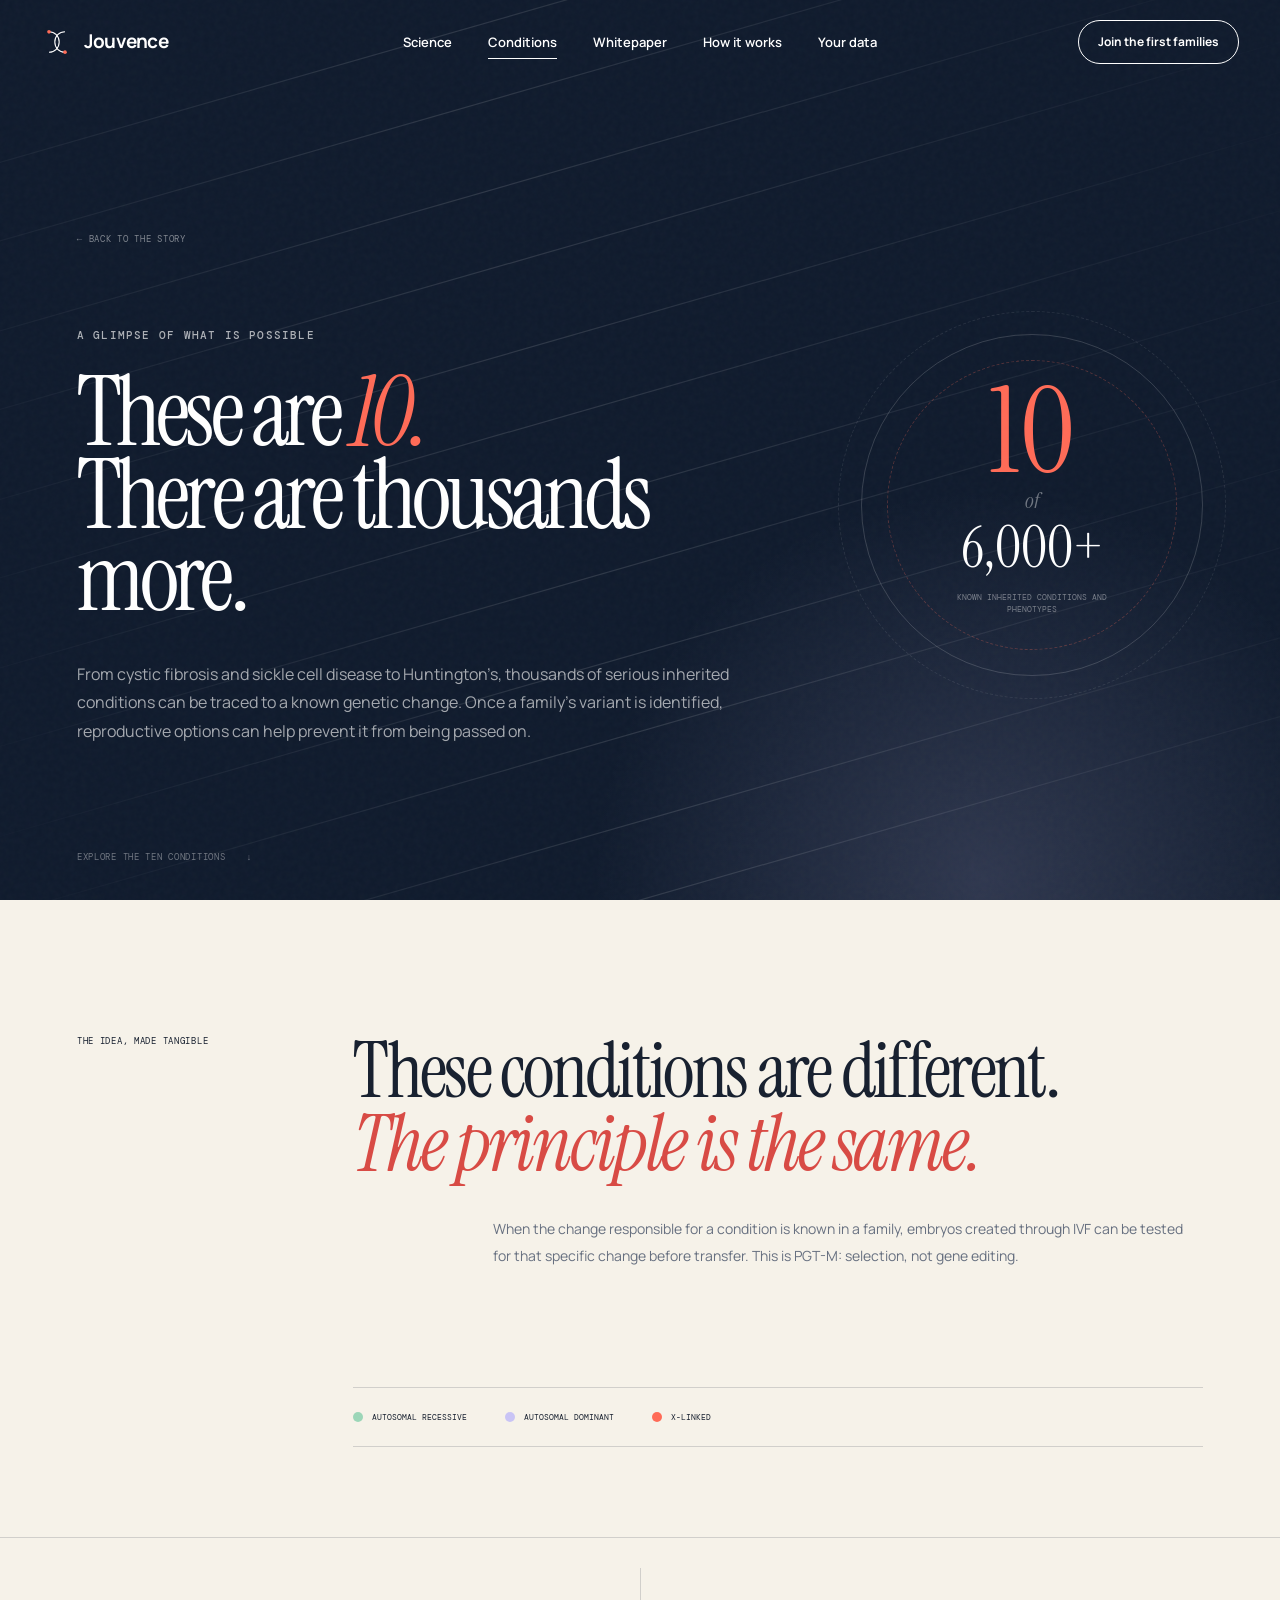
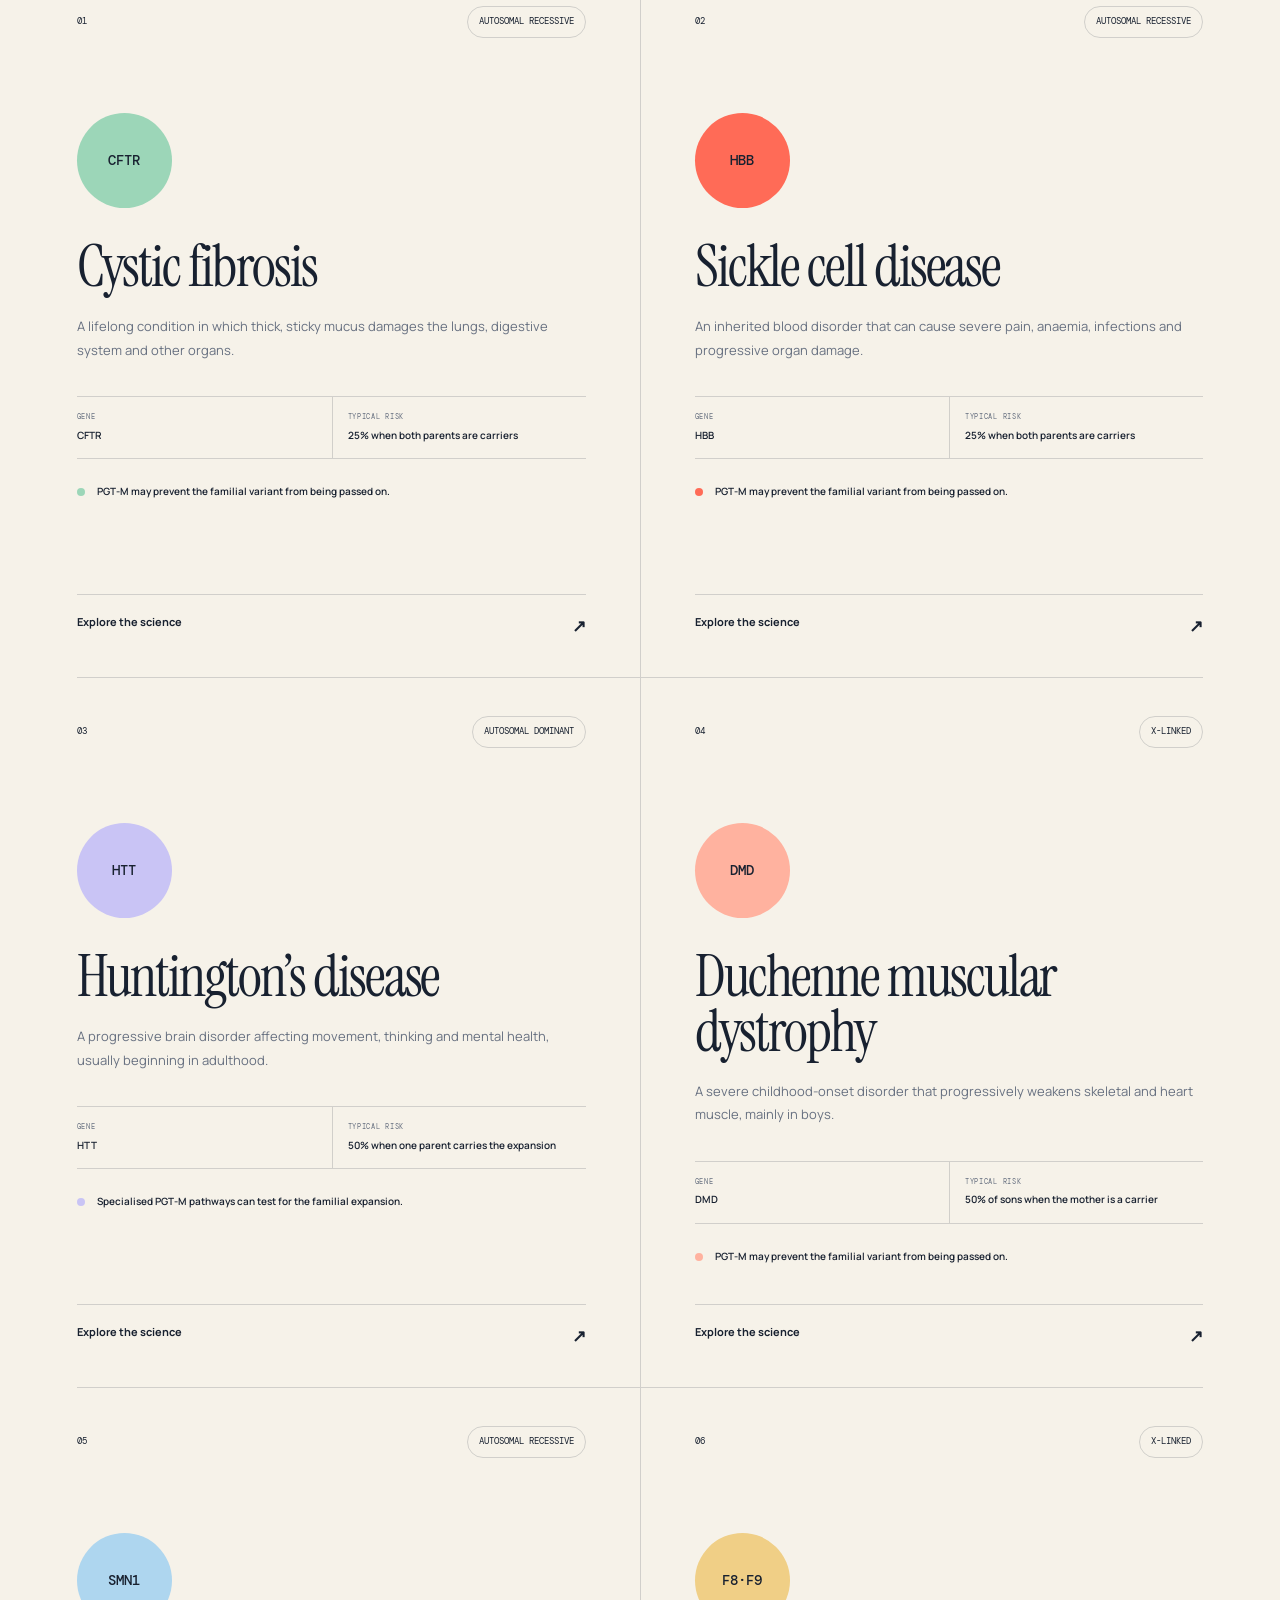
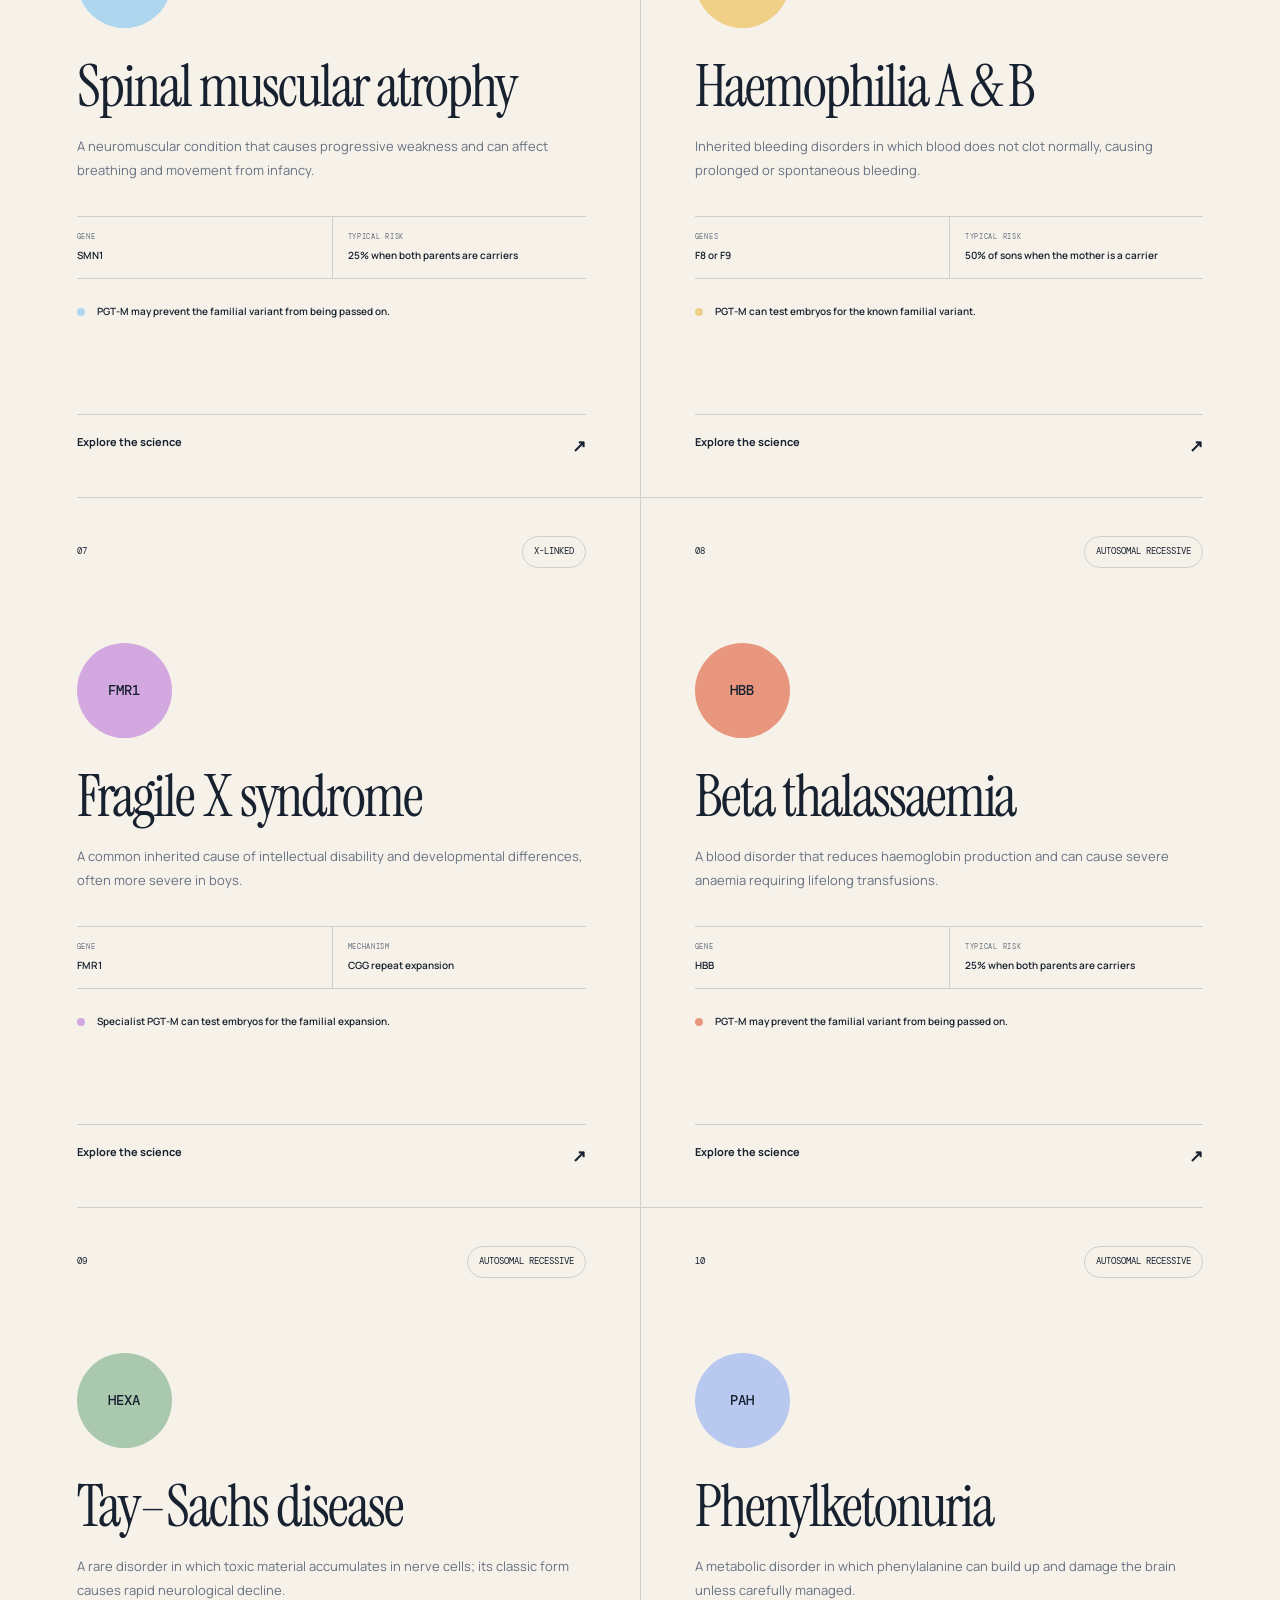
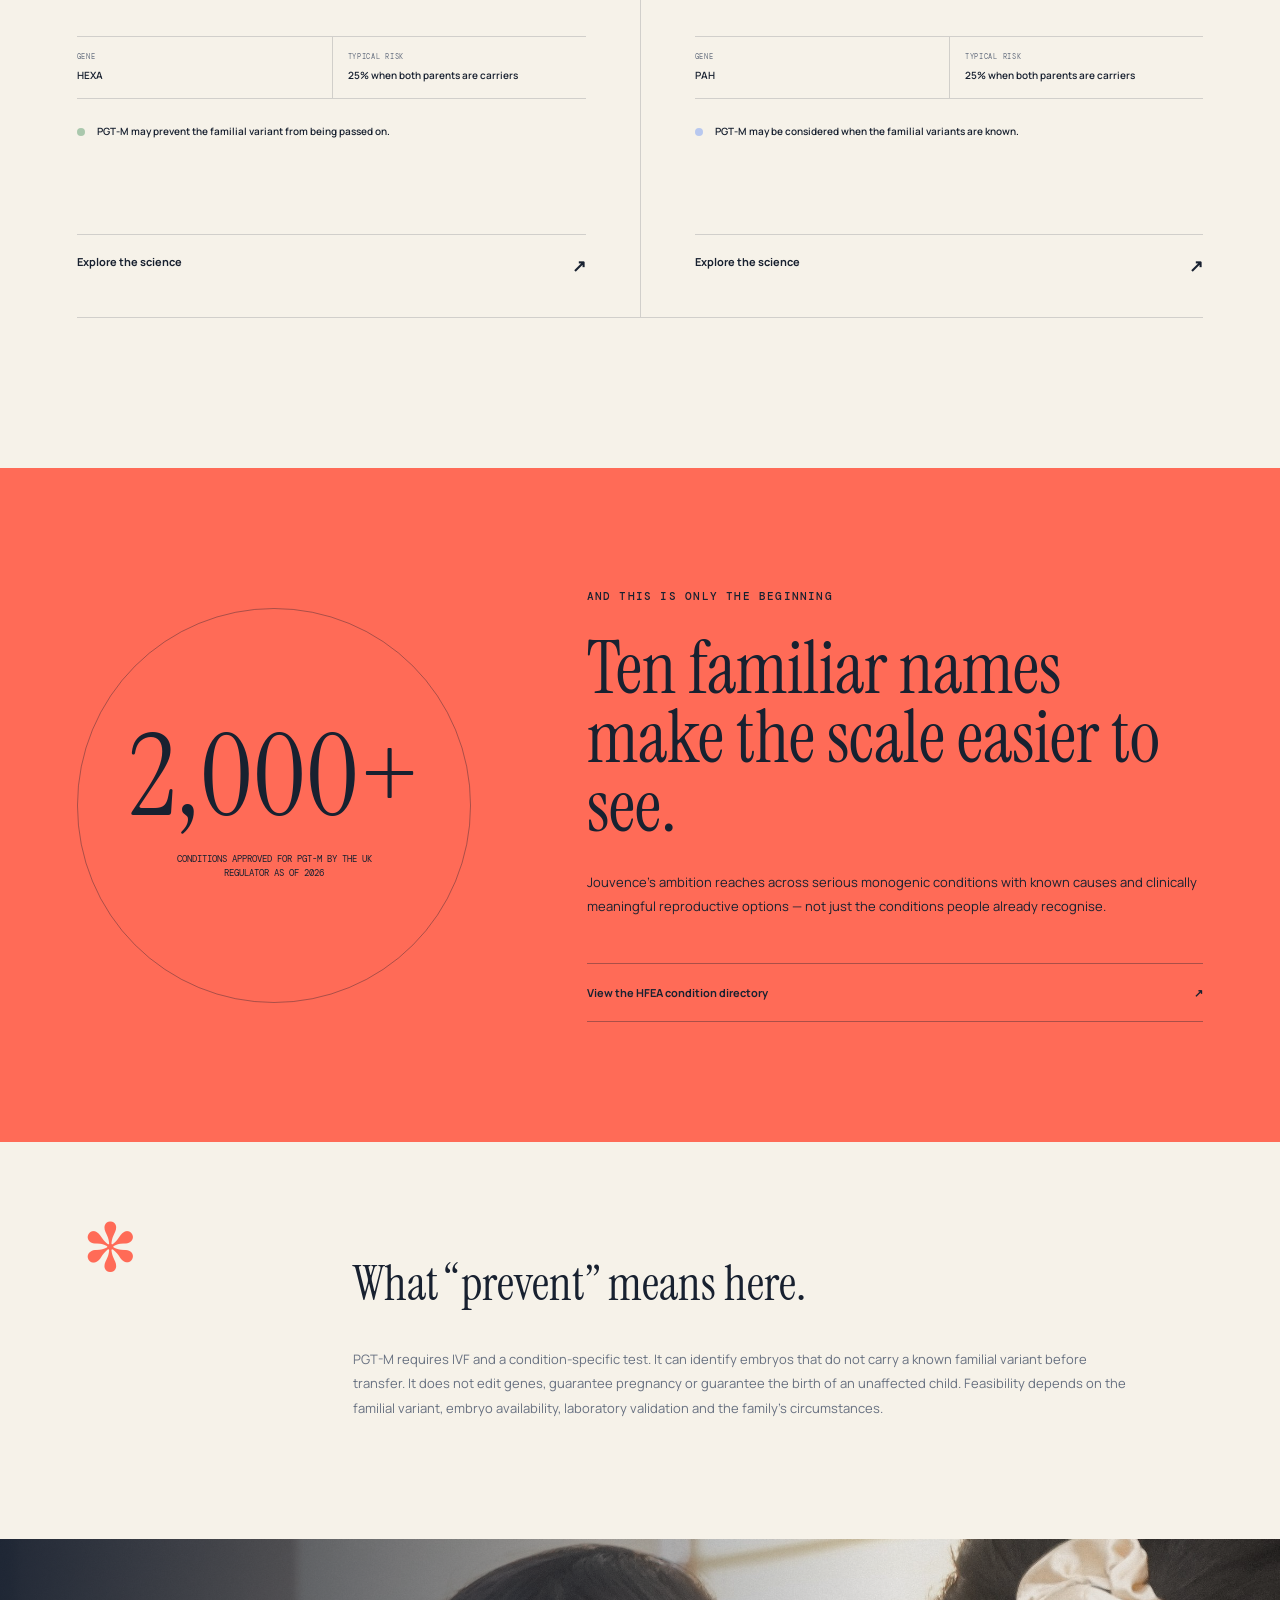
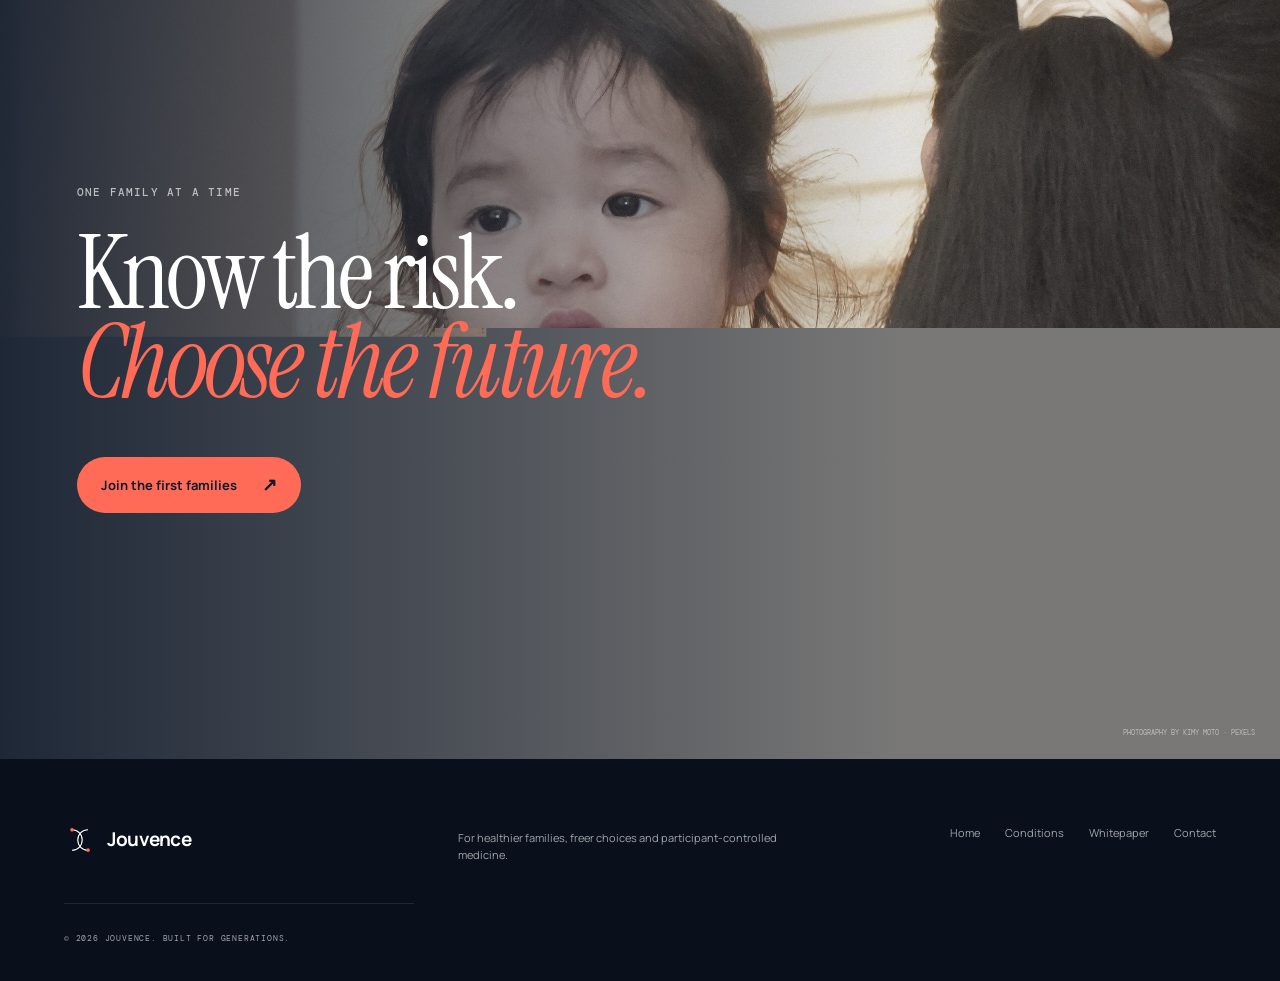
==== diseases.html @ 865bc257 "Link the Jouvence whitepaper" ====
<!doctype html>
<html lang="en">
  <head>
    <meta charset="UTF-8" />
    <meta name="viewport" content="width=device-width, initial-scale=1.0" />
    <meta
      name="description"
      content="Explore ten well-known inherited conditions whose transmission risk families may be able to reduce with genetic testing and reproductive options."
    />
    <title>10 of 6,000+ inherited conditions — Jouvence</title>
    <script>document.documentElement.classList.add("js");</script>
    <link rel="preconnect" href="https://fonts.googleapis.com" />
    <link rel="preconnect" href="https://fonts.gstatic.com" crossorigin />
    <link
      href="https://fonts.googleapis.com/css2?family=DM+Mono:wght@400;500&amp;family=Instrument+Serif:ital@0;1&amp;family=Manrope:wght@400;500;600;700&amp;display=swap"
      rel="stylesheet"
    />
    <link rel="stylesheet" href="styles.css" />
    <link rel="stylesheet" href="diseases.css" />
  </head>
  <body class="disease-page">
    <div class="page-grain" aria-hidden="true"></div>

    <header class="site-header conditions-header" data-header>
      <a class="brand" href="index.html" aria-label="Jouvence home">
        <svg viewBox="0 0 44 44" aria-hidden="true">
          <path d="M11 8c8 0 14 6 14 14s-6 14-14 14" />
          <path d="M33 8c-8 0-14 6-14 14s6 14 14 14" />
          <circle cx="11" cy="8" r="2.5" />
          <circle cx="33" cy="36" r="2.5" />
        </svg>
        <span>Jouvence</span>
      </a>
      <nav class="desktop-nav" aria-label="Main navigation">
        <a href="index.html#science">Science</a>
        <a class="nav-current" href="#conditions">Conditions</a>
        <a href="assets/whitepaper/jouvence-whitepaper.pdf" target="_blank" rel="noopener">Whitepaper</a>
        <a href="index.html#journey">How it works</a>
        <a href="index.html#control">Your data</a>
      </nav>
      <a class="header-cta" href="index.html#join">Join the first families</a>
      <button class="menu-button" type="button" aria-label="Open menu" aria-expanded="false" data-menu-button>
        <span></span><span></span>
      </button>
    </header>

    <nav class="mobile-nav" aria-label="Mobile navigation" aria-hidden="true" inert data-mobile-nav>
      <a href="index.html#science">Science</a>
      <a href="#conditions">Conditions</a>
      <a href="assets/whitepaper/jouvence-whitepaper.pdf" target="_blank" rel="noopener">Whitepaper</a>
      <a href="index.html#journey">How it works</a>
      <a href="index.html#control">Your data</a>
      <a href="index.html#join">Join the first families</a>
    </nav>

    <main id="conditions">
      <section class="conditions-hero section-dark">
        <div class="condition-strands" aria-hidden="true">
          <i></i><i></i><i></i><i></i><i></i><i></i><i></i><i></i><i></i><i></i><i></i><i></i>
        </div>
        <div class="conditions-hero-copy reveal">
          <a class="back-link" href="index.html#science">← Back to the story</a>
          <p class="eyebrow eyebrow-light">A glimpse of what is possible</p>
          <h1>These are <em>10.</em><br />There are thousands more.</h1>
          <p>
            From cystic fibrosis and sickle cell disease to Huntington’s, thousands of serious inherited
            conditions can be traced to a known genetic change. Once a family’s variant is identified,
            reproductive options can help prevent it from being passed on.
          </p>
        </div>
        <div class="conditions-number reveal reveal-delay">
          <span>10</span>
          <i>of</i>
          <strong>6,000+</strong>
          <small>known inherited conditions and phenotypes</small>
        </div>
        <a class="conditions-scroll" href="#directory">Explore the ten conditions <span>↓</span></a>
      </section>

      <section class="conditions-intro section-light">
        <div class="conditions-intro-label reveal">The idea, made tangible</div>
        <div class="conditions-intro-copy reveal">
          <h2>These conditions are different.<br /><em>The principle is the same.</em></h2>
          <p>
            When the change responsible for a condition is known in a family, embryos created through IVF
            can be tested for that specific change before transfer. This is PGT-M: selection, not gene editing.
          </p>
        </div>
        <div class="legend reveal" aria-label="Inheritance mode legend">
          <span><i class="legend-ar"></i> Autosomal recessive</span>
          <span><i class="legend-ad"></i> Autosomal dominant</span>
          <span><i class="legend-xl"></i> X-linked</span>
        </div>
      </section>

      <section class="disease-directory section-light" id="directory" aria-label="Ten inherited conditions">
        <article class="disease-card reveal" style="--accent:#9cd6b8">
          <div class="disease-card-top"><span>01</span><span class="inheritance-tag tag-ar">Autosomal recessive</span></div>
          <div class="gene-mark">CFTR</div>
          <h2>Cystic fibrosis</h2>
          <p>A lifelong condition in which thick, sticky mucus damages the lungs, digestive system and other organs.</p>
          <dl><div><dt>Gene</dt><dd>CFTR</dd></div><div><dt>Typical risk</dt><dd>25% when both parents are carriers</dd></div></dl>
          <div class="card-outcome"><i></i><span>PGT-M may prevent the familial variant from being passed on.</span></div>
          <a href="https://medlineplus.gov/genetics/condition/cystic-fibrosis/" target="_blank" rel="noreferrer">Explore the science <span>↗</span></a>
        </article>

        <article class="disease-card reveal reveal-delay-short" style="--accent:#ff6b57">
          <div class="disease-card-top"><span>02</span><span class="inheritance-tag tag-ar">Autosomal recessive</span></div>
          <div class="gene-mark">HBB</div>
          <h2>Sickle cell disease</h2>
          <p>An inherited blood disorder that can cause severe pain, anaemia, infections and progressive organ damage.</p>
          <dl><div><dt>Gene</dt><dd>HBB</dd></div><div><dt>Typical risk</dt><dd>25% when both parents are carriers</dd></div></dl>
          <div class="card-outcome"><i></i><span>PGT-M may prevent the familial variant from being passed on.</span></div>
          <a href="https://medlineplus.gov/genetics/condition/sickle-cell-disease/" target="_blank" rel="noreferrer">Explore the science <span>↗</span></a>
        </article>

        <article class="disease-card reveal" style="--accent:#c9c4f5">
          <div class="disease-card-top"><span>03</span><span class="inheritance-tag tag-ad">Autosomal dominant</span></div>
          <div class="gene-mark">HTT</div>
          <h2>Huntington’s disease</h2>
          <p>A progressive brain disorder affecting movement, thinking and mental health, usually beginning in adulthood.</p>
          <dl><div><dt>Gene</dt><dd>HTT</dd></div><div><dt>Typical risk</dt><dd>50% when one parent carries the expansion</dd></div></dl>
          <div class="card-outcome"><i></i><span>Specialised PGT-M pathways can test for the familial expansion.</span></div>
          <a href="https://medlineplus.gov/genetics/condition/huntingtons-disease/" target="_blank" rel="noreferrer">Explore the science <span>↗</span></a>
        </article>

        <article class="disease-card reveal reveal-delay-short" style="--accent:#ffb29f">
          <div class="disease-card-top"><span>04</span><span class="inheritance-tag tag-xl">X-linked</span></div>
          <div class="gene-mark">DMD</div>
          <h2>Duchenne muscular dystrophy</h2>
          <p>A severe childhood-onset disorder that progressively weakens skeletal and heart muscle, mainly in boys.</p>
          <dl><div><dt>Gene</dt><dd>DMD</dd></div><div><dt>Typical risk</dt><dd>50% of sons when the mother is a carrier</dd></div></dl>
          <div class="card-outcome"><i></i><span>PGT-M may prevent the familial variant from being passed on.</span></div>
          <a href="https://medlineplus.gov/genetics/condition/duchenne-and-becker-muscular-dystrophy/" target="_blank" rel="noreferrer">Explore the science <span>↗</span></a>
        </article>

        <article class="disease-card reveal" style="--accent:#aed6ef">
          <div class="disease-card-top"><span>05</span><span class="inheritance-tag tag-ar">Autosomal recessive</span></div>
          <div class="gene-mark">SMN1</div>
          <h2>Spinal muscular atrophy</h2>
          <p>A neuromuscular condition that causes progressive weakness and can affect breathing and movement from infancy.</p>
          <dl><div><dt>Gene</dt><dd>SMN1</dd></div><div><dt>Typical risk</dt><dd>25% when both parents are carriers</dd></div></dl>
          <div class="card-outcome"><i></i><span>PGT-M may prevent the familial variant from being passed on.</span></div>
          <a href="https://medlineplus.gov/genetics/condition/spinal-muscular-atrophy/" target="_blank" rel="noreferrer">Explore the science <span>↗</span></a>
        </article>

        <article class="disease-card reveal reveal-delay-short" style="--accent:#f0cf86">
          <div class="disease-card-top"><span>06</span><span class="inheritance-tag tag-xl">X-linked</span></div>
          <div class="gene-mark">F8·F9</div>
          <h2>Haemophilia A &amp; B</h2>
          <p>Inherited bleeding disorders in which blood does not clot normally, causing prolonged or spontaneous bleeding.</p>
          <dl><div><dt>Genes</dt><dd>F8 or F9</dd></div><div><dt>Typical risk</dt><dd>50% of sons when the mother is a carrier</dd></div></dl>
          <div class="card-outcome"><i></i><span>PGT-M can test embryos for the known familial variant.</span></div>
          <a href="https://medlineplus.gov/genetics/condition/hemophilia/" target="_blank" rel="noreferrer">Explore the science <span>↗</span></a>
        </article>

        <article class="disease-card reveal" style="--accent:#d3a8e0">
          <div class="disease-card-top"><span>07</span><span class="inheritance-tag tag-xl">X-linked</span></div>
          <div class="gene-mark">FMR1</div>
          <h2>Fragile X syndrome</h2>
          <p>A common inherited cause of intellectual disability and developmental differences, often more severe in boys.</p>
          <dl><div><dt>Gene</dt><dd>FMR1</dd></div><div><dt>Mechanism</dt><dd>CGG repeat expansion</dd></div></dl>
          <div class="card-outcome"><i></i><span>Specialist PGT-M can test embryos for the familial expansion.</span></div>
          <a href="https://medlineplus.gov/genetics/condition/fragile-x-syndrome/" target="_blank" rel="noreferrer">Explore the science <span>↗</span></a>
        </article>

        <article class="disease-card reveal reveal-delay-short" style="--accent:#e8977e">
          <div class="disease-card-top"><span>08</span><span class="inheritance-tag tag-ar">Autosomal recessive</span></div>
          <div class="gene-mark">HBB</div>
          <h2>Beta thalassaemia</h2>
          <p>A blood disorder that reduces haemoglobin production and can cause severe anaemia requiring lifelong transfusions.</p>
          <dl><div><dt>Gene</dt><dd>HBB</dd></div><div><dt>Typical risk</dt><dd>25% when both parents are carriers</dd></div></dl>
          <div class="card-outcome"><i></i><span>PGT-M may prevent the familial variant from being passed on.</span></div>
          <a href="https://medlineplus.gov/genetics/condition/beta-thalassemia/" target="_blank" rel="noreferrer">Explore the science <span>↗</span></a>
        </article>

        <article class="disease-card reveal" style="--accent:#aac8ad">
          <div class="disease-card-top"><span>09</span><span class="inheritance-tag tag-ar">Autosomal recessive</span></div>
          <div class="gene-mark">HEXA</div>
          <h2>Tay–Sachs disease</h2>
          <p>A rare disorder in which toxic material accumulates in nerve cells; its classic form causes rapid neurological decline.</p>
          <dl><div><dt>Gene</dt><dd>HEXA</dd></div><div><dt>Typical risk</dt><dd>25% when both parents are carriers</dd></div></dl>
          <div class="card-outcome"><i></i><span>PGT-M may prevent the familial variant from being passed on.</span></div>
          <a href="https://medlineplus.gov/genetics/condition/tay-sachs-disease/" target="_blank" rel="noreferrer">Explore the science <span>↗</span></a>
        </article>

        <article class="disease-card reveal reveal-delay-short" style="--accent:#b8c8ef">
          <div class="disease-card-top"><span>10</span><span class="inheritance-tag tag-ar">Autosomal recessive</span></div>
          <div class="gene-mark">PAH</div>
          <h2>Phenylketonuria</h2>
          <p>A metabolic disorder in which phenylalanine can build up and damage the brain unless carefully managed.</p>
          <dl><div><dt>Gene</dt><dd>PAH</dd></div><div><dt>Typical risk</dt><dd>25% when both parents are carriers</dd></div></dl>
          <div class="card-outcome"><i></i><span>PGT-M may be considered when the familial variants are known.</span></div>
          <a href="https://medlineplus.gov/genetics/condition/phenylketonuria/" target="_blank" rel="noreferrer">Explore the science <span>↗</span></a>
        </article>
      </section>

      <section class="conditions-perspective section-coral">
        <div class="perspective-number reveal"><strong>2,000+</strong><span>conditions approved for PGT-M by the UK regulator as of 2026</span></div>
        <div class="perspective-copy reveal">
          <p class="eyebrow">And this is only the beginning</p>
          <h2>Ten familiar names make the scale easier to see.</h2>
          <p>
            Jouvence’s ambition reaches across serious monogenic conditions with known causes and clinically
            meaningful reproductive options — not just the conditions people already recognise.
          </p>
          <a href="https://www.hfea.gov.uk/treatments/embryo-testing-and-treatments-for-disease/approved-pgt-m-and-ptt-conditions" target="_blank" rel="noreferrer">View the HFEA condition directory <span>↗</span></a>
        </div>
      </section>

      <section class="conditions-note section-light">
        <div class="note-symbol" aria-hidden="true">*</div>
        <div>
          <h2>What “prevent” means here.</h2>
          <p>
            PGT-M requires IVF and a condition-specific test. It can identify embryos that do not carry a
            known familial variant before transfer. It does not edit genes, guarantee pregnancy or guarantee
            the birth of an unaffected child. Feasibility depends on the familial variant, embryo availability,
            laboratory validation and the family’s circumstances.
          </p>
        </div>
      </section>

      <section class="conditions-closing">
        <img src="assets/photos/parent-child-closing.jpg" alt="A parent holding a young child in soft light at home." width="2400" height="3600" loading="lazy" decoding="async" />
        <div class="conditions-closing-overlay"></div>
        <div class="conditions-closing-copy reveal">
          <p class="eyebrow eyebrow-light">One family at a time</p>
          <h2>Know the risk.<br /><em>Choose the future.</em></h2>
          <a class="button button-primary" href="index.html#join">Join the first families <span>↗</span></a>
        </div>
        <small>Photography by Kimy Moto · Pexels</small>
      </section>
    </main>

    <footer class="site-footer">
      <a class="brand footer-brand" href="index.html">
        <svg viewBox="0 0 44 44" aria-hidden="true"><path d="M11 8c8 0 14 6 14 14s-6 14-14 14" /><path d="M33 8c-8 0-14 6-14 14s6 14 14 14" /><circle cx="11" cy="8" r="2.5" /><circle cx="33" cy="36" r="2.5" /></svg>
        <span>Jouvence</span>
      </a>
      <p>For healthier families, freer choices and participant-controlled medicine.</p>
      <div class="footer-links"><a href="index.html">Home</a><a href="#conditions">Conditions</a><a href="assets/whitepaper/jouvence-whitepaper.pdf" target="_blank" rel="noopener">Whitepaper</a><a href="mailto:jkobject@gmail.com">Contact</a></div>
      <p class="copyright">© <span data-year></span> Jouvence. Built for generations.</p>
    </footer>
    <script src="script.js"></script>
  </body>
</html>
---- styles.css ----
:root {
  --midnight: #101b2d;
  --midnight-soft: #18263a;
  --ivory: #f6f2e9;
  --paper: #fffdf8;
  --coral: #ff6b57;
  --coral-deep: #d84b45;
  --green: #9cd6b8;
  --green-deep: #346f61;
  --lilac: #c9c4f5;
  --ink: #182130;
  --muted: #677080;
  --line: rgba(16, 27, 45, 0.16);
  --serif: "Instrument Serif", Georgia, serif;
  --sans: "Manrope", Arial, sans-serif;
  --mono: "DM Mono", monospace;
}

* { box-sizing: border-box; }
html { scroll-behavior: smooth; }
body {
  margin: 0;
  background: var(--ivory);
  color: var(--ink);
  font-family: var(--sans);
  font-size: 16px;
  line-height: 1.55;
  overflow-x: hidden;
}
a { color: inherit; text-decoration: none; }
button { font: inherit; }
a:focus-visible, button:focus-visible { outline: 3px solid var(--coral); outline-offset: 4px; }
.page-grain {
  position: fixed;
  inset: 0;
  z-index: 99;
  opacity: 0.035;
  pointer-events: none;
  background-image: url("data:image/svg+xml,%3Csvg viewBox='0 0 180 180' xmlns='http://www.w3.org/2000/svg'%3E%3Cfilter id='n'%3E%3CfeTurbulence type='fractalNoise' baseFrequency='.9' numOctaves='4' stitchTiles='stitch'/%3E%3C/filter%3E%3Crect width='100%25' height='100%25' filter='url(%23n)' opacity='.8'/%3E%3C/svg%3E");
}

.site-header {
  position: fixed;
  top: 0;
  left: 0;
  right: 0;
  z-index: 50;
  height: 84px;
  display: grid;
  grid-template-columns: 1fr auto 1fr;
  align-items: center;
  padding: 0 3.2vw;
  color: #fff;
  transition: background 0.35s, color 0.35s, height 0.35s, box-shadow 0.35s;
}
.site-header.is-scrolled {
  height: 70px;
  color: var(--ink);
  background: rgba(246, 242, 233, 0.9);
  box-shadow: 0 1px 0 rgba(16, 27, 45, 0.08);
  backdrop-filter: blur(18px);
}
.site-header.menu-open { color: var(--ink); background: var(--ivory); }
.brand { display: inline-flex; align-items: center; gap: 11px; width: max-content; font-weight: 700; font-size: 19px; letter-spacing: -0.04em; }
.brand svg { width: 32px; height: 32px; fill: none; stroke: currentColor; stroke-width: 1.5; }
.brand svg circle { fill: var(--coral); stroke: none; }
.desktop-nav { display: flex; gap: 36px; font-size: 13px; font-weight: 600; }
.desktop-nav a { position: relative; }
.desktop-nav a::after { content: ""; position: absolute; left: 0; right: 100%; bottom: -7px; height: 1px; background: currentColor; transition: right 0.25s; }
.desktop-nav a:hover::after { right: 0; }
.header-cta { justify-self: end; padding: 12px 19px; border: 1px solid currentColor; border-radius: 999px; font-size: 12px; font-weight: 700; transition: background .25s, color .25s; }
.header-cta:hover { background: var(--coral); border-color: var(--coral); color: #fff; }
.menu-button, .mobile-nav { display: none; }

.section-dark { background: var(--midnight); color: white; }
.section-light { background: var(--ivory); }
.section-coral { background: var(--coral); }
.section-lilac { background: var(--lilac); }
.section-green { background: var(--green); }
.eyebrow { margin: 0 0 28px; font-family: var(--mono); font-size: 11px; text-transform: uppercase; letter-spacing: .11em; font-weight: 500; }
.eyebrow-light { color: rgba(255,255,255,.66); }
.eyebrow-dot { display: inline-block; width: 7px; height: 7px; margin-right: 10px; border-radius: 50%; background: var(--coral); box-shadow: 0 0 0 5px rgba(255,107,87,.15); }
.button { display: inline-flex; justify-content: center; align-items: center; gap: 25px; min-height: 56px; padding: 0 24px; border-radius: 999px; font-size: 13px; font-weight: 700; transition: transform .25s, background .25s; }
.button:hover { transform: translateY(-2px); }
.button-primary { color: var(--midnight); background: var(--coral); }
.button-primary:hover { background: #ff836f; }
.button span { font-size: 18px; }
.text-link { display: inline-flex; gap: 24px; align-items: center; font-size: 13px; font-weight: 600; }
.text-link span { font-size: 18px; transition: transform .25s; }
.text-link:hover span { transform: translateY(4px); }
.text-link-light { color: rgba(255,255,255,.74); }

.hero { position: relative; min-height: 920px; height: 100svh; padding: 150px 5vw 68px; display: grid; grid-template-columns: minmax(460px, .96fr) minmax(510px, 1.04fr); align-items: center; overflow: hidden; }
.hero::after { content: ""; position: absolute; inset: 0; background: linear-gradient(90deg, rgba(16,27,45,.18), transparent 48%); pointer-events: none; }
.hero-copy { position: relative; z-index: 4; max-width: 760px; }
.hero h1 { margin: 0; font-family: var(--serif); font-size: clamp(64px, 6.25vw, 112px); line-height: .88; letter-spacing: -.052em; font-weight: 400; }
.hero h1 em { margin-inline: .045em; color: var(--coral); font-weight: 400; }
.hero-intro { max-width: 600px; margin: 34px 0 36px; color: rgba(255,255,255,.68); font-size: clamp(17px, 1.25vw, 21px); line-height: 1.6; }
.hero-actions { display: flex; align-items: center; gap: 38px; }
.hero-glow { position: absolute; border-radius: 50%; filter: blur(2px); opacity: .5; }
.hero-glow-one { width: 760px; height: 760px; right: -230px; top: 70px; background: radial-gradient(circle, rgba(156,214,184,.14), transparent 68%); }
.hero-glow-two { width: 480px; height: 480px; left: 28%; bottom: -270px; background: radial-gradient(circle, rgba(201,196,245,.12), transparent 70%); }
.genome-stage { position: relative; z-index: 3; justify-self: center; width: min(100%, 720px); aspect-ratio: 1; }
.genome-orbit { width: 100%; height: 100%; overflow: visible; }
.orbit-lines { stroke: rgba(255,255,255,.095); stroke-width: 1; stroke-dasharray: 3 9; }
.sequence { fill: none; stroke: rgba(255,255,255,.42); stroke-width: 1.8; }
.sequence-rungs { stroke: rgba(255,255,255,.28); }
.genome-nodes .node { fill: white; opacity: .75; }
.genome-nodes .node-green { fill: var(--green); }
.genome-nodes .node-coral { fill: var(--coral); }
.genome-nodes .node-lilac { fill: var(--lilac); }
.parent-orb { filter: drop-shadow(0 15px 20px rgba(0,0,0,.22)); }
.center-signal { fill: none; stroke: var(--coral); stroke-width: 1.2; }
.center-signal circle:first-child { stroke-dasharray: 4 7; animation: spin 18s linear infinite; transform-origin: center; }
.center-signal circle:nth-child(2) { fill: var(--coral); stroke: none; opacity: .9; animation: signal 2.8s ease-in-out infinite; transform-origin: center; }
.center-signal path { stroke: rgba(255,107,87,.35); }
.pulse { animation: pulse 2.8s ease-in-out infinite; transform-origin: 357px 395px; }
.parent-orb-one { animation: floatOne 7s ease-in-out infinite; }
.parent-orb-two { animation: floatTwo 8s ease-in-out infinite; }
.genome-label { position: absolute; z-index: 2; padding: 8px 12px; color: rgba(255,255,255,.62); border: 1px solid rgba(255,255,255,.12); background: rgba(255,255,255,.04); border-radius: 99px; font-family: var(--mono); font-size: 9px; letter-spacing: .08em; text-transform: uppercase; backdrop-filter: blur(8px); }
.label-one { left: 2%; top: 45%; }
.label-two { right: 1%; top: 43%; }
.label-match { right: 10%; bottom: 17%; color: white; }
.label-match span { display: inline-block; width: 6px; height: 6px; margin-right: 6px; background: var(--coral); border-radius: 50%; }
.genome-caption { position: absolute; left: 50%; bottom: 6%; transform: translateX(-50%); margin: 0; color: rgba(255,255,255,.45); font-family: var(--serif); font-size: 20px; font-style: italic; white-space: nowrap; }
.hero-footnote { position: absolute; z-index: 4; left: 5vw; right: 5vw; bottom: 28px; display: flex; justify-content: space-between; color: rgba(255,255,255,.38); font-family: var(--mono); font-size: 9px; text-transform: uppercase; letter-spacing: .1em; }

.manifesto { padding: 140px 6vw 155px; display: grid; grid-template-columns: .45fr 2.1fr 1fr; gap: 6vw; }
.manifesto-index { font-family: var(--mono); font-size: 10px; text-transform: uppercase; letter-spacing: .1em; }
.manifesto-copy p { margin: 0 0 45px; font-family: var(--serif); font-size: clamp(43px, 4.5vw, 78px); line-height: 1.02; letter-spacing: -.035em; }
.manifesto-copy .manifesto-emphasis { color: var(--coral-deep); }
.manifesto-copy em { font-weight: 400; }
.manifesto-aside { align-self: end; padding-bottom: 12px; }
.manifesto-aside > p:first-child { font-size: 14px; line-height: 1.8; }
.small-note { margin-top: 30px; padding-top: 18px; border-top: 1px solid var(--line); color: var(--muted); font-family: var(--mono); font-size: 10px; line-height: 1.6; }

.editorial-break { position: relative; height: min(76vw, 850px); min-height: 560px; margin: 0; overflow: hidden; background: var(--midnight); }
.editorial-break::after { content: ""; position: absolute; inset: 0; background: linear-gradient(90deg, rgba(16,27,45,.72), rgba(16,27,45,.03) 62%), linear-gradient(0deg, rgba(16,27,45,.42), transparent 50%); }
.editorial-break img { width: 100%; height: 100%; object-fit: cover; object-position: center 54%; filter: saturate(.8) sepia(.08); }
.editorial-break figcaption { position: absolute; z-index: 2; left: 6vw; right: 6vw; bottom: 6vw; display: flex; flex-direction: column; color: white; }
.editorial-break figcaption span { margin-bottom: 13px; font-family: var(--mono); font-size: 9px; text-transform: uppercase; letter-spacing: .1em; }
.editorial-break figcaption strong { max-width: 760px; font-family: var(--serif); font-size: clamp(58px, 7vw, 112px); line-height: .9; font-weight: 400; letter-spacing: -.04em; }
.editorial-break figcaption small { position: absolute; right: 0; bottom: 0; color: rgba(255,255,255,.55); font-family: var(--mono); font-size: 8px; text-transform: uppercase; }

.science { padding: 135px 5vw 70px; }
.section-heading { max-width: 1150px; margin-bottom: 75px; }
.section-heading h2 { margin: 0; font-family: var(--serif); font-size: clamp(50px, 6vw, 96px); font-weight: 400; line-height: .98; letter-spacing: -.04em; }
.section-heading h2 span { color: var(--ivory); font-style: italic; }
.inheritance-grid { display: grid; grid-template-columns: repeat(3, 1fr); border-top: 1px solid rgba(16,27,45,.35); border-bottom: 1px solid rgba(16,27,45,.35); }
.inheritance-card { min-height: 590px; padding: 27px 32px 32px; display: flex; flex-direction: column; border-right: 1px solid rgba(16,27,45,.35); }
.inheritance-card:last-child { border-right: 0; }
.card-number { font-family: var(--mono); font-size: 10px; }
.inheritance-card h3 { margin: 62px 0 14px; font-family: var(--serif); font-weight: 400; font-size: 39px; line-height: 1; }
.inheritance-card > p { min-height: 80px; max-width: 400px; font-size: 13px; line-height: 1.7; }
.inheritance-visual { position: relative; height: 180px; margin: 18px 0 24px; }
.parent { position: absolute; top: 4px; left: 50%; transform: translateX(-50%); display: flex; gap: 65px; }
.parent i, .children span { display: block; width: 30px; height: 30px; border: 1px solid var(--midnight); border-radius: 50%; }
.parent i:last-child { border-radius: 2px; }
.pair-a i:first-child { background: conic-gradient(var(--midnight) 0 50%, transparent 50%); }
.pair-a i:last-child { background: linear-gradient(90deg, var(--midnight) 50%, transparent 50%); }
.pair-b i:first-child { background: var(--midnight); }
.pair-c i:first-child { background: conic-gradient(var(--midnight) 0 50%, transparent 50%); }
.cross-line { position: absolute; top: 40px; left: 50%; width: 1px; height: 50px; background: var(--midnight); }
.cross-line::before { content: ""; position: absolute; left: -34px; top: 0; width: 68px; height: 1px; background: var(--midnight); }
.cross-line::after { content: ""; position: absolute; left: -106px; bottom: 0; width: 212px; height: 1px; background: var(--midnight); }
.children { position: absolute; left: 50%; top: 89px; transform: translateX(-50%); display: flex; gap: 30px; }
.children span { position: relative; }
.children span::before { content: ""; position: absolute; left: 50%; bottom: 100%; width: 1px; height: 23px; background: var(--midnight); }
.children .square { border-radius: 2px; }
.children .carrier { background: conic-gradient(var(--midnight) 0 50%, transparent 50%); }
.children .risk { background: var(--midnight); }
.card-stat { margin-top: auto; display: grid; grid-template-columns: auto 1fr; gap: 18px; align-items: end; }
.card-stat strong { font-family: var(--serif); font-size: 52px; font-weight: 400; line-height: .8; }
.card-stat span { max-width: 250px; font-family: var(--mono); font-size: 9px; line-height: 1.5; text-transform: uppercase; }
.science-note { margin: 28px 0 0 auto; max-width: 520px; font-family: var(--mono); font-size: 9px; text-transform: uppercase; letter-spacing: .06em; }
.disease-page-link { margin-top: 60px; padding: 26px 0; display: flex; justify-content: space-between; align-items: center; border-top: 1px solid rgba(16,27,45,.36); border-bottom: 1px solid rgba(16,27,45,.36); transition: padding .25s; }
.disease-page-link:hover { padding-left: 14px; padding-right: 14px; }
.disease-page-link span { font-size: 13px; font-weight: 700; }
.disease-page-link strong { display: flex; align-items: center; gap: 30px; font-family: var(--serif); font-size: 32px; font-weight: 400; }
.disease-page-link i { font-family: var(--sans); font-size: 18px; font-style: normal; }

.journey { padding: 145px 6vw 170px; }
.split-heading { max-width: none; display: grid; grid-template-columns: 1.25fr .55fr; gap: 10vw; align-items: end; }
.split-heading h2 { font-size: clamp(55px, 6vw, 96px); }
.split-heading h2 em { color: var(--coral-deep); font-weight: 400; }
.split-heading > p { max-width: 510px; color: var(--muted); font-size: 15px; line-height: 1.8; }
.journey-track { position: relative; display: grid; grid-template-columns: repeat(4, 1fr); gap: 2.8vw; }
.journey-track::before { content: ""; position: absolute; top: 35px; left: 36px; right: 12%; height: 1px; background: var(--line); }
.journey-step { position: relative; }
.step-orb { position: relative; z-index: 1; width: 72px; height: 72px; display: grid; place-items: center; border: 1px solid var(--line); border-radius: 50%; background: var(--ivory); font-family: var(--mono); font-size: 10px; transition: background .3s, color .3s, transform .3s; }
.journey-step:hover .step-orb { background: var(--coral); transform: scale(1.08); }
.step-copy { padding: 40px 10px 0 0; }
.step-copy h3 { margin: 0 0 16px; font-family: var(--serif); font-size: 37px; font-weight: 400; }
.step-copy p { margin: 0; max-width: 260px; color: var(--muted); font-size: 12px; line-height: 1.8; }

.lifelong { position: relative; padding: 140px 6vw 100px; display: grid; grid-template-columns: .82fr 1.25fr; gap: 5vw; overflow: hidden; }
.lifelong-intro { max-width: 570px; }
.lifelong-intro h2 { margin: 0 0 34px; font-family: var(--serif); font-size: clamp(55px, 5.8vw, 92px); line-height: .95; font-weight: 400; letter-spacing: -.04em; }
.lifelong-intro > p:last-child { max-width: 500px; font-size: 14px; line-height: 1.9; }
.lifelong-map { position: relative; min-height: 610px; }
.lifelong-map > svg { position: absolute; inset: 0; width: 100%; height: 100%; fill: none; stroke: rgba(16,27,45,.3); stroke-width: 1; stroke-dasharray: 4 7; }
.map-center { position: absolute; z-index: 2; left: 50%; top: 50%; transform: translate(-50%,-50%); width: 160px; height: 160px; display: grid; place-items: center; border-radius: 50%; background: var(--midnight); color: white; text-align: center; }
.map-center strong { font-family: var(--serif); font-size: 27px; font-weight: 400; line-height: .9; }
.mini-helix { position: absolute; inset: 28px; opacity: .18; }
.mini-helix span { position: absolute; left: 50%; width: 38px; height: 1px; background: white; transform-origin: left; }
.mini-helix span:nth-child(1) { top: 16px; transform: rotate(32deg); }.mini-helix span:nth-child(2) { top: 40px; transform: rotate(-32deg); }.mini-helix span:nth-child(3) { bottom: 40px; transform: rotate(32deg); }.mini-helix span:nth-child(4) { bottom: 16px; transform: rotate(-32deg); }
.map-item { position: absolute; z-index: 2; width: 200px; }
.map-item span { font-family: var(--mono); font-size: 9px; }
.map-item h3 { margin: 8px 0 5px; font-family: var(--serif); font-size: 26px; font-weight: 400; }
.map-item p { margin: 0; font-size: 11px; }
.map-item-one { left: 0; top: 40px; }.map-item-two { right: 0; top: 40px; }.map-item-three { left: 0; bottom: 55px; }.map-item-four { right: 0; bottom: 55px; }
.lifelong-tagline { grid-column: 1/-1; margin: 40px 0 0; border-top: 1px solid rgba(16,27,45,.25); padding-top: 35px; font-family: var(--serif); font-size: clamp(45px, 5vw, 76px); }
.lifelong-tagline em { color: var(--coral-deep); }
.life-photo-grid { grid-column: 1/-1; display: grid; grid-template-columns: .9fr 1.1fr; gap: 18px; margin-top: 70px; }
.life-photo-grid figure { position: relative; height: 420px; margin: 0; overflow: hidden; background: var(--midnight); }
.life-photo-grid figure:nth-child(2) { margin-top: 85px; }
.life-photo-grid img { width: 100%; height: 100%; object-fit: cover; filter: saturate(.72) sepia(.1); transition: transform .8s; }
.life-photo-grid figure:hover img { transform: scale(1.025); }
.life-photo-grid figcaption { position: absolute; left: 20px; bottom: 18px; padding: 8px 11px; background: rgba(16,27,45,.76); color: white; font-family: var(--mono); font-size: 8px; text-transform: uppercase; letter-spacing: .08em; backdrop-filter: blur(8px); }

.control { padding: 145px 6vw; }
.control-heading { max-width: 1070px; margin-bottom: 80px; }
.control-heading h2 { margin: 0 0 28px; font-family: var(--serif); font-size: clamp(55px, 6.6vw, 104px); font-weight: 400; line-height: .92; letter-spacing: -.04em; }
.control-heading > p:last-child { max-width: 650px; color: rgba(255,255,255,.6); }
.control-dashboard { max-width: 1120px; margin: 0 auto; border: 1px solid rgba(255,255,255,.13); border-radius: 18px; background: #f7f8fa; color: var(--ink); overflow: hidden; box-shadow: 0 40px 100px rgba(0,0,0,.3); }
.dashboard-topbar { height: 68px; padding: 0 25px; display: flex; justify-content: space-between; align-items: center; border-bottom: 1px solid #e1e5e9; background: white; }
.dashboard-brand { font-size: 13px; font-weight: 700; }.dashboard-brand span { display: inline-block; width: 9px; height: 9px; margin-right: 8px; background: var(--coral); border-radius: 50%; }
.dashboard-profile { width: 34px; height: 34px; display: grid; place-items: center; background: var(--midnight); color: white; border-radius: 50%; font-family: var(--mono); font-size: 9px; }
.dashboard-body { display: grid; grid-template-columns: 210px 1fr; min-height: 590px; }
.dashboard-sidebar { padding: 28px 18px; border-right: 1px solid #e1e5e9; background: white; }
.dashboard-sidebar > span { display: flex; gap: 13px; align-items: center; margin-bottom: 7px; padding: 11px 13px; border-radius: 7px; color: #7b8390; font-size: 11px; }
.dashboard-sidebar > span.active { background: var(--ivory); color: var(--ink); font-weight: 700; }
.permissions { padding: 52px clamp(30px, 6vw, 90px); }
.permissions-heading small { color: var(--green-deep); font-size: 10px; font-weight: 700; }.status-dot { display: inline-block; width: 6px; height: 6px; margin-right: 7px; background: var(--green); border-radius: 50%; }
.permissions-heading h3 { margin: 17px 0 5px; font-family: var(--serif); font-size: 44px; font-weight: 400; }
.permissions-heading p { margin: 0 0 32px; max-width: 550px; color: #7b8390; font-size: 11px; }
.permission-row { display: grid; grid-template-columns: 43px 1fr auto; gap: 16px; align-items: center; padding: 19px 0; border-top: 1px solid #e1e5e9; }
.permission-icon { width: 39px; height: 39px; display: grid; place-items: center; border-radius: 10px; font-weight: 700; }.permission-icon.green { background: #dff3e9; }.permission-icon.lilac { background: #e9e7fc; }.permission-icon.coral { background: #ffe2dd; }.permission-icon.blue { background: #dfe9f6; }
.permission-row > div:nth-child(2) { display: flex; flex-direction: column; }.permission-row strong { font-size: 12px; }.permission-row span { color: #8a919b; font-size: 9px; }
.toggle { position: relative; width: 43px; height: 24px; padding: 0; border: 0; border-radius: 999px; background: #d3d8de; cursor: pointer; transition: background .25s; }
.toggle span { position: absolute; top: 3px; left: 3px; width: 18px; height: 18px; border-radius: 50%; background: white; box-shadow: 0 1px 4px rgba(0,0,0,.2); transition: transform .25s; }
.toggle.is-on { background: var(--green-deep); }.toggle.is-on span { transform: translateX(19px); }
.control-promises { margin-top: 110px; display: grid; grid-template-columns: repeat(4,1fr); border-top: 1px solid rgba(255,255,255,.16); }
.control-promises article { min-height: 250px; padding: 25px 25px 10px 0; border-right: 1px solid rgba(255,255,255,.16); }
.control-promises article:not(:first-child) { padding-left: 25px; }
.control-promises article:last-child { border-right: 0; }
.control-promises span { color: var(--coral); font-family: var(--mono); font-size: 9px; }
.control-promises h3 { margin: 70px 0 12px; font-family: var(--serif); font-size: 30px; font-weight: 400; }
.control-promises p { color: rgba(255,255,255,.5); font-size: 11px; }

.choice { padding: 135px 6vw; display: grid; grid-template-columns: .9fr 1.3fr; gap: 8vw; }
.choice-copy h2 { margin: 0; font-family: var(--serif); font-size: clamp(66px, 7vw, 108px); line-height: .86; font-weight: 400; letter-spacing: -.04em; }
.choice-copy h2 em { color: var(--coral-deep); }
.choice-photo { position: relative; width: min(100%, 470px); height: 520px; margin: 70px 0 0; overflow: hidden; }
.choice-photo img { width: 100%; height: 100%; object-fit: cover; object-position: center 42%; filter: saturate(.72) sepia(.08); }
.choice-photo::after { content: ""; position: absolute; inset: 0; background: linear-gradient(0deg, rgba(16,27,45,.5), transparent 45%); }
.choice-photo figcaption { position: absolute; z-index: 1; left: 20px; bottom: 18px; color: white; font-family: var(--mono); font-size: 8px; text-transform: uppercase; letter-spacing: .08em; }
.choice-options { border-top: 1px solid rgba(16,27,45,.35); }
.choice-options article { display: grid; grid-template-columns: 45px 1fr 1.25fr; gap: 20px; align-items: center; padding: 28px 0; border-bottom: 1px solid rgba(16,27,45,.35); }
.choice-options span { font-family: var(--mono); font-size: 9px; }.choice-options h3 { margin: 0; font-family: var(--serif); font-size: 27px; font-weight: 400; }.choice-options p { margin: 0; font-size: 11px; line-height: 1.6; }

.join { padding: 145px 5vw; }
.join-heading { max-width: 940px; margin-bottom: 75px; }
.join-heading h2 { margin: 0; font-family: var(--serif); font-size: clamp(55px, 6vw, 94px); line-height: .95; font-weight: 400; }
.join-grid { display: grid; grid-template-columns: 1.2fr 1fr 1fr; gap: 15px; }
.join-card { min-height: 520px; padding: 28px; display: flex; flex-direction: column; border-radius: 4px; transition: transform .35s; }
.join-card:hover { transform: translateY(-8px); }.join-family { background: var(--coral); }.join-builder { background: var(--green); }.join-investor { background: var(--lilac); }
.join-card-top { display: flex; justify-content: space-between; font-family: var(--mono); font-size: 9px; text-transform: uppercase; }
.join-card h3 { margin: 110px 0 24px; font-family: var(--serif); font-size: clamp(34px, 3vw, 50px); line-height: 1; font-weight: 400; }
.join-card p { max-width: 400px; font-size: 12px; }.join-card a { margin-top: auto; padding-top: 20px; display: flex; justify-content: space-between; border-top: 1px solid rgba(16,27,45,.35); font-size: 12px; font-weight: 700; }.join-card a span { font-size: 18px; }

.closing { position: relative; min-height: 760px; padding: 150px 6vw; display: flex; flex-direction: column; align-items: center; justify-content: center; text-align: center; overflow: hidden; }
.closing h2 { position: relative; z-index: 2; margin: 0 0 55px; font-family: var(--serif); font-size: clamp(58px, 7vw, 110px); line-height: .93; font-weight: 400; letter-spacing: -.04em; }
.closing h2 em { color: var(--coral); font-weight: 400; }.closing .button { position: relative; z-index: 2; }.closing .eyebrow { position: relative; z-index: 2; }
.closing-orbit { position: absolute; width: 820px; height: 820px; border: 1px solid rgba(255,255,255,.07); border-radius: 50%; }
.closing-orbit::before, .closing-orbit::after { content: ""; position: absolute; inset: 16%; border: 1px dashed rgba(255,255,255,.08); border-radius: 50%; }.closing-orbit::after { inset: 34%; border-color: rgba(255,107,87,.25); animation: spin 25s linear infinite; }

.site-footer { padding: 65px 5vw 32px; display: grid; grid-template-columns: 1fr 1fr 1fr; gap: 30px; align-items: start; background: #090f1b; color: rgba(255,255,255,.62); font-size: 11px; }
.footer-brand { color: white; }.site-footer > p { margin: 5px 0; max-width: 350px; }.footer-links { justify-self: end; display: flex; gap: 25px; }.footer-links a:hover { color: white; }.copyright { grid-column: 1/-1; padding-top: 28px; border-top: 1px solid rgba(255,255,255,.1); font-family: var(--mono); font-size: 8px; text-transform: uppercase; letter-spacing: .1em; }

.reveal { opacity: 1; transform: none; }
.js .reveal { opacity: 0; transform: translateY(25px); transition: opacity .8s ease, transform .8s ease; }
.reveal-delay-short { transition-delay: .1s; }.reveal-delay { transition-delay: .2s; }
.reveal.is-visible { opacity: 1; transform: translateY(0); }
@keyframes spin { to { transform: rotate(360deg); } }
@keyframes pulse { 50% { transform: scale(1.35); opacity: .6; } }
@keyframes signal { 50% { transform: scale(1.45); opacity: .55; } }
@keyframes floatOne { 50% { transform: translate(14px,-8px); } }
@keyframes floatTwo { 50% { transform: translate(-12px,10px); } }

@media (max-width: 1050px) {
  .desktop-nav, .header-cta { display: none; }
  .site-header { grid-template-columns: 1fr auto; }
  .menu-button { display: block; position: relative; width: 42px; height: 42px; padding: 0; border: 1px solid currentColor; border-radius: 50%; background: transparent; color: inherit; }
  .menu-button span { position: absolute; left: 12px; right: 12px; height: 1px; background: currentColor; transition: transform .25s, top .25s; }.menu-button span:first-child { top: 16px; }.menu-button span:last-child { top: 23px; }.menu-button[aria-expanded="true"] span:first-child { top: 20px; transform: rotate(45deg); }.menu-button[aria-expanded="true"] span:last-child { top: 20px; transform: rotate(-45deg); }
  .mobile-nav { position: fixed; z-index: 45; inset: 0; padding: 120px 6vw 45px; display: flex; flex-direction: column; gap: 25px; background: var(--ivory); color: var(--ink); font-family: var(--serif); font-size: 37px; visibility: hidden; transform: translateY(-100%); transition: transform .45s cubic-bezier(.76,0,.24,1), visibility 0s .45s; }.mobile-nav.is-open { visibility: visible; transform: translateY(0); transition-delay: 0s; }
  .hero { min-height: 1000px; height: auto; grid-template-columns: 1fr; padding-top: 155px; }
  .hero-copy { max-width: 800px; }.genome-stage { width: min(680px, 85vw); margin-top: -10px; }
  .manifesto { grid-template-columns: 100px 1fr; }.manifesto-aside { grid-column: 2; max-width: 550px; }
  .inheritance-card { padding-left: 20px; padding-right: 20px; }
  .lifelong { grid-template-columns: 1fr; }.lifelong-map { max-width: 800px; width: 100%; margin: 30px auto 0; }
  .choice { grid-template-columns: 1fr; }.choice-copy { margin-bottom: 20px; }
}

@media (max-width: 760px) {
  .site-header { height: 70px; padding: 0 20px; }
  .hero { min-height: 930px; padding: 125px 22px 70px; align-content: start; }
  .hero-copy { min-width: 0; }.hero h1 { font-size: clamp(46px, 12vw, 68px); line-height: .9; }
  .hero-intro { font-size: 16px; }.hero-actions { align-items: flex-start; flex-direction: column; gap: 24px; }
  .genome-stage { width: 118vw; margin-left: -14vw; margin-top: -10px; }.genome-label { display: none; }.genome-caption { bottom: 3%; }
  .hero-footnote { left: 22px; right: 22px; }.hero-footnote span:last-child { display: none; }
  .manifesto, .science, .journey, .lifelong, .control, .choice, .join { padding: 95px 22px; }
  .editorial-break { height: 720px; min-height: 0; }.editorial-break img { object-position: 58% center; }.editorial-break figcaption { left: 22px; right: 22px; bottom: 38px; }.editorial-break figcaption small { position: static; margin-top: 25px; }.editorial-break figcaption strong { font-size: 55px; }
  .manifesto { display: block; }.manifesto-index { margin-bottom: 55px; }.manifesto-copy p { font-size: 45px; }.manifesto-aside { margin-top: 65px; }
  .section-heading { margin-bottom: 48px; }.section-heading h2 { font-size: 49px; }
  .inheritance-grid { grid-template-columns: 1fr; }.inheritance-card { min-height: 540px; border-right: 0; border-bottom: 1px solid rgba(16,27,45,.35); }.inheritance-card:last-child { border-bottom: 0; }
  .disease-page-link { align-items: flex-start; flex-direction: column; gap: 12px; }.disease-page-link strong { font-size: 29px; }
  .split-heading { grid-template-columns: 1fr; gap: 40px; }.split-heading h2 { font-size: 54px; }
  .journey-track { grid-template-columns: 1fr; gap: 48px; }.journey-track::before { top: 20px; bottom: 50px; left: 25px; right: auto; width: 1px; height: auto; }.journey-step { display: grid; grid-template-columns: 50px 1fr; gap: 24px; }.step-orb { width: 50px; height: 50px; }.step-copy { padding: 0; }.step-copy h3 { margin-top: 5px; }
  .lifelong-intro h2 { font-size: 52px; }.lifelong-map { min-height: 680px; }.lifelong-map svg { display: none; }.map-center { width: 130px; height: 130px; }.map-item { width: 145px; }.map-item-one { left: 0; top: 20px; }.map-item-two { right: 0; top: 20px; text-align: right; }.map-item-three { left: 0; bottom: 20px; }.map-item-four { right: 0; bottom: 20px; text-align: right; }.lifelong-tagline { font-size: 45px; }
  .life-photo-grid { grid-template-columns: 1fr; }.life-photo-grid figure { height: 330px; }.life-photo-grid figure:nth-child(2) { margin-top: 0; }
  .control-heading h2 { font-size: 52px; }.control-dashboard { margin-left: -10px; margin-right: -10px; }.dashboard-body { grid-template-columns: 1fr; min-height: auto; }.dashboard-sidebar { display: none; }.permissions { padding: 30px 20px; }.permissions-heading h3 { font-size: 37px; }.permission-row { grid-template-columns: 39px 1fr auto; gap: 11px; }.permission-row span { display: none; }
  .control-promises { grid-template-columns: 1fr 1fr; }.control-promises article { min-height: 220px; padding: 20px 20px 20px 0; border-bottom: 1px solid rgba(255,255,255,.16); }.control-promises article:not(:first-child) { padding-left: 20px; }.control-promises article:nth-child(2) { border-right: 0; }.control-promises h3 { margin-top: 40px; }
  .choice-copy h2 { font-size: 70px; }.choice-options article { grid-template-columns: 30px 1fr; }.choice-options p { grid-column: 2; }
  .choice-photo { height: 460px; margin-top: 55px; }
  .join-heading h2 { font-size: 51px; }.join-grid { grid-template-columns: 1fr; }.join-card { min-height: 440px; }.join-card h3 { margin-top: 75px; }
  .closing { min-height: 700px; padding: 100px 22px; }.closing h2 { font-size: 52px; }
  .site-footer { grid-template-columns: 1fr; padding: 55px 22px 30px; }.footer-links { justify-self: start; }.copyright { grid-column: 1; }
}

@media (max-width: 360px) {
  .lifelong-map { min-height: 860px; display: flex; flex-direction: column; align-items: stretch; justify-content: center; gap: 20px; }
  .map-center { position: relative; left: auto; top: auto; transform: none; align-self: center; margin-bottom: 15px; }
  .map-item, .map-item-one, .map-item-two, .map-item-three, .map-item-four { position: static; width: 100%; text-align: left; padding-bottom: 15px; border-bottom: 1px solid rgba(16,27,45,.2); }
}

@media (prefers-reduced-motion: reduce) {
  html { scroll-behavior: auto; }
  *, *::before, *::after { animation-duration: .01ms !important; animation-iteration-count: 1 !important; transition-duration: .01ms !important; }
  .js .reveal { opacity: 1; transform: none; }
}
---- diseases.css ----
.conditions-header { color: #fff; }
.conditions-header .nav-current::after { right: 0; }
.conditions-hero { position: relative; min-height: 900px; height: 100svh; padding: 145px 6vw 75px; display: grid; grid-template-columns: 1.45fr .7fr; gap: 6vw; align-items: center; overflow: hidden; }
.conditions-hero::before { content: ""; position: absolute; right: -10%; bottom: -45%; width: 850px; height: 850px; border-radius: 50%; background: radial-gradient(circle, rgba(201,196,245,.17), transparent 65%); }
.conditions-hero-copy { position: relative; z-index: 2; max-width: 920px; }
.back-link { display: inline-block; margin-bottom: 80px; color: rgba(255,255,255,.47); font-family: var(--mono); font-size: 9px; text-transform: uppercase; letter-spacing: .08em; }
.conditions-hero h1 { margin: 0; font-family: var(--serif); font-size: clamp(69px, 7.5vw, 124px); line-height: .86; letter-spacing: -.05em; font-weight: 400; }
.conditions-hero h1 em { color: var(--coral); font-weight: 400; }
.conditions-hero-copy > p:last-child { max-width: 680px; margin: 40px 0 0; color: rgba(255,255,255,.62); font-size: 16px; line-height: 1.8; }
.conditions-number { position: relative; z-index: 2; width: min(100%, 380px); aspect-ratio: 1; margin: 40px auto 0; padding: 48px; display: flex; flex-direction: column; justify-content: center; align-items: center; border: 1px solid rgba(255,255,255,.16); border-radius: 50%; text-align: center; }
.conditions-number::before, .conditions-number::after { content: ""; position: absolute; inset: -24px; border: 1px dashed rgba(255,255,255,.09); border-radius: 50%; animation: spin 28s linear infinite; }
.conditions-number::after { inset: 25px; border-color: rgba(255,107,87,.28); animation-direction: reverse; }
.conditions-number span { color: var(--coral); font-family: var(--serif); font-size: 120px; line-height: .6; }
.conditions-number i { margin: 18px 0 8px; color: rgba(255,255,255,.4); font-family: var(--serif); font-size: 21px; }
.conditions-number strong { font-family: var(--serif); font-size: 57px; line-height: .8; font-weight: 400; }
.conditions-number small { max-width: 180px; margin-top: 19px; color: rgba(255,255,255,.42); font-family: var(--mono); font-size: 8px; line-height: 1.5; text-transform: uppercase; }
.conditions-scroll { position: absolute; left: 6vw; bottom: 35px; color: rgba(255,255,255,.4); font-family: var(--mono); font-size: 9px; text-transform: uppercase; letter-spacing: .08em; }
.conditions-scroll span { margin-left: 15px; }
.condition-strands { position: absolute; inset: 0; opacity: .12; transform: rotate(-16deg) scale(1.2); }
.condition-strands i { position: absolute; left: 0; right: 0; height: 1px; background: linear-gradient(90deg, transparent, white 45%, transparent); }
.condition-strands i:nth-child(1){top:8%}.condition-strands i:nth-child(2){top:15%}.condition-strands i:nth-child(3){top:23%}.condition-strands i:nth-child(4){top:30%}.condition-strands i:nth-child(5){top:38%}.condition-strands i:nth-child(6){top:45%}.condition-strands i:nth-child(7){top:53%}.condition-strands i:nth-child(8){top:60%}.condition-strands i:nth-child(9){top:68%}.condition-strands i:nth-child(10){top:75%}.condition-strands i:nth-child(11){top:83%}.condition-strands i:nth-child(12){top:90%}

.conditions-intro { padding: 135px 6vw 90px; display: grid; grid-template-columns: .5fr 2fr; gap: 5vw; }
.conditions-intro-label { font-family: var(--mono); font-size: 9px; text-transform: uppercase; letter-spacing: .08em; }
.conditions-intro-copy h2 { margin: 0 0 35px; font-family: var(--serif); font-size: clamp(53px, 6vw, 94px); line-height: .95; font-weight: 400; letter-spacing: -.035em; }
.conditions-intro-copy h2 em { color: var(--coral-deep); font-weight: 400; }
.conditions-intro-copy p { max-width: 710px; margin-left: auto; color: var(--muted); font-size: 14px; line-height: 1.9; }
.legend { grid-column: 2; margin-top: 40px; padding: 23px 0; display: flex; gap: 38px; border-top: 1px solid var(--line); border-bottom: 1px solid var(--line); font-family: var(--mono); font-size: 8px; text-transform: uppercase; }
.legend span { display: flex; align-items: center; gap: 9px; }
.legend i { width: 10px; height: 10px; border-radius: 50%; }.legend-ar { background: var(--green); }.legend-ad { background: var(--lilac); }.legend-xl { background: var(--coral); }

.disease-directory { padding: 30px 6vw 150px; display: grid; grid-template-columns: 1fr 1fr; border-top: 1px solid var(--line); }
.disease-card { position: relative; min-height: 710px; padding: 38px 4.2vw 38px 0; display: flex; flex-direction: column; border-bottom: 1px solid var(--line); }
.disease-card:nth-child(even) { padding-left: 4.2vw; padding-right: 0; border-left: 1px solid var(--line); }
.disease-card::before { content: ""; position: absolute; left: 0; top: 0; width: 0; height: 5px; background: var(--accent); transition: width .6s ease; }
.disease-card:hover::before { width: 100%; }
.disease-card-top { display: flex; justify-content: space-between; align-items: center; font-family: var(--mono); font-size: 9px; }
.inheritance-tag { padding: 8px 11px; border: 1px solid var(--line); border-radius: 999px; text-transform: uppercase; }
.gene-mark { width: 95px; height: 95px; margin: 75px 0 32px; display: grid; place-items: center; border-radius: 50%; background: var(--accent); font-family: var(--mono); font-size: 14px; font-weight: 500; }
.disease-card h2 { margin: 0 0 20px; font-family: var(--serif); font-size: clamp(43px, 4.5vw, 70px); line-height: .95; font-weight: 400; letter-spacing: -.035em; }
.disease-card > p { max-width: 580px; margin: 0 0 34px; color: var(--muted); font-size: 13px; line-height: 1.8; }
.disease-card dl { margin: 0; display: grid; grid-template-columns: 1fr 1fr; border-top: 1px solid var(--line); border-bottom: 1px solid var(--line); }
.disease-card dl div { padding: 15px 15px 15px 0; display: flex; flex-direction: column; }.disease-card dl div + div { padding-left: 15px; border-left: 1px solid var(--line); }
.disease-card dt { color: var(--muted); font-family: var(--mono); font-size: 7px; text-transform: uppercase; letter-spacing: .1em; }.disease-card dd { margin: 5px 0 0; font-size: 10px; font-weight: 600; }
.card-outcome { margin-top: 25px; display: flex; align-items: center; gap: 12px; font-size: 10px; font-weight: 600; }.card-outcome i { width: 8px; height: 8px; flex: 0 0 auto; border-radius: 50%; background: var(--accent); }
.disease-card > a { margin-top: auto; padding-top: 18px; display: flex; justify-content: space-between; border-top: 1px solid var(--line); font-size: 11px; font-weight: 700; }.disease-card > a span { font-size: 17px; }

.conditions-perspective { padding: 120px 6vw; display: grid; grid-template-columns: .8fr 1.25fr; gap: 9vw; align-items: center; }
.perspective-number { width: min(100%, 470px); aspect-ratio: 1; padding: 50px; display: flex; flex-direction: column; justify-content: center; align-items: center; border: 1px solid rgba(16,27,45,.35); border-radius: 50%; text-align: center; }
.perspective-number strong { font-family: var(--serif); font-size: clamp(75px, 9vw, 145px); line-height: .8; font-weight: 400; }.perspective-number span { max-width: 240px; margin-top: 30px; font-family: var(--mono); font-size: 9px; line-height: 1.6; text-transform: uppercase; }
.perspective-copy h2 { margin: 0 0 30px; font-family: var(--serif); font-size: clamp(53px, 5.7vw, 90px); line-height: .95; font-weight: 400; }.perspective-copy > p:not(.eyebrow) { max-width: 650px; font-size: 13px; line-height: 1.8; }.perspective-copy a { margin-top: 45px; padding: 20px 0; display: flex; justify-content: space-between; border-top: 1px solid rgba(16,27,45,.35); border-bottom: 1px solid rgba(16,27,45,.35); font-size: 11px; font-weight: 700; }

.conditions-note { padding: 105px 6vw; display: grid; grid-template-columns: .4fr 1.6fr; gap: 5vw; }
.note-symbol { color: var(--coral); font-family: var(--serif); font-size: 150px; line-height: .5; }
.conditions-note h2 { margin: 0 0 25px; font-family: var(--serif); font-size: 48px; font-weight: 400; }.conditions-note p { max-width: 780px; color: var(--muted); font-size: 13px; line-height: 1.9; }

.conditions-closing { position: relative; min-height: 820px; display: flex; align-items: center; overflow: hidden; }
.conditions-closing > img { position: absolute; inset: 0; width: 100%; height: 100%; object-fit: cover; object-position: center 36%; filter: saturate(.72) sepia(.08); }
.conditions-closing-overlay { position: absolute; inset: 0; background: linear-gradient(90deg, rgba(16,27,45,.88), rgba(16,27,45,.1) 70%); }
.conditions-closing-copy { position: relative; z-index: 2; width: 100%; padding: 0 6vw; color: white; }
.conditions-closing h2 { max-width: 850px; margin: 0 0 50px; font-family: var(--serif); font-size: clamp(67px, 8vw, 128px); line-height: .87; font-weight: 400; letter-spacing: -.04em; }.conditions-closing h2 em { color: var(--coral); font-weight: 400; }
.conditions-closing > small { position: absolute; z-index: 2; right: 25px; bottom: 20px; color: rgba(255,255,255,.5); font-family: var(--mono); font-size: 7px; text-transform: uppercase; }

@media (max-width: 900px) {
  .conditions-hero { min-height: 1100px; height: auto; grid-template-columns: 1fr; align-content: center; }.conditions-number { width: 330px; }.back-link { margin-bottom: 50px; }
  .conditions-intro { grid-template-columns: 1fr; }.conditions-intro-copy, .legend { grid-column: 1; }.conditions-intro-copy p { margin-left: 0; }
  .conditions-perspective { grid-template-columns: 1fr; }.perspective-number { width: 380px; }
}

@media (max-width: 700px) {
  .conditions-hero { min-height: 980px; padding: 115px 22px 70px; }.conditions-hero h1 { font-size: 61px; }.conditions-hero-copy > p:last-child { font-size: 14px; }.conditions-number { width: 260px; padding: 35px; }.conditions-number span { font-size: 89px; }.conditions-number strong { font-size: 46px; }.conditions-number small { font-size: 7px; }.conditions-scroll { left: 22px; }
  .conditions-intro, .conditions-perspective, .conditions-note { padding: 90px 22px; }.conditions-intro-copy h2 { font-size: 49px; }.legend { flex-direction: column; gap: 15px; }
  .disease-directory { padding: 0 22px 90px; grid-template-columns: 1fr; }.disease-card, .disease-card:nth-child(even) { min-height: 640px; padding: 35px 0; border-left: 0; }.gene-mark { margin-top: 55px; }.disease-card h2 { font-size: 48px; }.disease-card dl { grid-template-columns: 1fr; }.disease-card dl div + div { padding-left: 0; border-left: 0; border-top: 1px solid var(--line); }
  .perspective-number { width: 270px; padding: 35px; }.perspective-number strong { font-size: 83px; }.perspective-copy h2 { font-size: 50px; }
  .conditions-note { grid-template-columns: 1fr; }.note-symbol { font-size: 100px; }.conditions-note h2 { font-size: 41px; }
  .conditions-closing { min-height: 720px; }.conditions-closing > img { object-position: 62% center; }.conditions-closing-overlay { background: linear-gradient(90deg, rgba(16,27,45,.86), rgba(16,27,45,.25)); }.conditions-closing-copy { padding: 0 22px; }.conditions-closing h2 { font-size: 64px; }
}
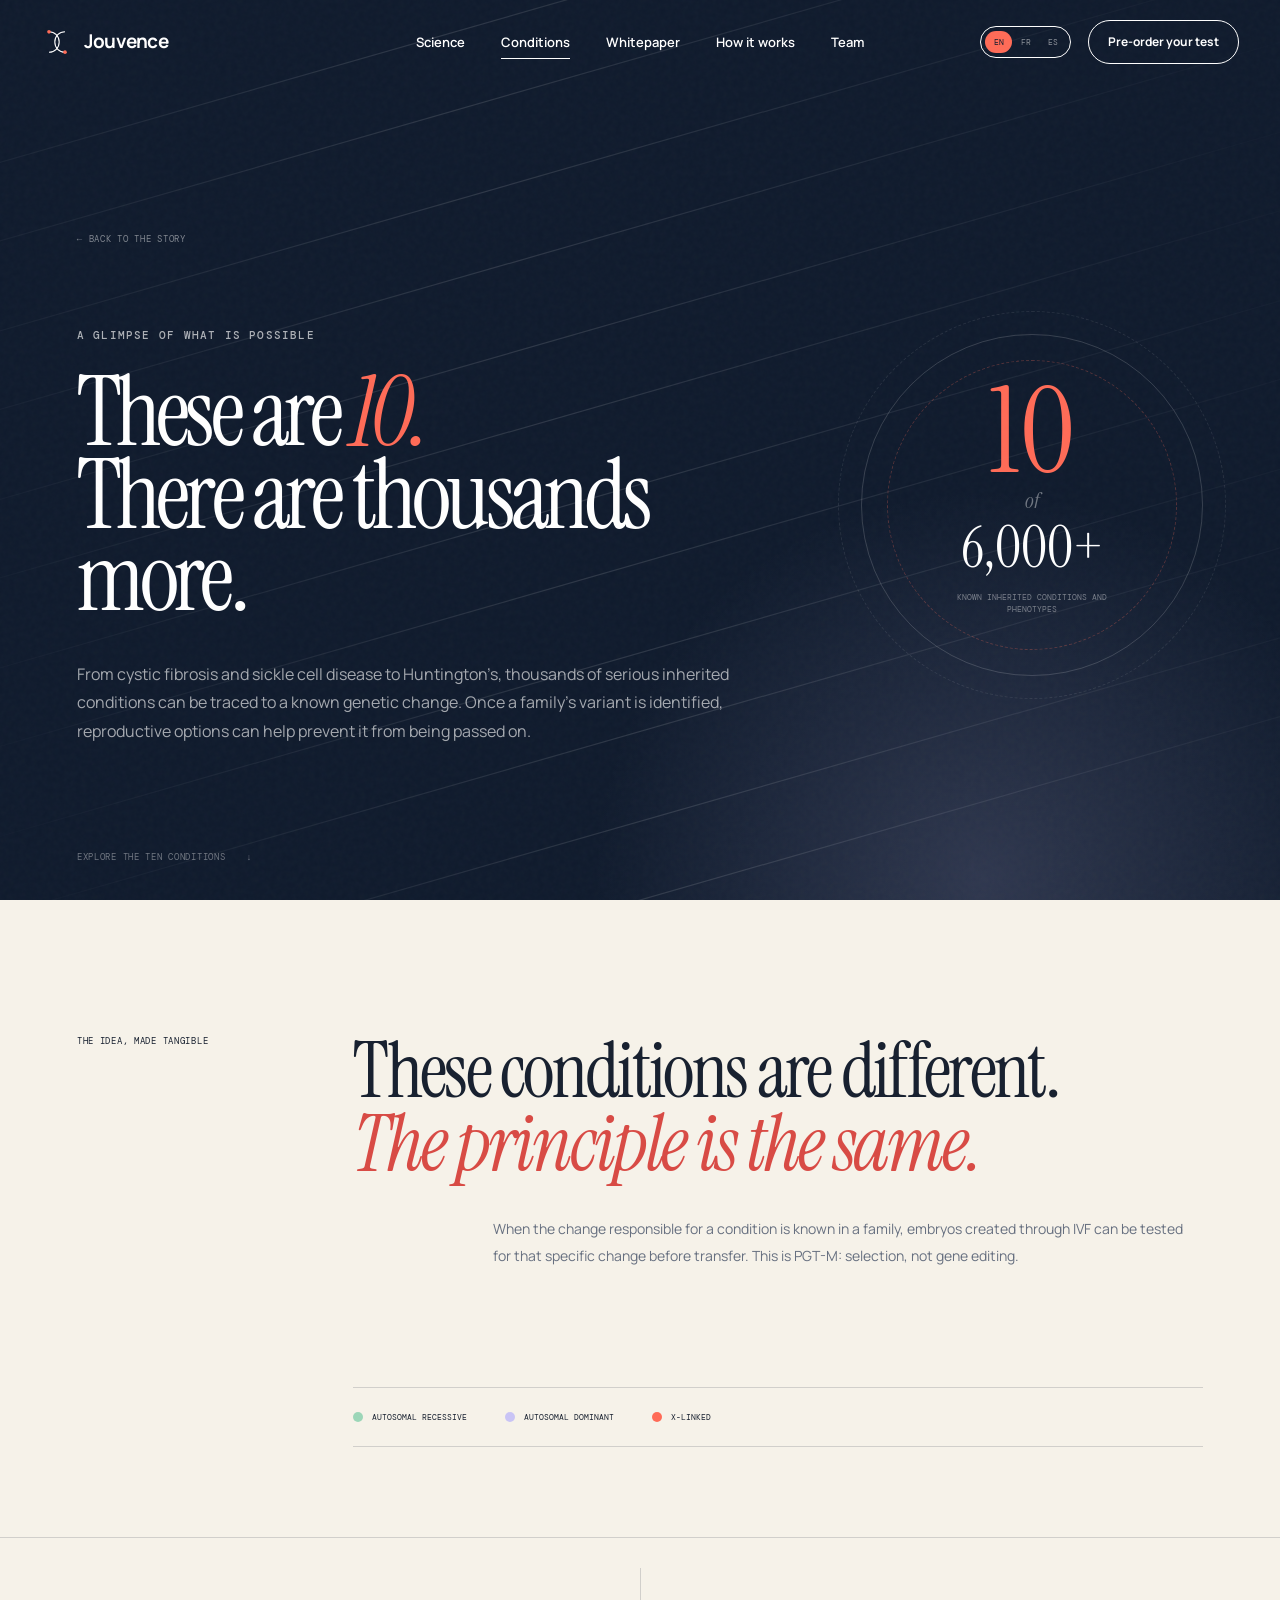
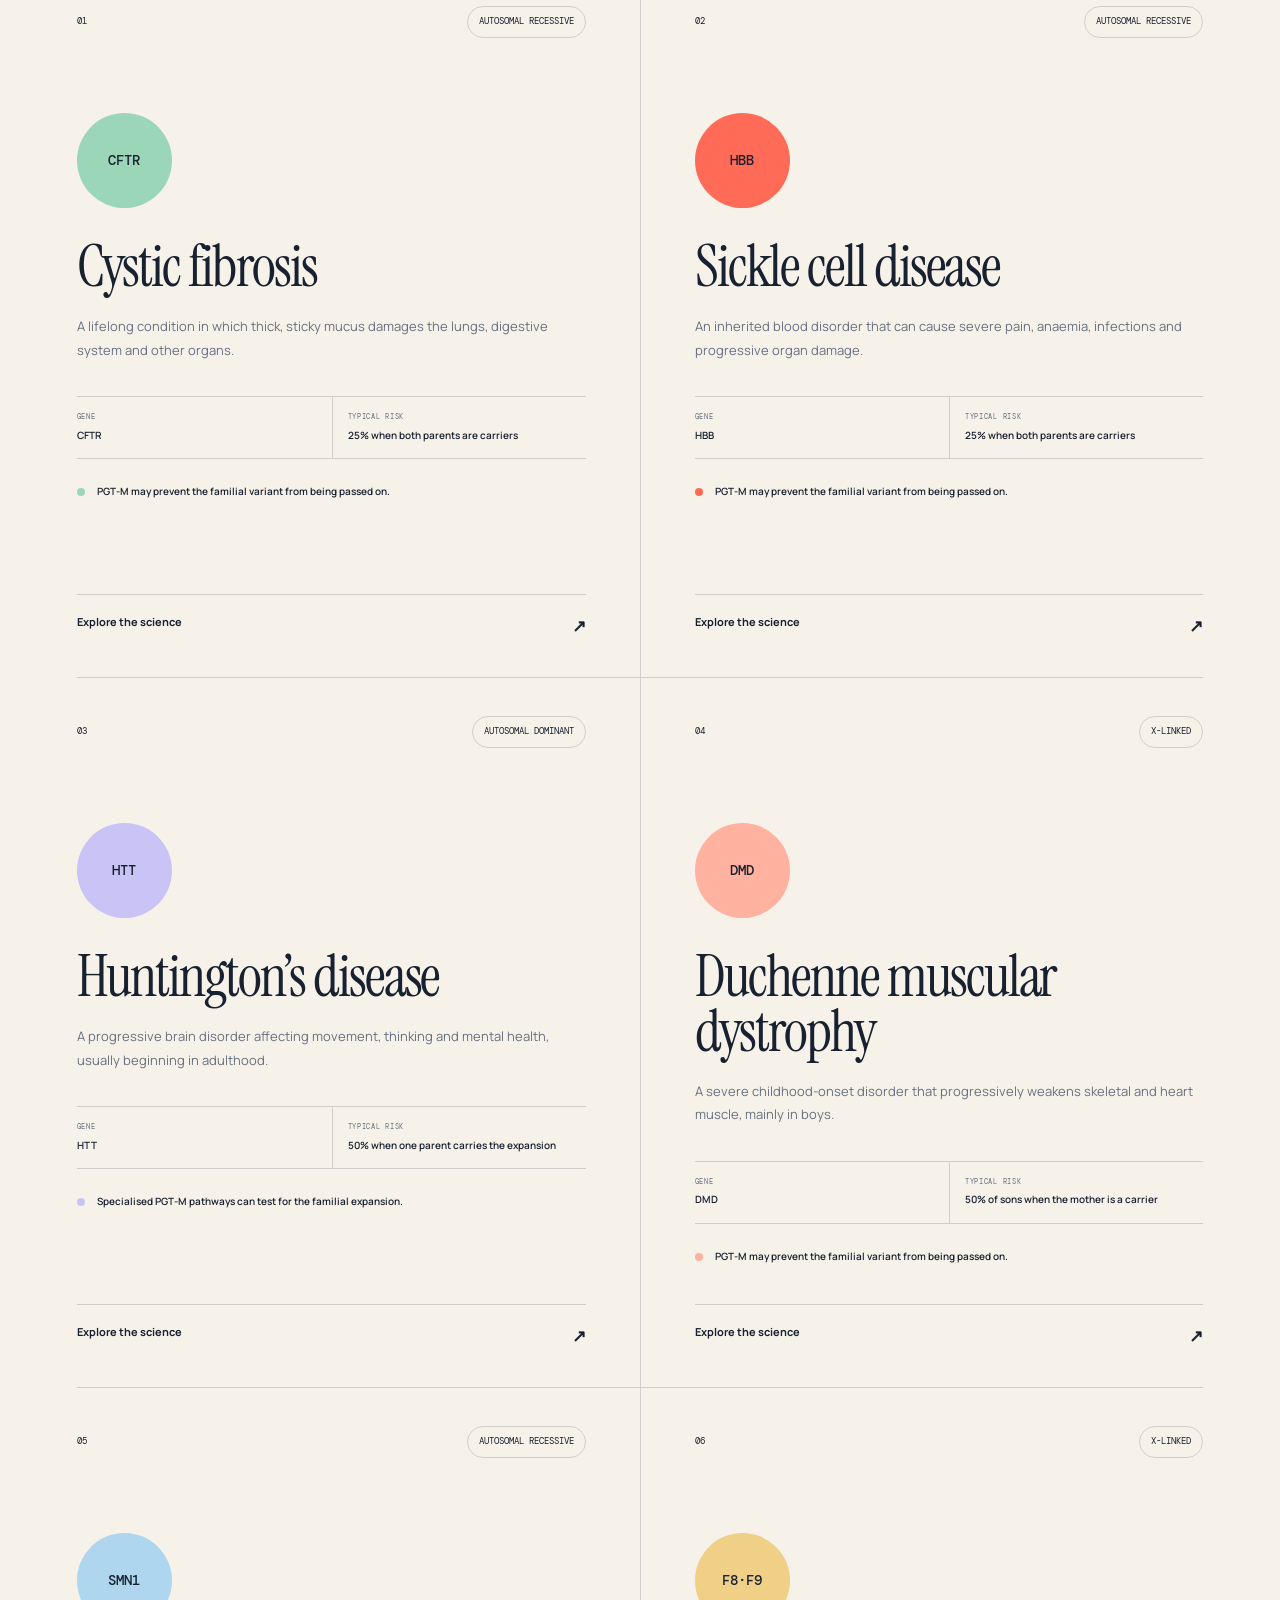
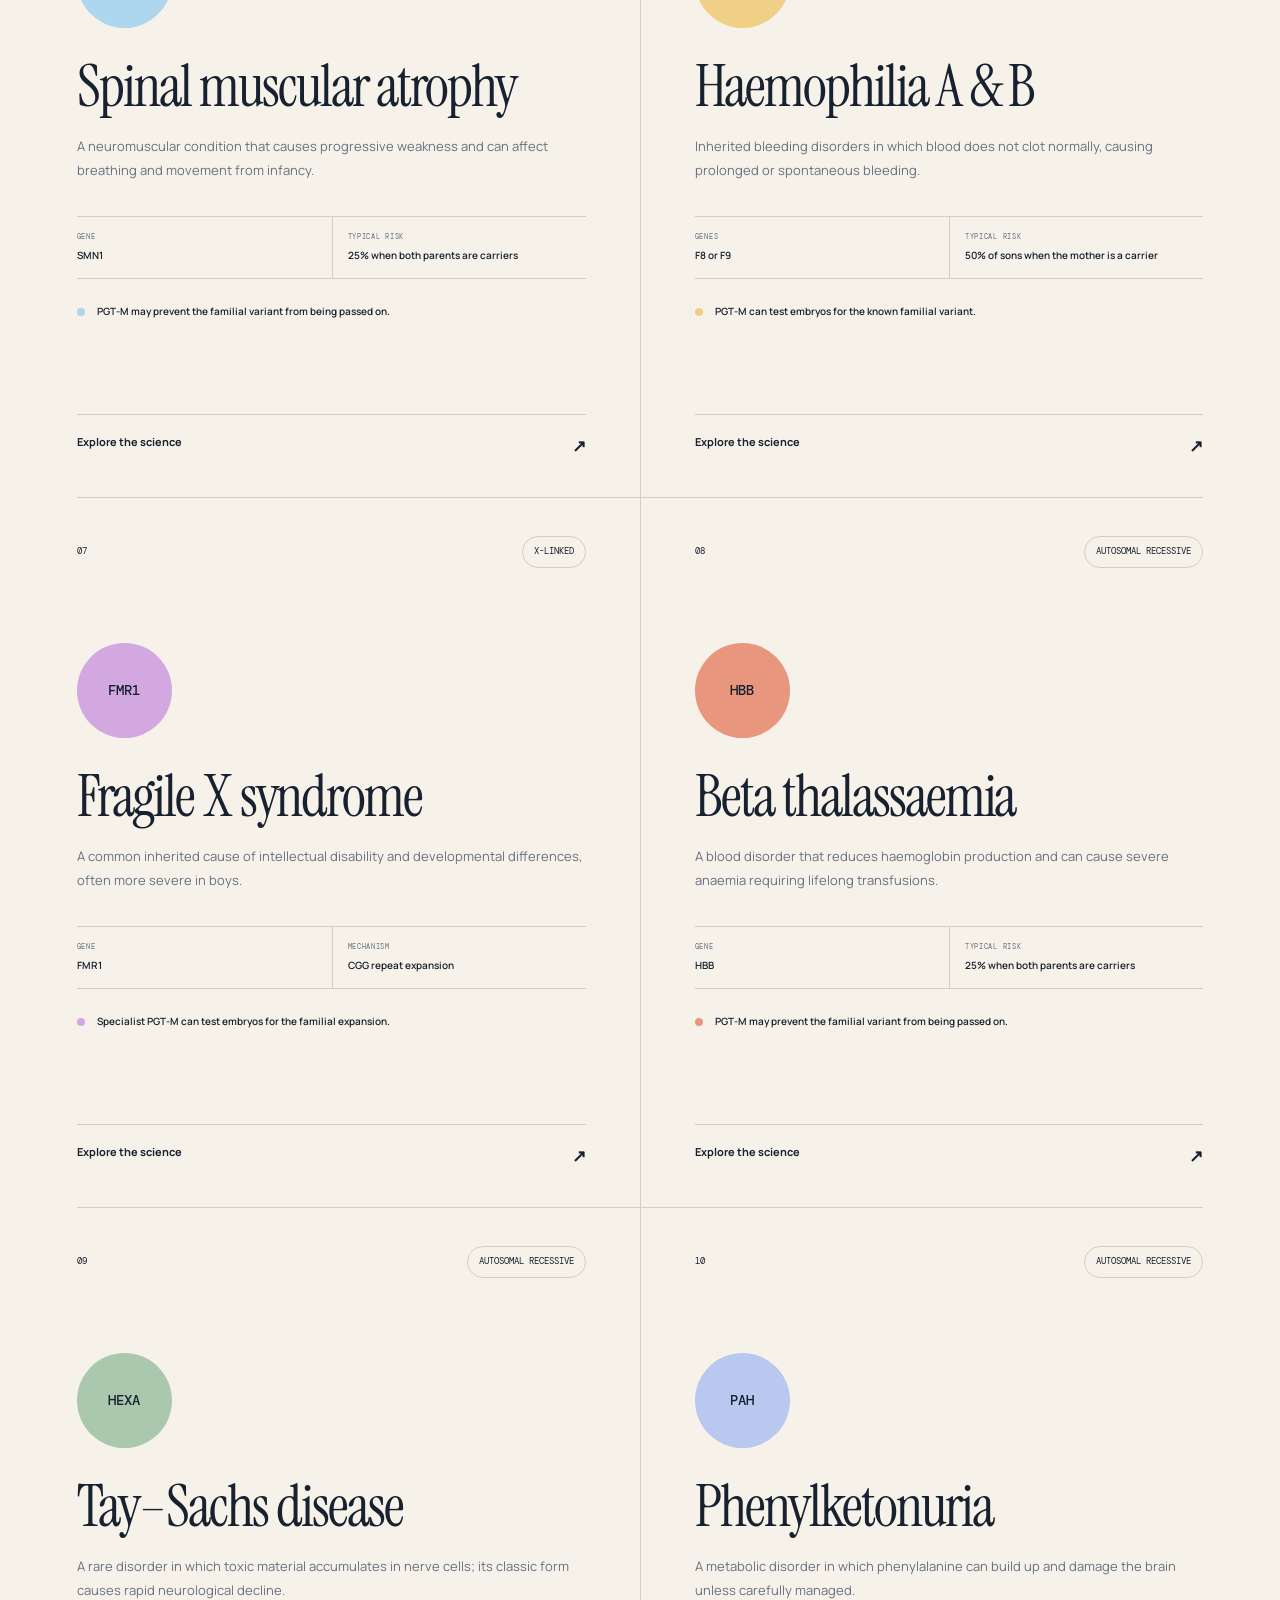
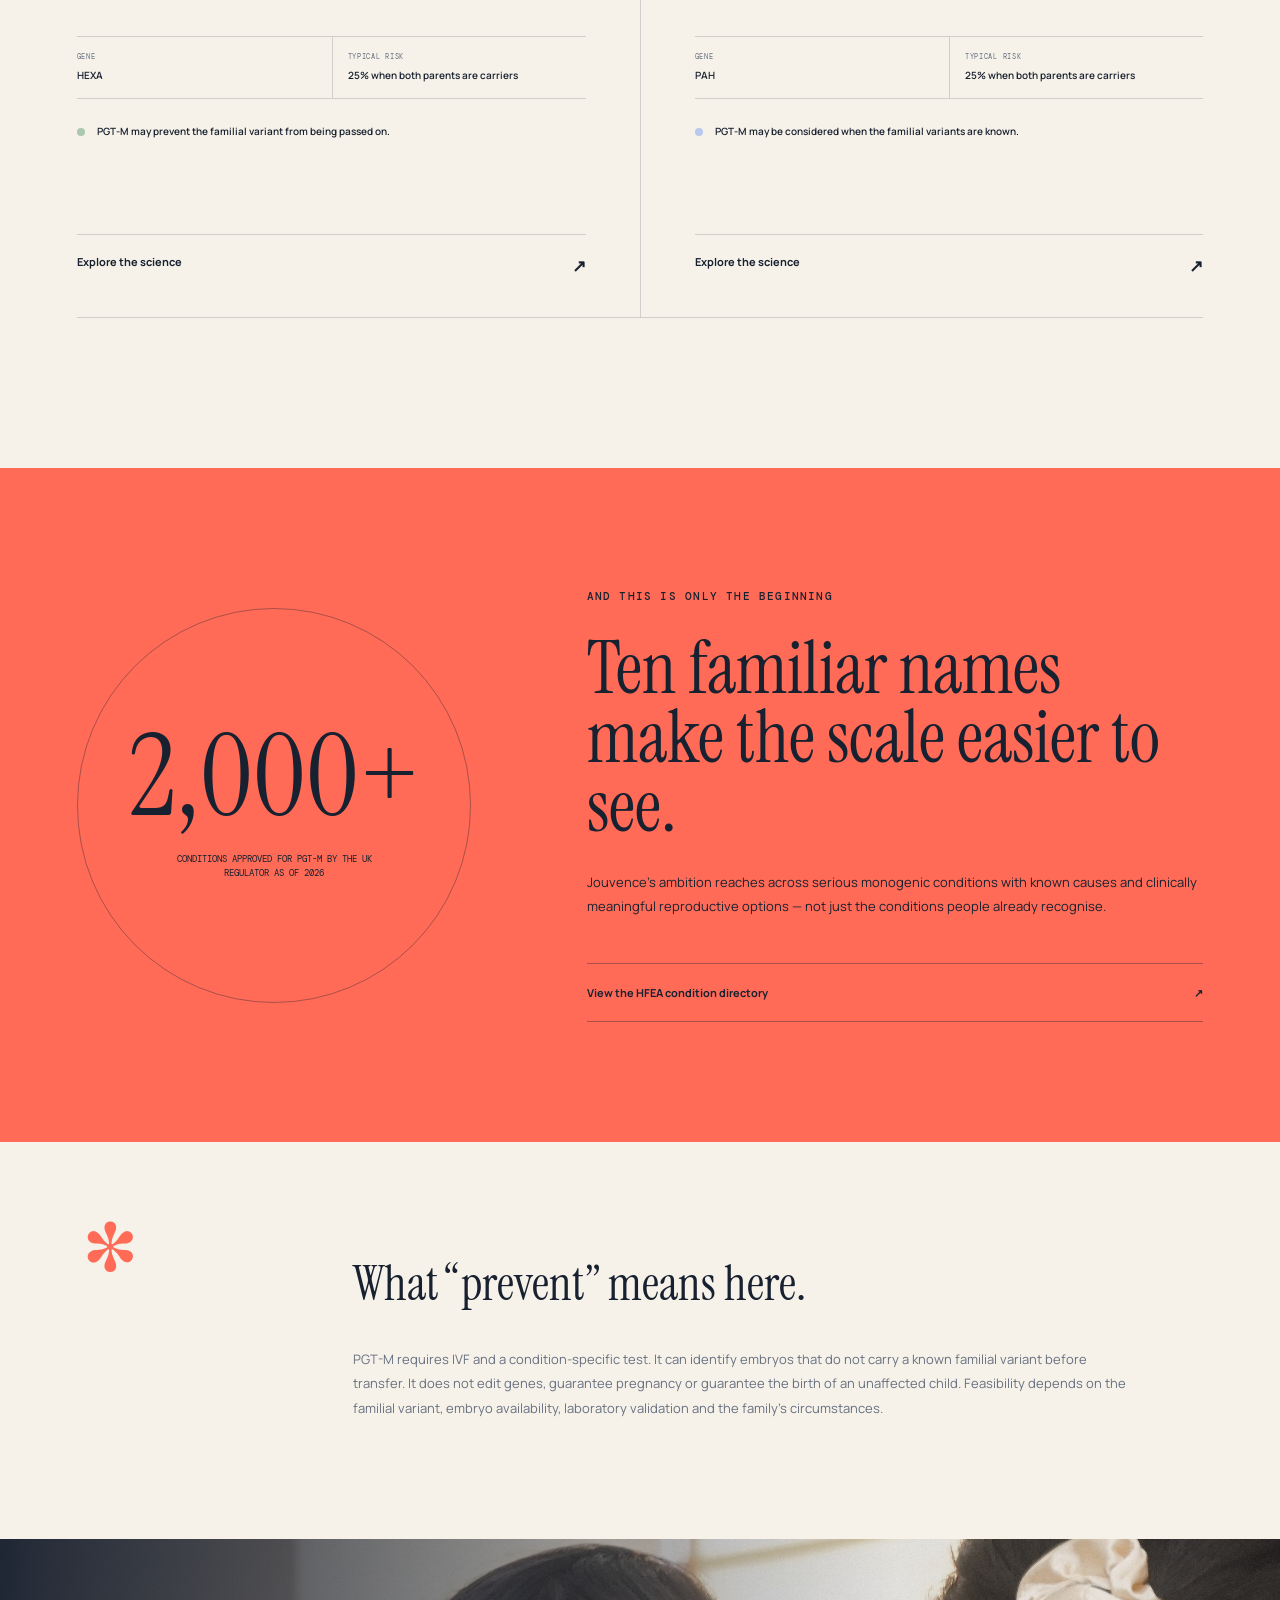
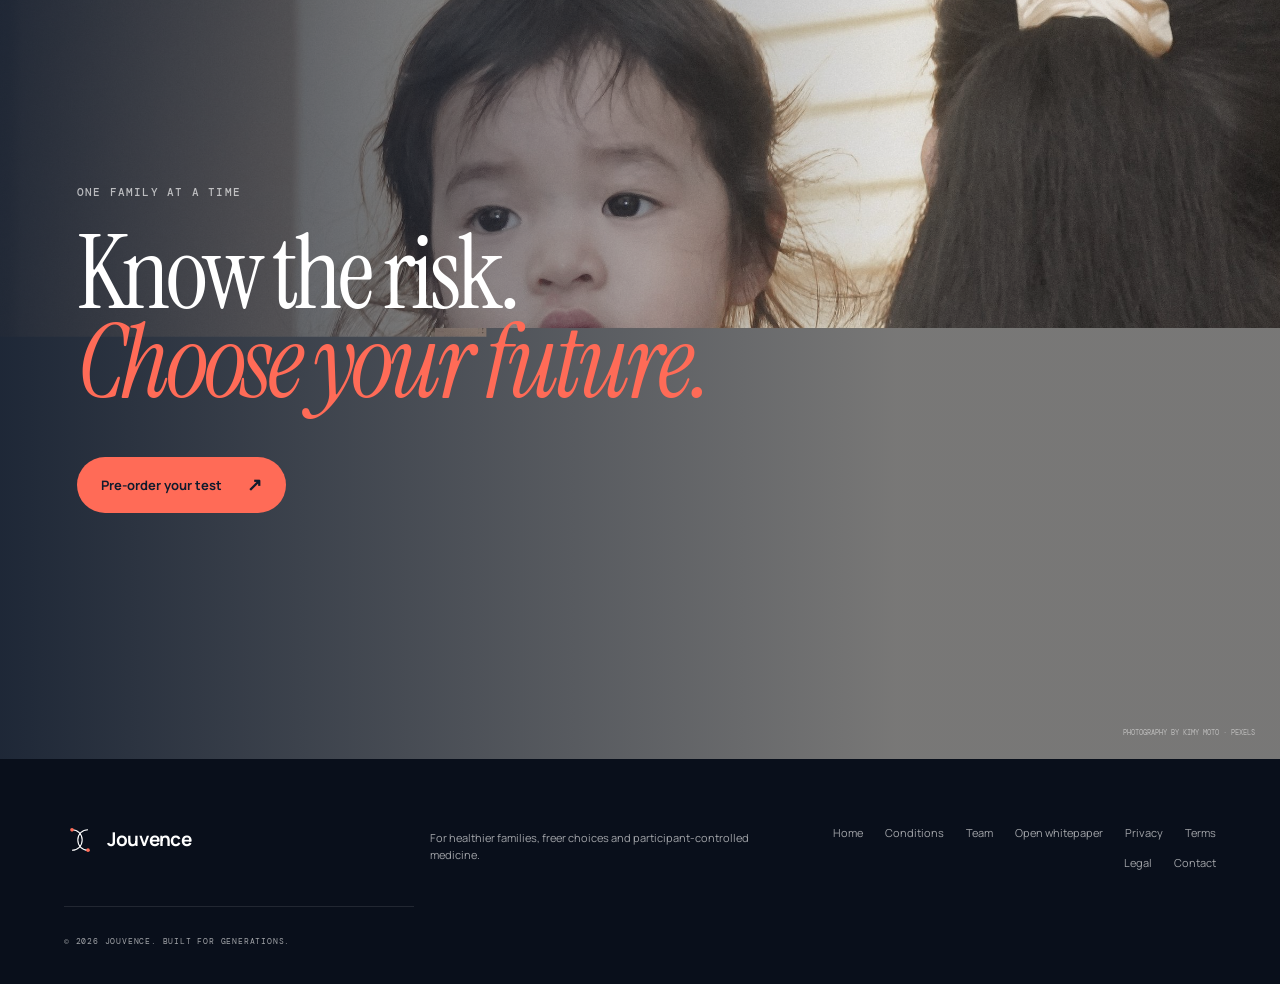
==== commit 9bfe806d: "Add French Spanish and legal pages" ====
--- a/diseases.html
+++ b/diseases.html
@@ -9,16 +9,10 @@
     />
     <title>10 of 6,000+ inherited conditions — Jouvence</title>
     <script>document.documentElement.classList.add("js");</script>
-    <link rel="preconnect" href="https://fonts.googleapis.com" />
-    <link rel="preconnect" href="https://fonts.gstatic.com" crossorigin />
-    <link
-      href="https://fonts.googleapis.com/css2?family=DM+Mono:wght@400;500&amp;family=Instrument+Serif:ital@0;1&amp;family=Manrope:wght@400;500;600;700&amp;display=swap"
-      rel="stylesheet"
-    />
     <link rel="stylesheet" href="styles.css" />
     <link rel="stylesheet" href="diseases.css" />
   </head>
-  <body class="disease-page">
+  <body class="disease-page" data-page="diseases">
     <div class="page-grain" aria-hidden="true"></div>
 
     <header class="site-header conditions-header" data-header>
@@ -36,21 +30,30 @@
         <a class="nav-current" href="#conditions">Conditions</a>
         <a href="assets/whitepaper/jouvence-whitepaper.pdf" target="_blank" rel="noopener">Whitepaper</a>
         <a href="index.html#journey">How it works</a>
-        <a href="index.html#control">Your data</a>
+        <a href="index.html#team">Team</a>
       </nav>
-      <a class="header-cta" href="index.html#join">Join the first families</a>
+      <div class="header-actions">
+        <div class="language-switcher" aria-label="Language">
+          <a href="?lang=en" data-lang-option="en">EN</a><a href="?lang=fr" data-lang-option="fr">FR</a><a href="?lang=es" data-lang-option="es">ES</a>
+        </div>
+        <a class="header-cta" href="preorder.html">Pre-order your test</a>
+      </div>
       <button class="menu-button" type="button" aria-label="Open menu" aria-expanded="false" data-menu-button>
         <span></span><span></span>
       </button>
     </header>
 
     <nav class="mobile-nav" aria-label="Mobile navigation" aria-hidden="true" inert data-mobile-nav>
+      <div class="mobile-language-switcher language-switcher" aria-label="Language">
+        <a href="?lang=en" data-lang-option="en">EN</a><a href="?lang=fr" data-lang-option="fr">FR</a><a href="?lang=es" data-lang-option="es">ES</a>
+      </div>
       <a href="index.html#science">Science</a>
       <a href="#conditions">Conditions</a>
       <a href="assets/whitepaper/jouvence-whitepaper.pdf" target="_blank" rel="noopener">Whitepaper</a>
       <a href="index.html#journey">How it works</a>
       <a href="index.html#control">Your data</a>
-      <a href="index.html#join">Join the first families</a>
+      <a href="index.html#team">Team</a>
+      <a href="preorder.html">Pre-order your test</a>
     </nav>
 
     <main id="conditions">
@@ -226,8 +229,8 @@
         <div class="conditions-closing-overlay"></div>
         <div class="conditions-closing-copy reveal">
           <p class="eyebrow eyebrow-light">One family at a time</p>
-          <h2>Know the risk.<br /><em>Choose the future.</em></h2>
-          <a class="button button-primary" href="index.html#join">Join the first families <span>↗</span></a>
+          <h2>Know the risk.<br /><em>Choose your future.</em></h2>
+          <a class="button button-primary" href="preorder.html">Pre-order your test <span>↗</span></a>
         </div>
         <small>Photography by Kimy Moto · Pexels</small>
       </section>
@@ -239,9 +242,10 @@
         <span>Jouvence</span>
       </a>
       <p>For healthier families, freer choices and participant-controlled medicine.</p>
-      <div class="footer-links"><a href="index.html">Home</a><a href="#conditions">Conditions</a><a href="assets/whitepaper/jouvence-whitepaper.pdf" target="_blank" rel="noopener">Whitepaper</a><a href="mailto:jkobject@gmail.com">Contact</a></div>
+      <div class="footer-links"><a href="index.html">Home</a><a href="#conditions">Conditions</a><a href="index.html#team">Team</a><a href="assets/whitepaper/jouvence-whitepaper.pdf" target="_blank" rel="noopener">Open whitepaper</a><a href="privacy.html">Privacy</a><a href="terms.html">Terms</a><a href="legal.html">Legal</a><a href="mailto:jkobject@gmail.com">Contact</a></div>
       <p class="copyright">© <span data-year></span> Jouvence. Built for generations.</p>
     </footer>
+    <script src="i18n.js"></script>
     <script src="script.js"></script>
   </body>
 </html>
--- a/styles.css
+++ b/styles.css
@@ -1,3 +1,11 @@
+@font-face { font-family: "Instrument Serif"; src: url("assets/fonts/InstrumentSerif-Regular.ttf") format("truetype"); font-style: normal; font-weight: 400; font-display: swap; }
+@font-face { font-family: "Instrument Serif"; src: url("assets/fonts/InstrumentSerif-Italic.ttf") format("truetype"); font-style: italic; font-weight: 400; font-display: swap; }
+@font-face { font-family: "Manrope"; src: url("assets/fonts/Manrope-Regular.ttf") format("truetype"); font-style: normal; font-weight: 400; font-display: swap; }
+@font-face { font-family: "Manrope"; src: url("assets/fonts/Manrope-SemiBold.ttf") format("truetype"); font-style: normal; font-weight: 600; font-display: swap; }
+@font-face { font-family: "Manrope"; src: url("assets/fonts/Manrope-Bold.ttf") format("truetype"); font-style: normal; font-weight: 700; font-display: swap; }
+@font-face { font-family: "DM Mono"; src: url("assets/fonts/DMMono-Regular.ttf") format("truetype"); font-style: normal; font-weight: 400; font-display: swap; }
+@font-face { font-family: "DM Mono"; src: url("assets/fonts/DMMono-Medium.ttf") format("truetype"); font-style: normal; font-weight: 500; font-display: swap; }
+
 :root {
   --midnight: #101b2d;
   --midnight-soft: #18263a;
@@ -70,6 +78,13 @@
 .desktop-nav a:hover::after { right: 0; }
 .header-cta { justify-self: end; padding: 12px 19px; border: 1px solid currentColor; border-radius: 999px; font-size: 12px; font-weight: 700; transition: background .25s, color .25s; }
 .header-cta:hover { background: var(--coral); border-color: var(--coral); color: #fff; }
+.header-actions { justify-self: end; display: flex; align-items: center; gap: 17px; }
+.language-switcher { display: inline-flex; align-items: center; padding: 4px; border: 1px solid currentColor; border-radius: 999px; font-family: var(--mono); font-size: 8px; line-height: 1; }
+.language-switcher a { min-width: 27px; padding: 7px 6px; border-radius: 999px; text-align: center; opacity: .52; transition: opacity .2s, color .2s, background .2s; }
+.language-switcher a:hover { opacity: 1; }
+.language-switcher a.is-active { color: var(--midnight); background: var(--coral); opacity: 1; }
+.site-header.is-scrolled .language-switcher a.is-active, .site-header.menu-open .language-switcher a.is-active { color: white; background: var(--midnight); }
+.mobile-language-switcher { align-self: flex-start; margin-bottom: 22px; font-family: var(--mono); font-size: 10px; }
 .menu-button, .mobile-nav { display: none; }
 
 .section-dark { background: var(--midnight); color: white; }
@@ -259,6 +274,22 @@
 .choice-options article { display: grid; grid-template-columns: 45px 1fr 1.25fr; gap: 20px; align-items: center; padding: 28px 0; border-bottom: 1px solid rgba(16,27,45,.35); }
 .choice-options span { font-family: var(--mono); font-size: 9px; }.choice-options h3 { margin: 0; font-family: var(--serif); font-size: 27px; font-weight: 400; }.choice-options p { margin: 0; font-size: 11px; line-height: 1.6; }
 
+.team { padding: 145px 6vw; }
+.team-heading { display: grid; grid-template-columns: .55fr 1.45fr; gap: 6vw; align-items: start; margin-bottom: 80px; }
+.team-heading h2 { max-width: 980px; margin: 0; font-family: var(--serif); font-size: clamp(55px, 6.4vw, 98px); line-height: .94; font-weight: 400; letter-spacing: -.04em; }
+.team-heading h2 em { color: var(--green); font-weight: 400; }
+.founder-card { display: grid; grid-template-columns: minmax(300px, .8fr) minmax(480px, 1.2fr); max-width: 1220px; margin-left: auto; border-top: 1px solid rgba(255,255,255,.16); }
+.founder-portrait { position: relative; min-height: 600px; margin: 0; overflow: hidden; background: var(--midnight-soft); }
+.founder-portrait img { width: 100%; height: 100%; object-fit: cover; filter: saturate(.72) contrast(1.04); }
+.founder-copy { padding: 34px 0 10px 6vw; }
+.founder-title { display: flex; justify-content: space-between; color: rgba(255,255,255,.55); font-family: var(--mono); font-size: 9px; text-transform: uppercase; letter-spacing: .08em; }
+.founder-copy h3 { margin: 105px 0 12px; font-family: var(--serif); font-size: clamp(54px, 6vw, 88px); line-height: .92; font-weight: 400; }
+.founder-role { color: var(--coral); font-family: var(--mono); font-size: 10px; text-transform: uppercase; letter-spacing: .08em; }
+.founder-copy > p:not(.founder-role) { max-width: 650px; margin: 32px 0 48px; color: rgba(255,255,255,.65); font-size: 14px; line-height: 1.85; }
+.founder-links { display: flex; flex-wrap: wrap; gap: 10px; }
+.founder-links a { padding: 10px 14px; border: 1px solid rgba(255,255,255,.2); border-radius: 999px; color: rgba(255,255,255,.82); font-size: 10px; font-weight: 700; transition: border-color .25s, color .25s, background .25s; }
+.founder-links a:hover { border-color: var(--green); background: var(--green); color: var(--midnight); }
+
 .join { padding: 145px 5vw; }
 .join-heading { max-width: 940px; margin-bottom: 75px; }
 .join-heading h2 { margin: 0; font-family: var(--serif); font-size: clamp(55px, 6vw, 94px); line-height: .95; font-weight: 400; }
@@ -275,8 +306,8 @@
 .closing-orbit { position: absolute; width: 820px; height: 820px; border: 1px solid rgba(255,255,255,.07); border-radius: 50%; }
 .closing-orbit::before, .closing-orbit::after { content: ""; position: absolute; inset: 16%; border: 1px dashed rgba(255,255,255,.08); border-radius: 50%; }.closing-orbit::after { inset: 34%; border-color: rgba(255,107,87,.25); animation: spin 25s linear infinite; }
 
-.site-footer { padding: 65px 5vw 32px; display: grid; grid-template-columns: 1fr 1fr 1fr; gap: 30px; align-items: start; background: #090f1b; color: rgba(255,255,255,.62); font-size: 11px; }
-.footer-brand { color: white; }.site-footer > p { margin: 5px 0; max-width: 350px; }.footer-links { justify-self: end; display: flex; gap: 25px; }.footer-links a:hover { color: white; }.copyright { grid-column: 1/-1; padding-top: 28px; border-top: 1px solid rgba(255,255,255,.1); font-family: var(--mono); font-size: 8px; text-transform: uppercase; letter-spacing: .1em; }
+.site-footer { padding: 65px 5vw 32px; display: grid; grid-template-columns: 1fr 1fr 1.25fr; gap: 30px; align-items: start; background: #090f1b; color: rgba(255,255,255,.62); font-size: 11px; }
+.footer-brand { color: white; }.site-footer > p { margin: 5px 0; max-width: 350px; }.footer-links { justify-self: end; display: flex; flex-wrap: wrap; justify-content: flex-end; gap: 13px 22px; }.footer-links a:hover { color: white; }.copyright { grid-column: 1/-1; padding-top: 28px; border-top: 1px solid rgba(255,255,255,.1); font-family: var(--mono); font-size: 8px; text-transform: uppercase; letter-spacing: .1em; }
 
 .reveal { opacity: 1; transform: none; }
 .js .reveal { opacity: 0; transform: translateY(25px); transition: opacity .8s ease, transform .8s ease; }
@@ -289,7 +320,7 @@
 @keyframes floatTwo { 50% { transform: translate(-12px,10px); } }
 
 @media (max-width: 1050px) {
-  .desktop-nav, .header-cta { display: none; }
+  .desktop-nav, .header-actions { display: none; }
   .site-header { grid-template-columns: 1fr auto; }
   .menu-button { display: block; position: relative; width: 42px; height: 42px; padding: 0; border: 1px solid currentColor; border-radius: 50%; background: transparent; color: inherit; }
   .menu-button span { position: absolute; left: 12px; right: 12px; height: 1px; background: currentColor; transition: transform .25s, top .25s; }.menu-button span:first-child { top: 16px; }.menu-button span:last-child { top: 23px; }.menu-button[aria-expanded="true"] span:first-child { top: 20px; transform: rotate(45deg); }.menu-button[aria-expanded="true"] span:last-child { top: 20px; transform: rotate(-45deg); }
@@ -300,6 +331,7 @@
   .inheritance-card { padding-left: 20px; padding-right: 20px; }
   .lifelong { grid-template-columns: 1fr; }.lifelong-map { max-width: 800px; width: 100%; margin: 30px auto 0; }
   .choice { grid-template-columns: 1fr; }.choice-copy { margin-bottom: 20px; }
+  .team-heading { grid-template-columns: 1fr; }.founder-card { grid-template-columns: .9fr 1.1fr; }
 }
 
 @media (max-width: 760px) {
@@ -309,7 +341,7 @@
   .hero-intro { font-size: 16px; }.hero-actions { align-items: flex-start; flex-direction: column; gap: 24px; }
   .genome-stage { width: 118vw; margin-left: -14vw; margin-top: -10px; }.genome-label { display: none; }.genome-caption { bottom: 3%; }
   .hero-footnote { left: 22px; right: 22px; }.hero-footnote span:last-child { display: none; }
-  .manifesto, .science, .journey, .lifelong, .control, .choice, .join { padding: 95px 22px; }
+  .manifesto, .science, .journey, .lifelong, .control, .choice, .team, .join { padding: 95px 22px; }
   .editorial-break { height: 720px; min-height: 0; }.editorial-break img { object-position: 58% center; }.editorial-break figcaption { left: 22px; right: 22px; bottom: 38px; }.editorial-break figcaption small { position: static; margin-top: 25px; }.editorial-break figcaption strong { font-size: 55px; }
   .manifesto { display: block; }.manifesto-index { margin-bottom: 55px; }.manifesto-copy p { font-size: 45px; }.manifesto-aside { margin-top: 65px; }
   .section-heading { margin-bottom: 48px; }.section-heading h2 { font-size: 49px; }
@@ -323,9 +355,10 @@
   .control-promises { grid-template-columns: 1fr 1fr; }.control-promises article { min-height: 220px; padding: 20px 20px 20px 0; border-bottom: 1px solid rgba(255,255,255,.16); }.control-promises article:not(:first-child) { padding-left: 20px; }.control-promises article:nth-child(2) { border-right: 0; }.control-promises h3 { margin-top: 40px; }
   .choice-copy h2 { font-size: 70px; }.choice-options article { grid-template-columns: 30px 1fr; }.choice-options p { grid-column: 2; }
   .choice-photo { height: 460px; margin-top: 55px; }
+  .team-heading { gap: 20px; margin-bottom: 55px; }.team-heading h2 { font-size: 51px; }.founder-card { grid-template-columns: 1fr; }.founder-portrait { min-height: 0; aspect-ratio: 1; }.founder-copy { padding: 35px 0 0; }.founder-copy h3 { margin-top: 60px; font-size: 58px; }.founder-links { gap: 8px; }
   .join-heading h2 { font-size: 51px; }.join-grid { grid-template-columns: 1fr; }.join-card { min-height: 440px; }.join-card h3 { margin-top: 75px; }
   .closing { min-height: 700px; padding: 100px 22px; }.closing h2 { font-size: 52px; }
-  .site-footer { grid-template-columns: 1fr; padding: 55px 22px 30px; }.footer-links { justify-self: start; }.copyright { grid-column: 1; }
+  .site-footer { grid-template-columns: 1fr; padding: 55px 22px 30px; }.footer-links { justify-self: start; justify-content: flex-start; }.copyright { grid-column: 1; }
 }
 
 @media (max-width: 360px) {
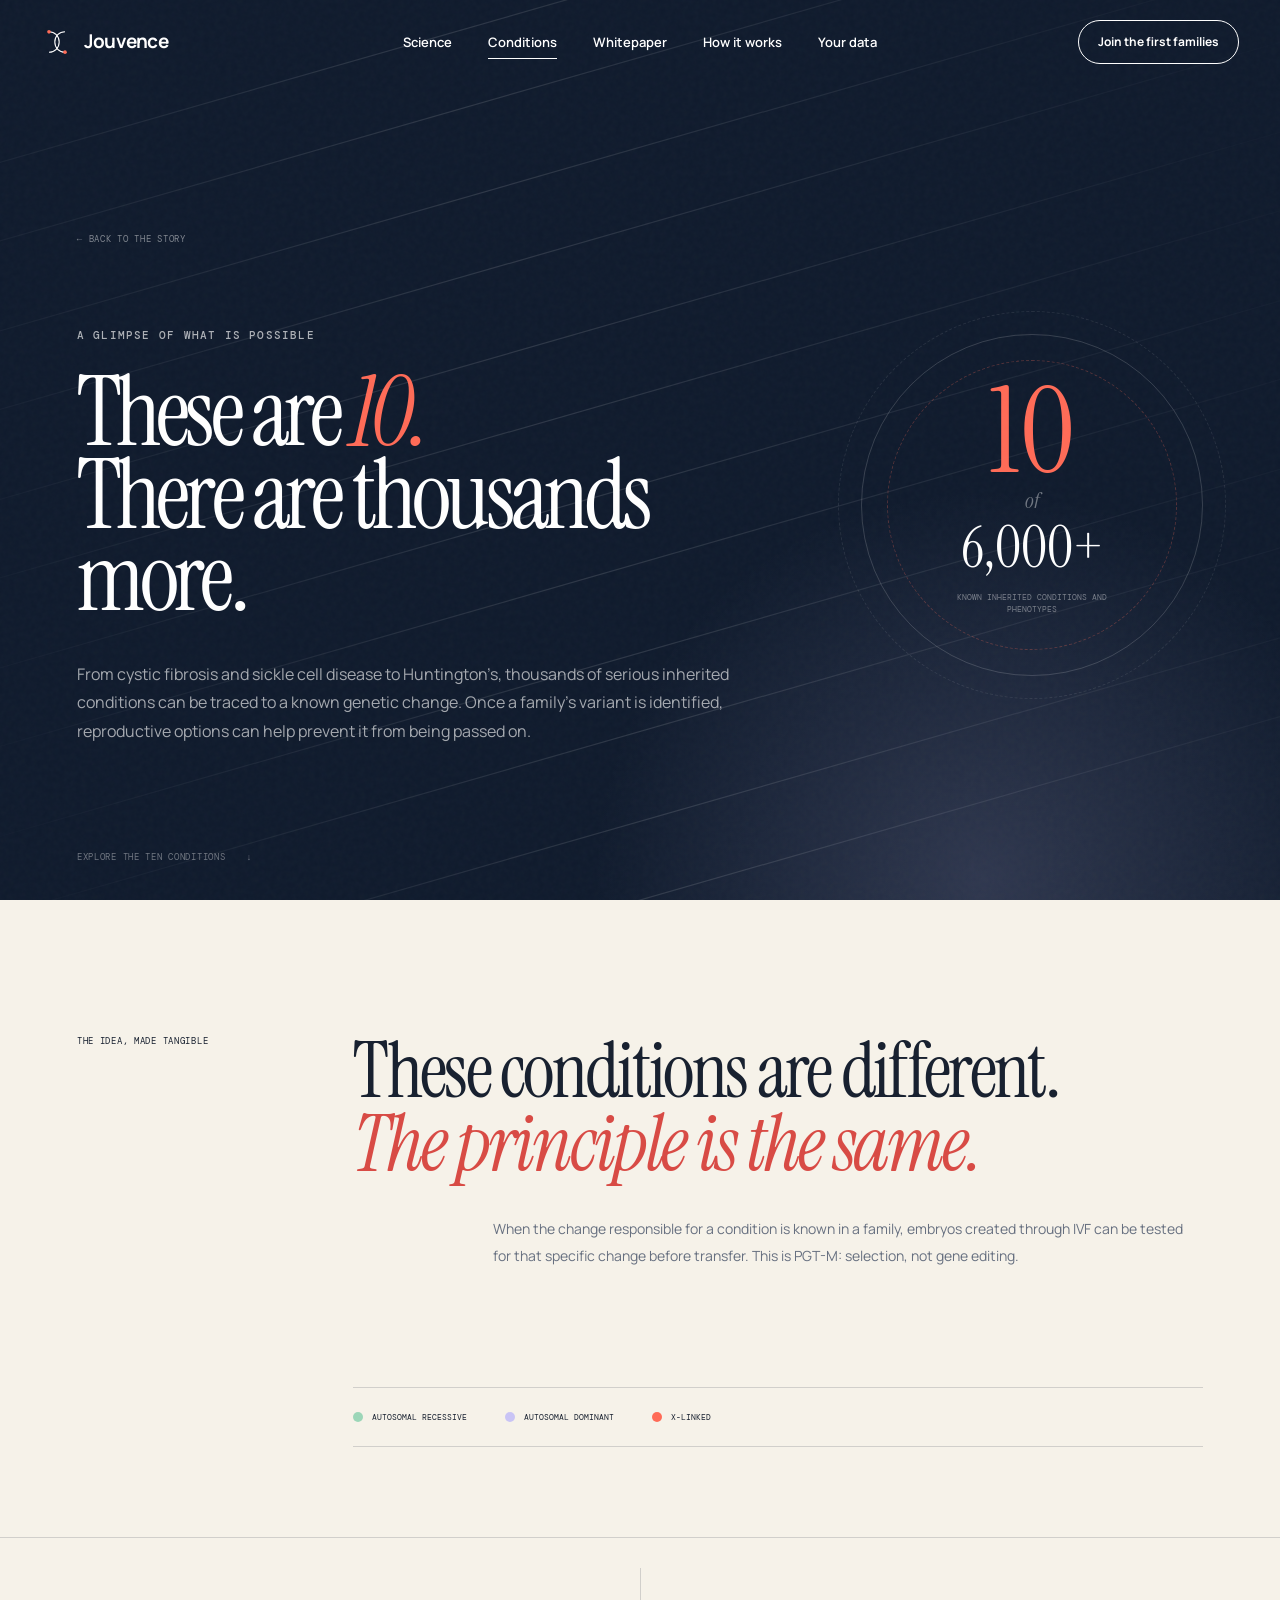
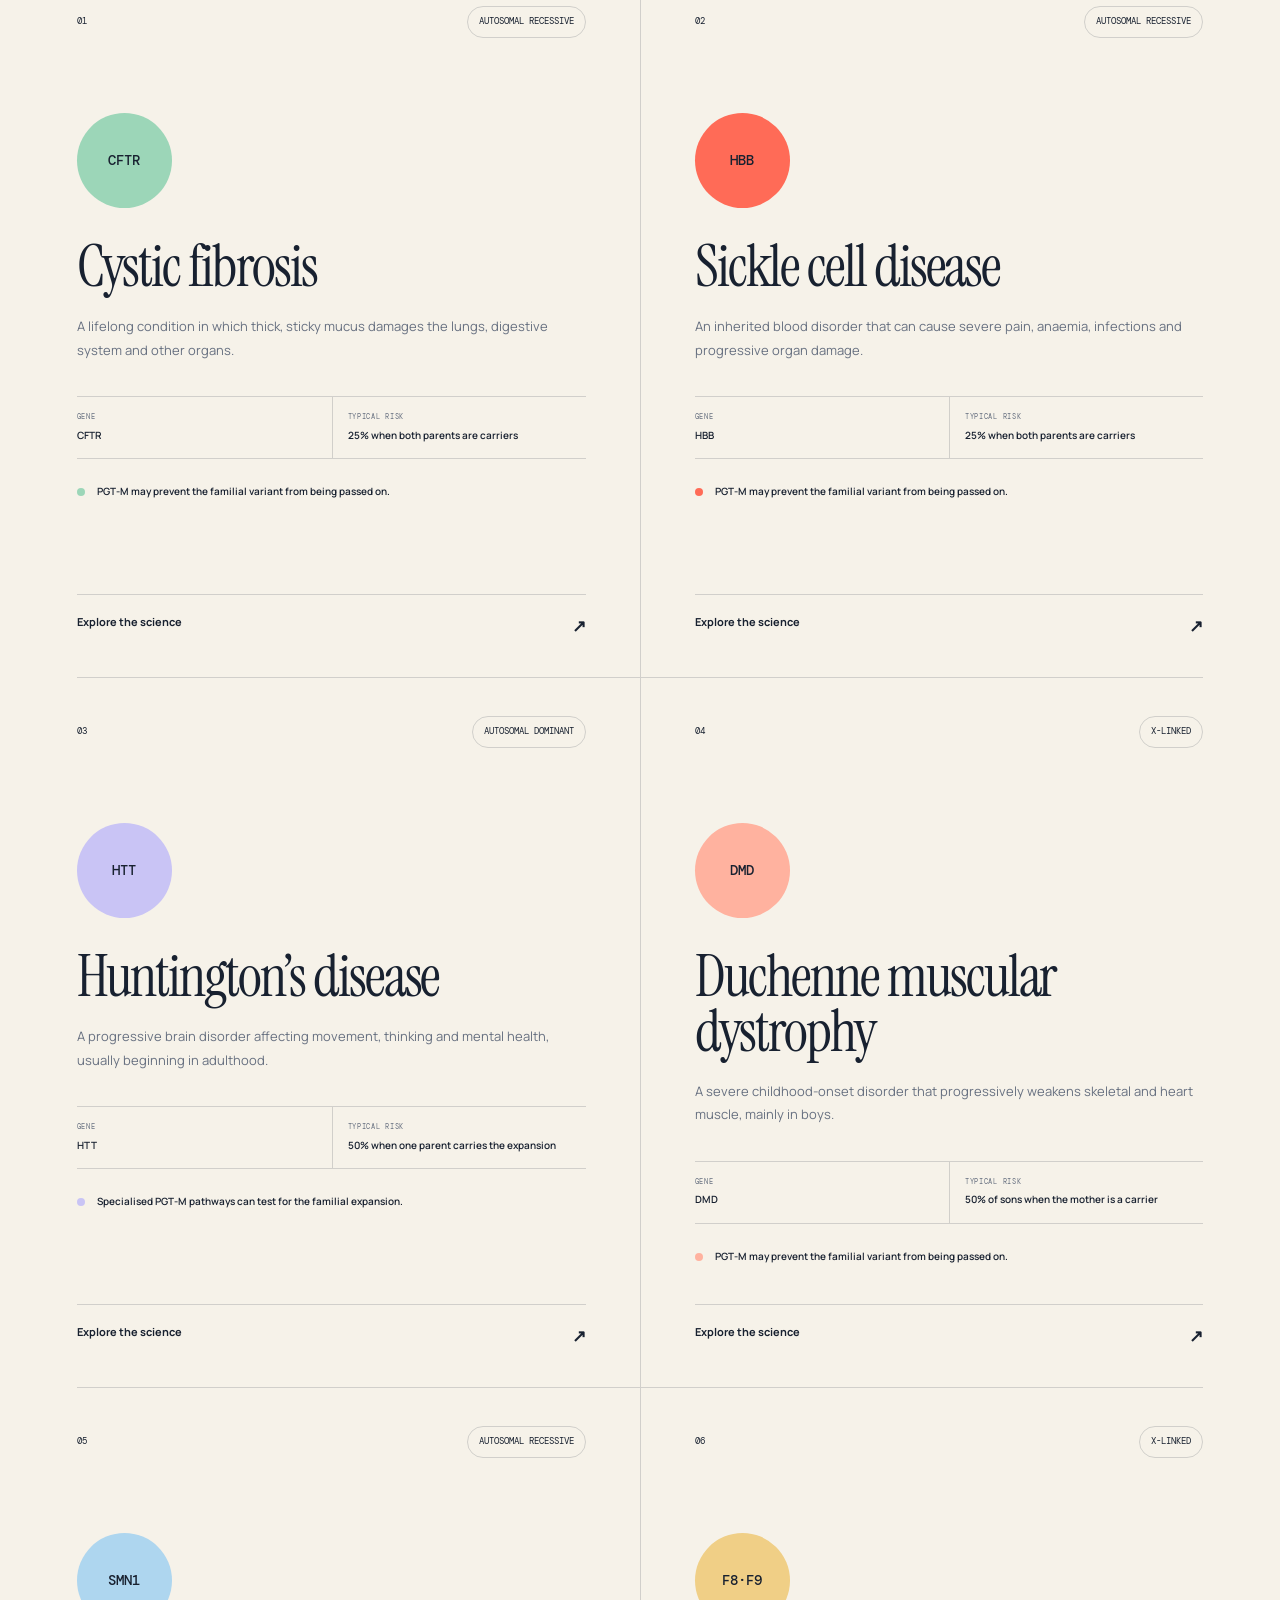
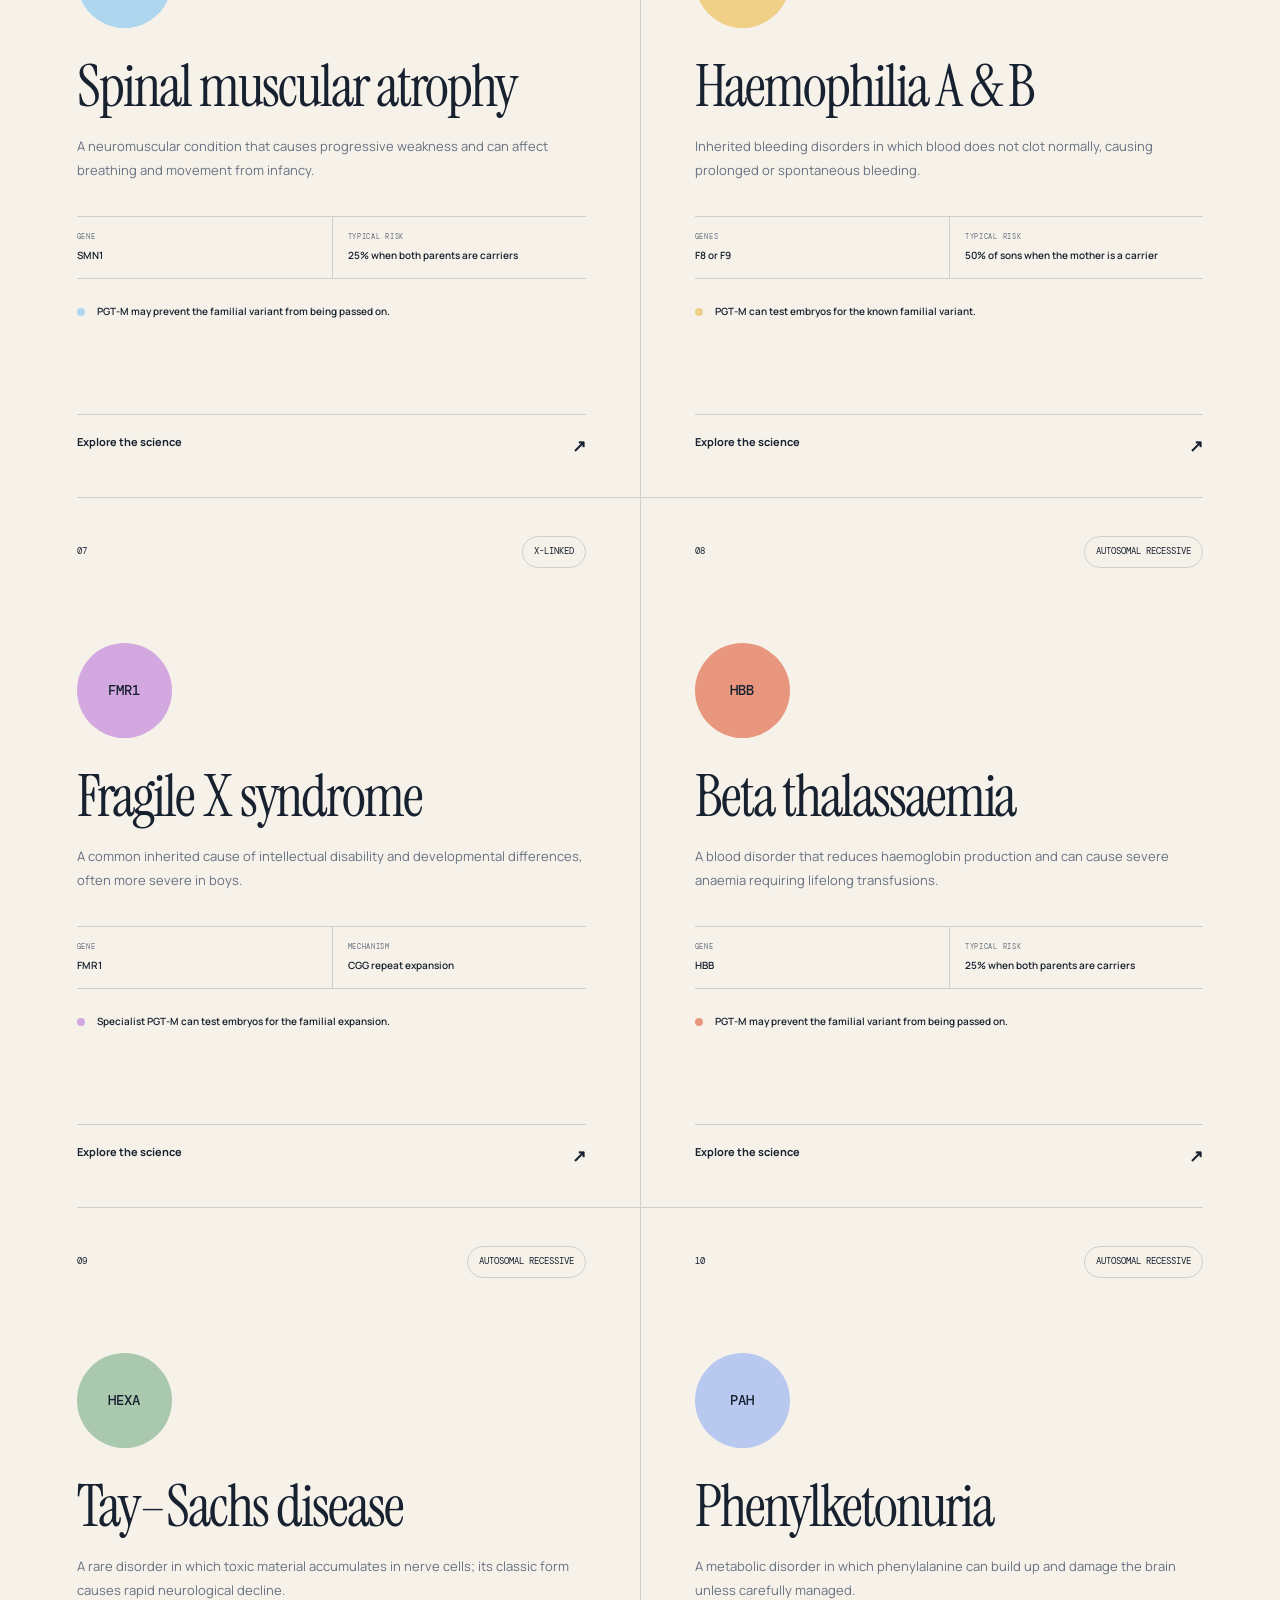
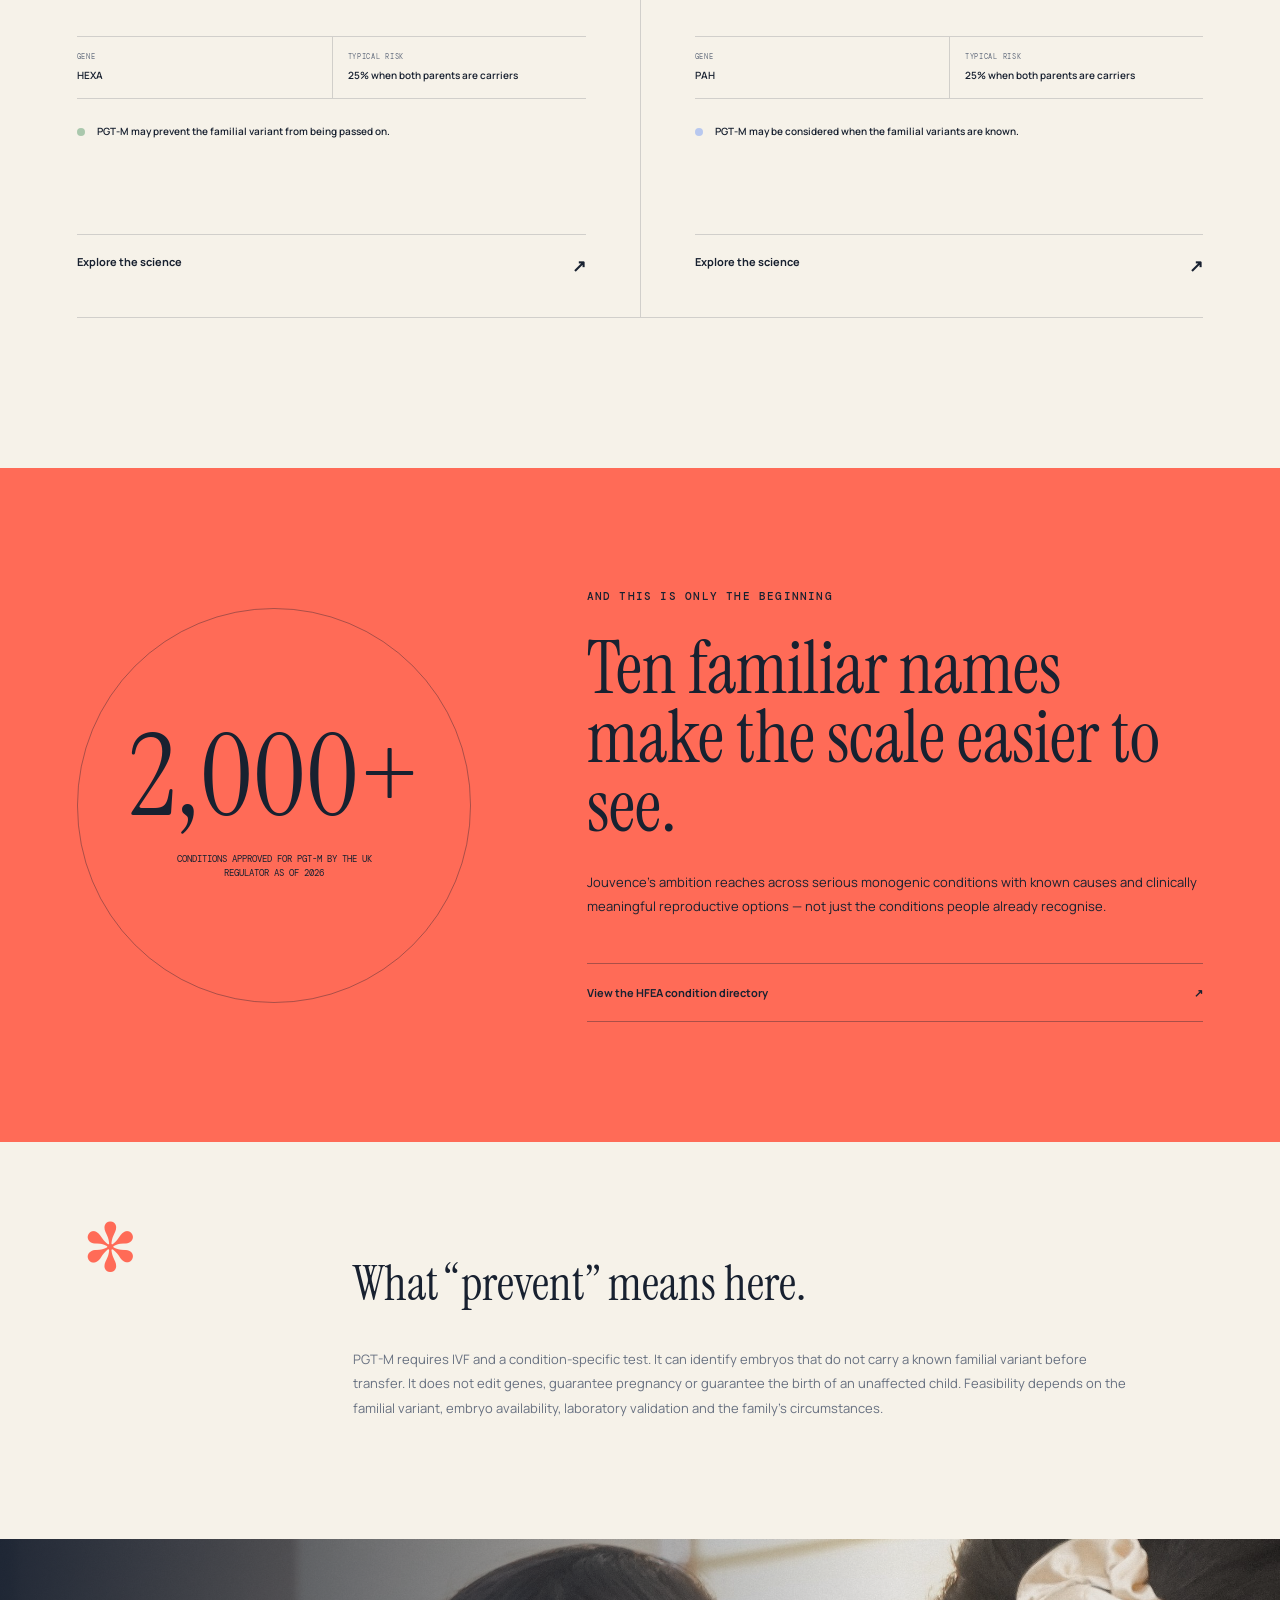
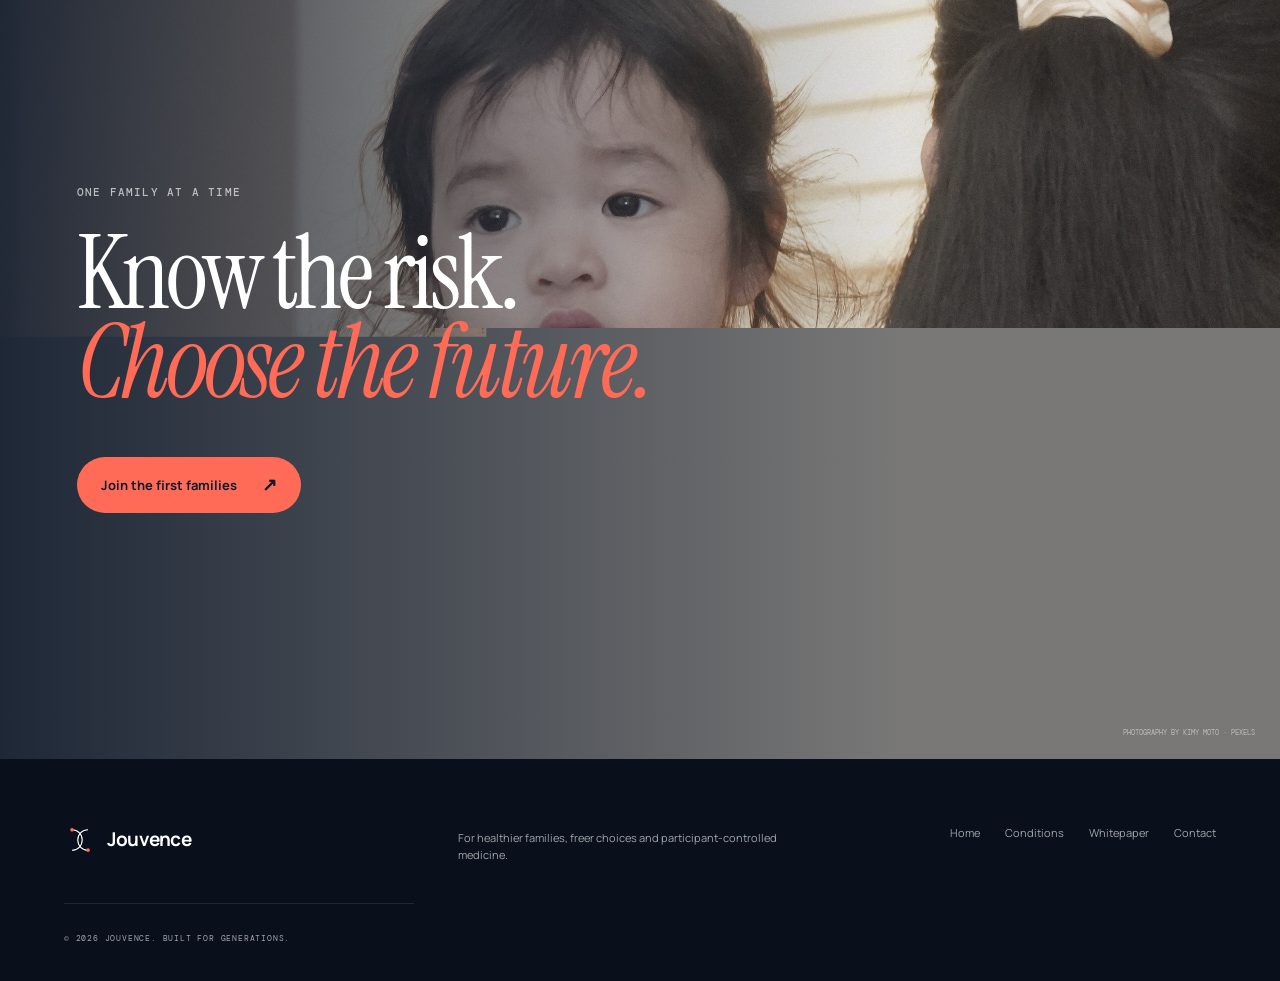
==== commit e39d6add: "Restore previous Jouvence landing" ====
--- a/diseases.html
+++ b/diseases.html
@@ -9,10 +9,16 @@
     />
     <title>10 of 6,000+ inherited conditions — Jouvence</title>
     <script>document.documentElement.classList.add("js");</script>
+    <link rel="preconnect" href="https://fonts.googleapis.com" />
+    <link rel="preconnect" href="https://fonts.gstatic.com" crossorigin />
+    <link
+      href="https://fonts.googleapis.com/css2?family=DM+Mono:wght@400;500&amp;family=Instrument+Serif:ital@0;1&amp;family=Manrope:wght@400;500;600;700&amp;display=swap"
+      rel="stylesheet"
+    />
     <link rel="stylesheet" href="styles.css" />
     <link rel="stylesheet" href="diseases.css" />
   </head>
-  <body class="disease-page" data-page="diseases">
+  <body class="disease-page">
     <div class="page-grain" aria-hidden="true"></div>
 
     <header class="site-header conditions-header" data-header>
@@ -30,30 +36,21 @@
         <a class="nav-current" href="#conditions">Conditions</a>
         <a href="assets/whitepaper/jouvence-whitepaper.pdf" target="_blank" rel="noopener">Whitepaper</a>
         <a href="index.html#journey">How it works</a>
-        <a href="index.html#team">Team</a>
+        <a href="index.html#control">Your data</a>
       </nav>
-      <div class="header-actions">
-        <div class="language-switcher" aria-label="Language">
-          <a href="?lang=en" data-lang-option="en">EN</a><a href="?lang=fr" data-lang-option="fr">FR</a><a href="?lang=es" data-lang-option="es">ES</a>
-        </div>
-        <a class="header-cta" href="preorder.html">Pre-order your test</a>
-      </div>
+      <a class="header-cta" href="index.html#join">Join the first families</a>
       <button class="menu-button" type="button" aria-label="Open menu" aria-expanded="false" data-menu-button>
         <span></span><span></span>
       </button>
     </header>
 
     <nav class="mobile-nav" aria-label="Mobile navigation" aria-hidden="true" inert data-mobile-nav>
-      <div class="mobile-language-switcher language-switcher" aria-label="Language">
-        <a href="?lang=en" data-lang-option="en">EN</a><a href="?lang=fr" data-lang-option="fr">FR</a><a href="?lang=es" data-lang-option="es">ES</a>
-      </div>
       <a href="index.html#science">Science</a>
       <a href="#conditions">Conditions</a>
       <a href="assets/whitepaper/jouvence-whitepaper.pdf" target="_blank" rel="noopener">Whitepaper</a>
       <a href="index.html#journey">How it works</a>
       <a href="index.html#control">Your data</a>
-      <a href="index.html#team">Team</a>
-      <a href="preorder.html">Pre-order your test</a>
+      <a href="index.html#join">Join the first families</a>
     </nav>
 
     <main id="conditions">
@@ -229,8 +226,8 @@
         <div class="conditions-closing-overlay"></div>
         <div class="conditions-closing-copy reveal">
           <p class="eyebrow eyebrow-light">One family at a time</p>
-          <h2>Know the risk.<br /><em>Choose your future.</em></h2>
-          <a class="button button-primary" href="preorder.html">Pre-order your test <span>↗</span></a>
+          <h2>Know the risk.<br /><em>Choose the future.</em></h2>
+          <a class="button button-primary" href="index.html#join">Join the first families <span>↗</span></a>
         </div>
         <small>Photography by Kimy Moto · Pexels</small>
       </section>
@@ -242,10 +239,9 @@
         <span>Jouvence</span>
       </a>
       <p>For healthier families, freer choices and participant-controlled medicine.</p>
-      <div class="footer-links"><a href="index.html">Home</a><a href="#conditions">Conditions</a><a href="index.html#team">Team</a><a href="assets/whitepaper/jouvence-whitepaper.pdf" target="_blank" rel="noopener">Open whitepaper</a><a href="privacy.html">Privacy</a><a href="terms.html">Terms</a><a href="legal.html">Legal</a><a href="mailto:jkobject@gmail.com">Contact</a></div>
+      <div class="footer-links"><a href="index.html">Home</a><a href="#conditions">Conditions</a><a href="assets/whitepaper/jouvence-whitepaper.pdf" target="_blank" rel="noopener">Whitepaper</a><a href="mailto:jkobject@gmail.com">Contact</a></div>
       <p class="copyright">© <span data-year></span> Jouvence. Built for generations.</p>
     </footer>
-    <script src="i18n.js"></script>
     <script src="script.js"></script>
   </body>
 </html>
--- a/styles.css
+++ b/styles.css
@@ -1,11 +1,3 @@
-@font-face { font-family: "Instrument Serif"; src: url("assets/fonts/InstrumentSerif-Regular.ttf") format("truetype"); font-style: normal; font-weight: 400; font-display: swap; }
-@font-face { font-family: "Instrument Serif"; src: url("assets/fonts/InstrumentSerif-Italic.ttf") format("truetype"); font-style: italic; font-weight: 400; font-display: swap; }
-@font-face { font-family: "Manrope"; src: url("assets/fonts/Manrope-Regular.ttf") format("truetype"); font-style: normal; font-weight: 400; font-display: swap; }
-@font-face { font-family: "Manrope"; src: url("assets/fonts/Manrope-SemiBold.ttf") format("truetype"); font-style: normal; font-weight: 600; font-display: swap; }
-@font-face { font-family: "Manrope"; src: url("assets/fonts/Manrope-Bold.ttf") format("truetype"); font-style: normal; font-weight: 700; font-display: swap; }
-@font-face { font-family: "DM Mono"; src: url("assets/fonts/DMMono-Regular.ttf") format("truetype"); font-style: normal; font-weight: 400; font-display: swap; }
-@font-face { font-family: "DM Mono"; src: url("assets/fonts/DMMono-Medium.ttf") format("truetype"); font-style: normal; font-weight: 500; font-display: swap; }
-
 :root {
   --midnight: #101b2d;
   --midnight-soft: #18263a;
@@ -78,13 +70,6 @@
 .desktop-nav a:hover::after { right: 0; }
 .header-cta { justify-self: end; padding: 12px 19px; border: 1px solid currentColor; border-radius: 999px; font-size: 12px; font-weight: 700; transition: background .25s, color .25s; }
 .header-cta:hover { background: var(--coral); border-color: var(--coral); color: #fff; }
-.header-actions { justify-self: end; display: flex; align-items: center; gap: 17px; }
-.language-switcher { display: inline-flex; align-items: center; padding: 4px; border: 1px solid currentColor; border-radius: 999px; font-family: var(--mono); font-size: 8px; line-height: 1; }
-.language-switcher a { min-width: 27px; padding: 7px 6px; border-radius: 999px; text-align: center; opacity: .52; transition: opacity .2s, color .2s, background .2s; }
-.language-switcher a:hover { opacity: 1; }
-.language-switcher a.is-active { color: var(--midnight); background: var(--coral); opacity: 1; }
-.site-header.is-scrolled .language-switcher a.is-active, .site-header.menu-open .language-switcher a.is-active { color: white; background: var(--midnight); }
-.mobile-language-switcher { align-self: flex-start; margin-bottom: 22px; font-family: var(--mono); font-size: 10px; }
 .menu-button, .mobile-nav { display: none; }
 
 .section-dark { background: var(--midnight); color: white; }
@@ -274,22 +259,6 @@
 .choice-options article { display: grid; grid-template-columns: 45px 1fr 1.25fr; gap: 20px; align-items: center; padding: 28px 0; border-bottom: 1px solid rgba(16,27,45,.35); }
 .choice-options span { font-family: var(--mono); font-size: 9px; }.choice-options h3 { margin: 0; font-family: var(--serif); font-size: 27px; font-weight: 400; }.choice-options p { margin: 0; font-size: 11px; line-height: 1.6; }
 
-.team { padding: 145px 6vw; }
-.team-heading { display: grid; grid-template-columns: .55fr 1.45fr; gap: 6vw; align-items: start; margin-bottom: 80px; }
-.team-heading h2 { max-width: 980px; margin: 0; font-family: var(--serif); font-size: clamp(55px, 6.4vw, 98px); line-height: .94; font-weight: 400; letter-spacing: -.04em; }
-.team-heading h2 em { color: var(--green); font-weight: 400; }
-.founder-card { display: grid; grid-template-columns: minmax(300px, .8fr) minmax(480px, 1.2fr); max-width: 1220px; margin-left: auto; border-top: 1px solid rgba(255,255,255,.16); }
-.founder-portrait { position: relative; min-height: 600px; margin: 0; overflow: hidden; background: var(--midnight-soft); }
-.founder-portrait img { width: 100%; height: 100%; object-fit: cover; filter: saturate(.72) contrast(1.04); }
-.founder-copy { padding: 34px 0 10px 6vw; }
-.founder-title { display: flex; justify-content: space-between; color: rgba(255,255,255,.55); font-family: var(--mono); font-size: 9px; text-transform: uppercase; letter-spacing: .08em; }
-.founder-copy h3 { margin: 105px 0 12px; font-family: var(--serif); font-size: clamp(54px, 6vw, 88px); line-height: .92; font-weight: 400; }
-.founder-role { color: var(--coral); font-family: var(--mono); font-size: 10px; text-transform: uppercase; letter-spacing: .08em; }
-.founder-copy > p:not(.founder-role) { max-width: 650px; margin: 32px 0 48px; color: rgba(255,255,255,.65); font-size: 14px; line-height: 1.85; }
-.founder-links { display: flex; flex-wrap: wrap; gap: 10px; }
-.founder-links a { padding: 10px 14px; border: 1px solid rgba(255,255,255,.2); border-radius: 999px; color: rgba(255,255,255,.82); font-size: 10px; font-weight: 700; transition: border-color .25s, color .25s, background .25s; }
-.founder-links a:hover { border-color: var(--green); background: var(--green); color: var(--midnight); }
-
 .join { padding: 145px 5vw; }
 .join-heading { max-width: 940px; margin-bottom: 75px; }
 .join-heading h2 { margin: 0; font-family: var(--serif); font-size: clamp(55px, 6vw, 94px); line-height: .95; font-weight: 400; }
@@ -306,8 +275,8 @@
 .closing-orbit { position: absolute; width: 820px; height: 820px; border: 1px solid rgba(255,255,255,.07); border-radius: 50%; }
 .closing-orbit::before, .closing-orbit::after { content: ""; position: absolute; inset: 16%; border: 1px dashed rgba(255,255,255,.08); border-radius: 50%; }.closing-orbit::after { inset: 34%; border-color: rgba(255,107,87,.25); animation: spin 25s linear infinite; }
 
-.site-footer { padding: 65px 5vw 32px; display: grid; grid-template-columns: 1fr 1fr 1.25fr; gap: 30px; align-items: start; background: #090f1b; color: rgba(255,255,255,.62); font-size: 11px; }
-.footer-brand { color: white; }.site-footer > p { margin: 5px 0; max-width: 350px; }.footer-links { justify-self: end; display: flex; flex-wrap: wrap; justify-content: flex-end; gap: 13px 22px; }.footer-links a:hover { color: white; }.copyright { grid-column: 1/-1; padding-top: 28px; border-top: 1px solid rgba(255,255,255,.1); font-family: var(--mono); font-size: 8px; text-transform: uppercase; letter-spacing: .1em; }
+.site-footer { padding: 65px 5vw 32px; display: grid; grid-template-columns: 1fr 1fr 1fr; gap: 30px; align-items: start; background: #090f1b; color: rgba(255,255,255,.62); font-size: 11px; }
+.footer-brand { color: white; }.site-footer > p { margin: 5px 0; max-width: 350px; }.footer-links { justify-self: end; display: flex; gap: 25px; }.footer-links a:hover { color: white; }.copyright { grid-column: 1/-1; padding-top: 28px; border-top: 1px solid rgba(255,255,255,.1); font-family: var(--mono); font-size: 8px; text-transform: uppercase; letter-spacing: .1em; }
 
 .reveal { opacity: 1; transform: none; }
 .js .reveal { opacity: 0; transform: translateY(25px); transition: opacity .8s ease, transform .8s ease; }
@@ -320,7 +289,7 @@
 @keyframes floatTwo { 50% { transform: translate(-12px,10px); } }
 
 @media (max-width: 1050px) {
-  .desktop-nav, .header-actions { display: none; }
+  .desktop-nav, .header-cta { display: none; }
   .site-header { grid-template-columns: 1fr auto; }
   .menu-button { display: block; position: relative; width: 42px; height: 42px; padding: 0; border: 1px solid currentColor; border-radius: 50%; background: transparent; color: inherit; }
   .menu-button span { position: absolute; left: 12px; right: 12px; height: 1px; background: currentColor; transition: transform .25s, top .25s; }.menu-button span:first-child { top: 16px; }.menu-button span:last-child { top: 23px; }.menu-button[aria-expanded="true"] span:first-child { top: 20px; transform: rotate(45deg); }.menu-button[aria-expanded="true"] span:last-child { top: 20px; transform: rotate(-45deg); }
@@ -331,7 +300,6 @@
   .inheritance-card { padding-left: 20px; padding-right: 20px; }
   .lifelong { grid-template-columns: 1fr; }.lifelong-map { max-width: 800px; width: 100%; margin: 30px auto 0; }
   .choice { grid-template-columns: 1fr; }.choice-copy { margin-bottom: 20px; }
-  .team-heading { grid-template-columns: 1fr; }.founder-card { grid-template-columns: .9fr 1.1fr; }
 }
 
 @media (max-width: 760px) {
@@ -341,7 +309,7 @@
   .hero-intro { font-size: 16px; }.hero-actions { align-items: flex-start; flex-direction: column; gap: 24px; }
   .genome-stage { width: 118vw; margin-left: -14vw; margin-top: -10px; }.genome-label { display: none; }.genome-caption { bottom: 3%; }
   .hero-footnote { left: 22px; right: 22px; }.hero-footnote span:last-child { display: none; }
-  .manifesto, .science, .journey, .lifelong, .control, .choice, .team, .join { padding: 95px 22px; }
+  .manifesto, .science, .journey, .lifelong, .control, .choice, .join { padding: 95px 22px; }
   .editorial-break { height: 720px; min-height: 0; }.editorial-break img { object-position: 58% center; }.editorial-break figcaption { left: 22px; right: 22px; bottom: 38px; }.editorial-break figcaption small { position: static; margin-top: 25px; }.editorial-break figcaption strong { font-size: 55px; }
   .manifesto { display: block; }.manifesto-index { margin-bottom: 55px; }.manifesto-copy p { font-size: 45px; }.manifesto-aside { margin-top: 65px; }
   .section-heading { margin-bottom: 48px; }.section-heading h2 { font-size: 49px; }
@@ -355,10 +323,9 @@
   .control-promises { grid-template-columns: 1fr 1fr; }.control-promises article { min-height: 220px; padding: 20px 20px 20px 0; border-bottom: 1px solid rgba(255,255,255,.16); }.control-promises article:not(:first-child) { padding-left: 20px; }.control-promises article:nth-child(2) { border-right: 0; }.control-promises h3 { margin-top: 40px; }
   .choice-copy h2 { font-size: 70px; }.choice-options article { grid-template-columns: 30px 1fr; }.choice-options p { grid-column: 2; }
   .choice-photo { height: 460px; margin-top: 55px; }
-  .team-heading { gap: 20px; margin-bottom: 55px; }.team-heading h2 { font-size: 51px; }.founder-card { grid-template-columns: 1fr; }.founder-portrait { min-height: 0; aspect-ratio: 1; }.founder-copy { padding: 35px 0 0; }.founder-copy h3 { margin-top: 60px; font-size: 58px; }.founder-links { gap: 8px; }
   .join-heading h2 { font-size: 51px; }.join-grid { grid-template-columns: 1fr; }.join-card { min-height: 440px; }.join-card h3 { margin-top: 75px; }
   .closing { min-height: 700px; padding: 100px 22px; }.closing h2 { font-size: 52px; }
-  .site-footer { grid-template-columns: 1fr; padding: 55px 22px 30px; }.footer-links { justify-self: start; justify-content: flex-start; }.copyright { grid-column: 1; }
+  .site-footer { grid-template-columns: 1fr; padding: 55px 22px 30px; }.footer-links { justify-self: start; }.copyright { grid-column: 1; }
 }
 
 @media (max-width: 360px) {
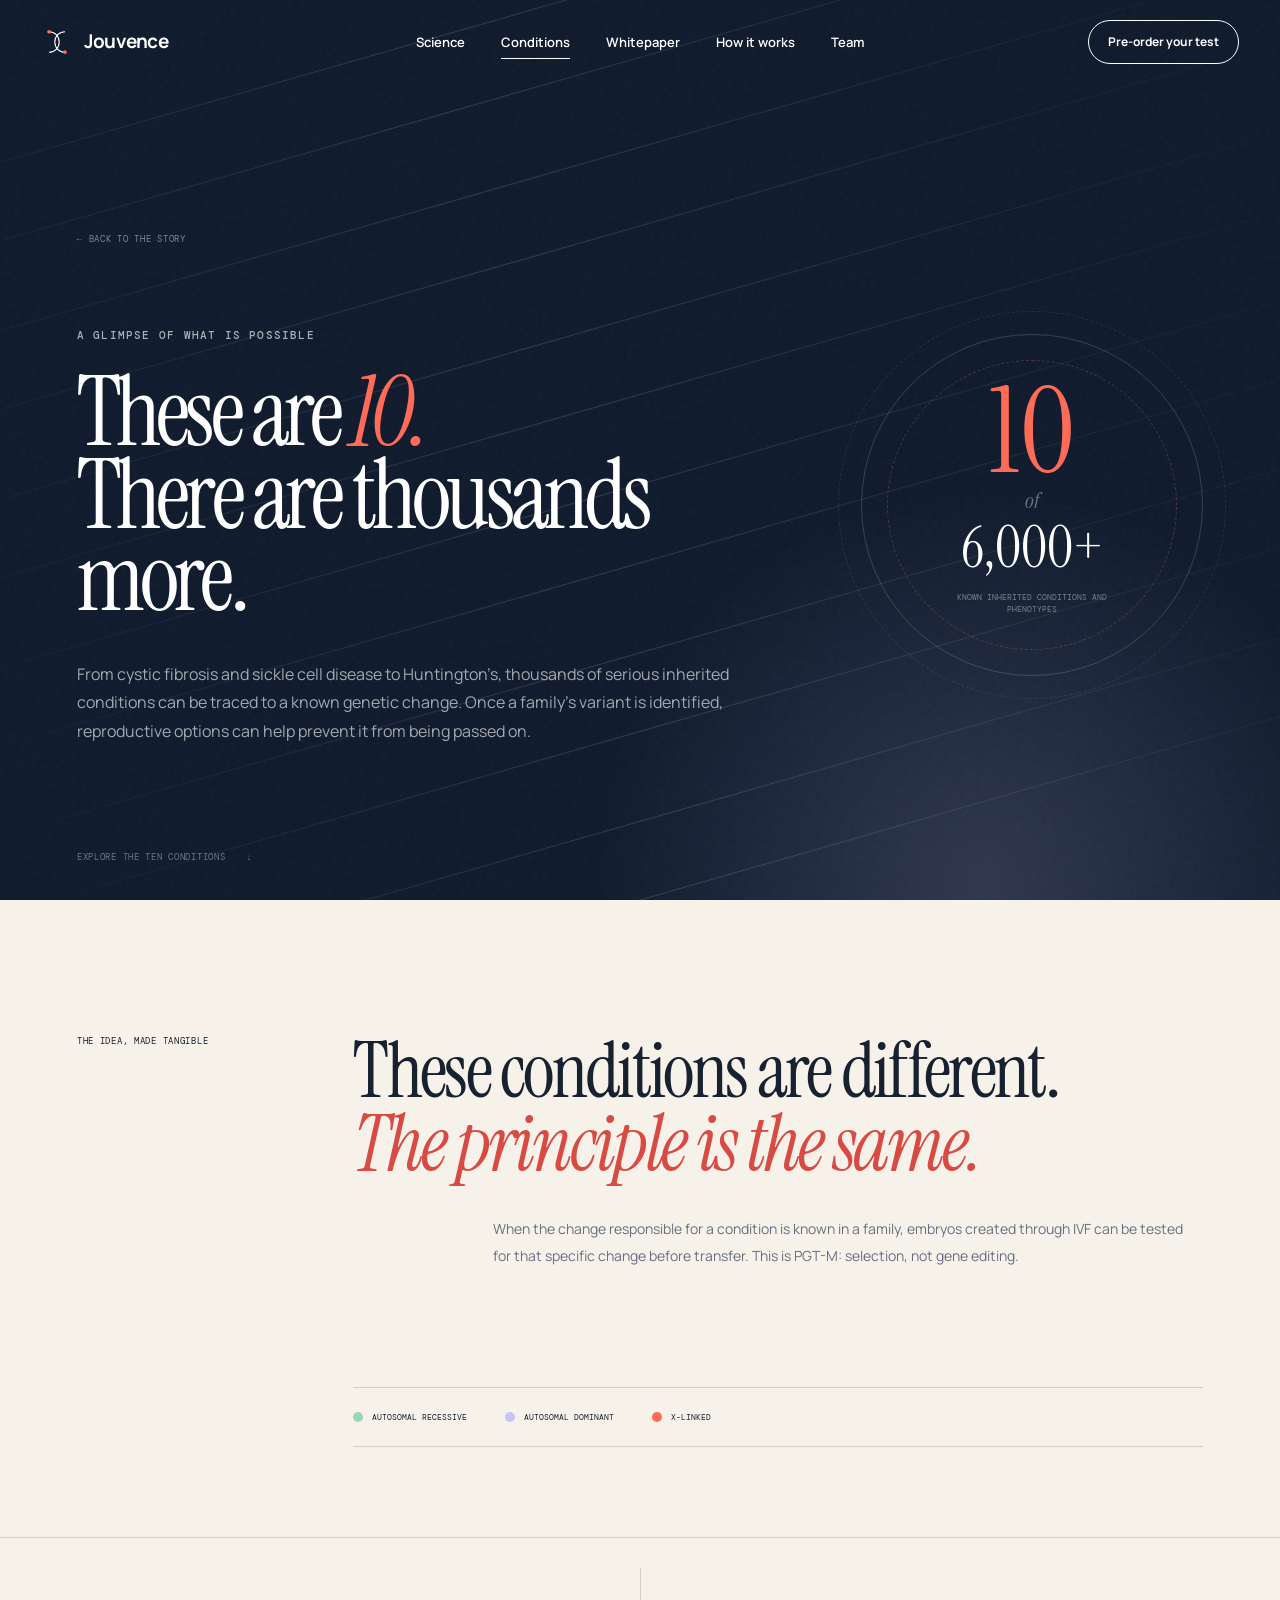
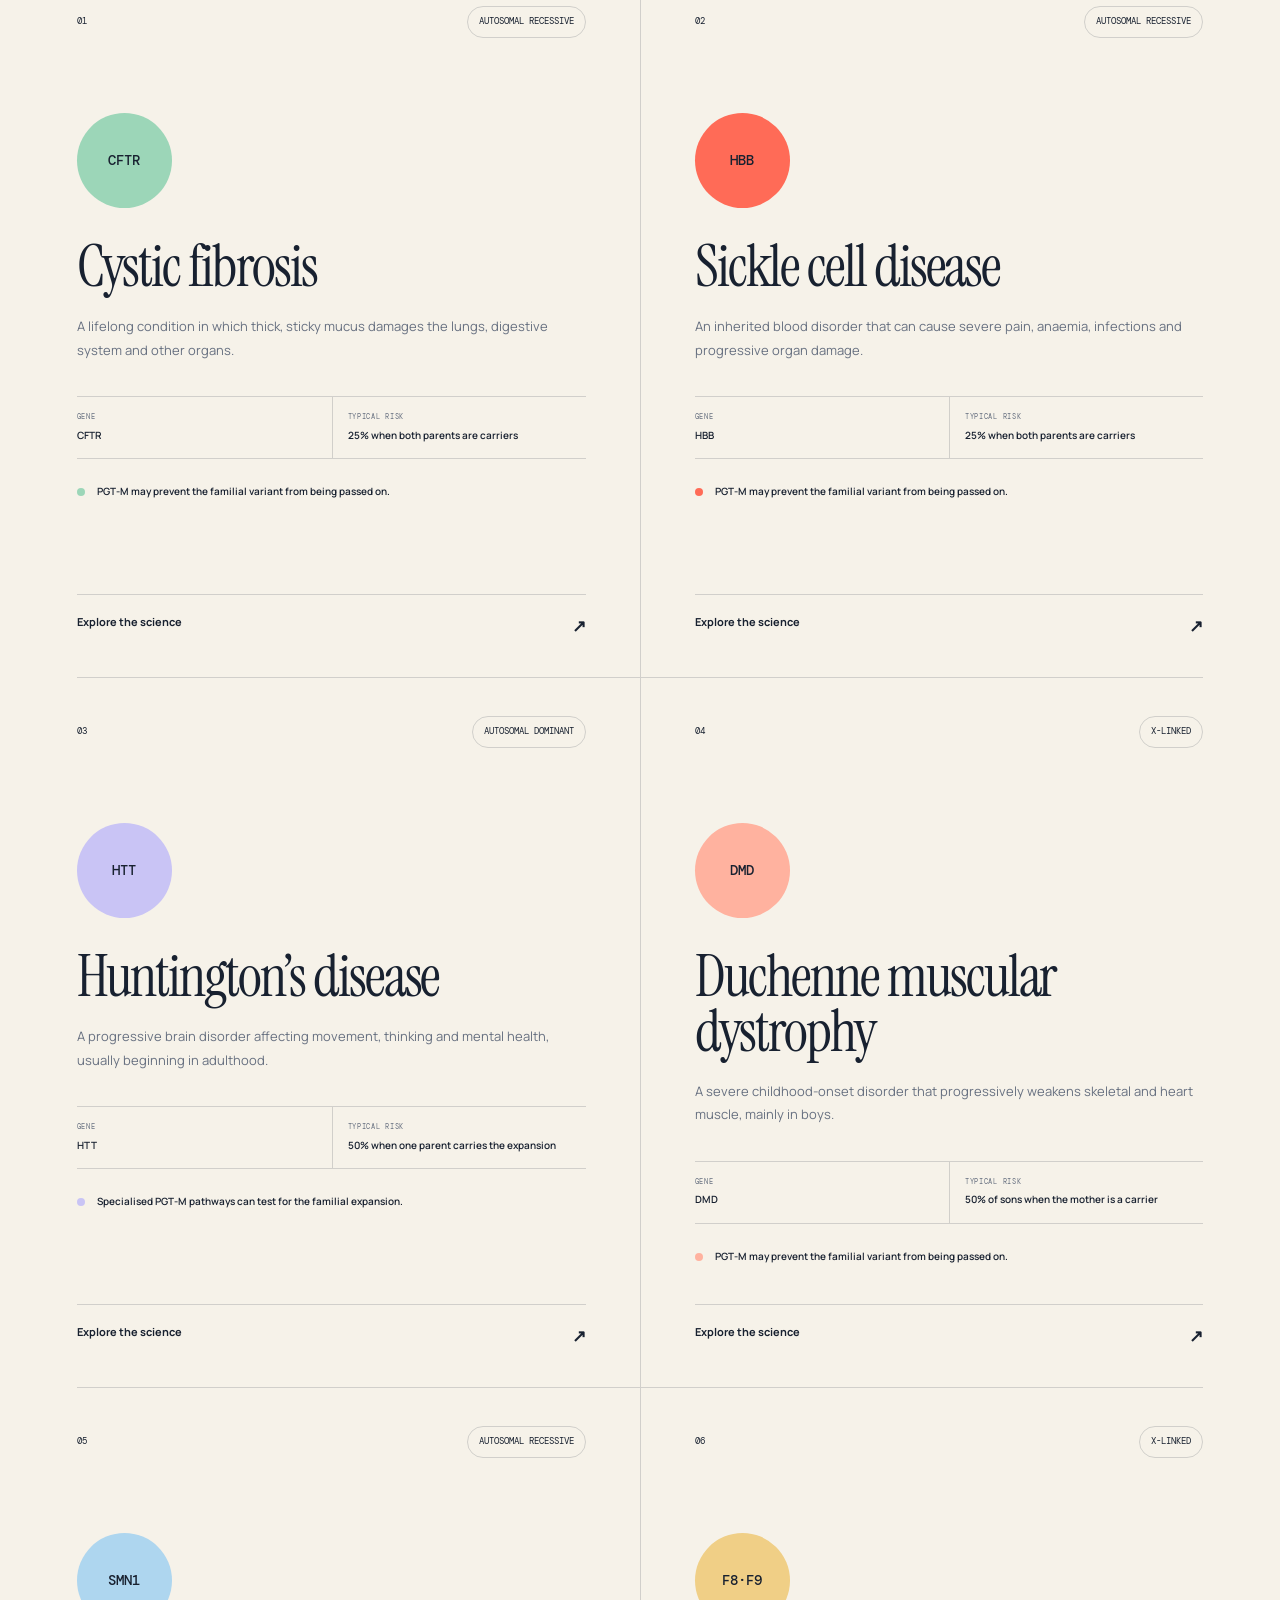
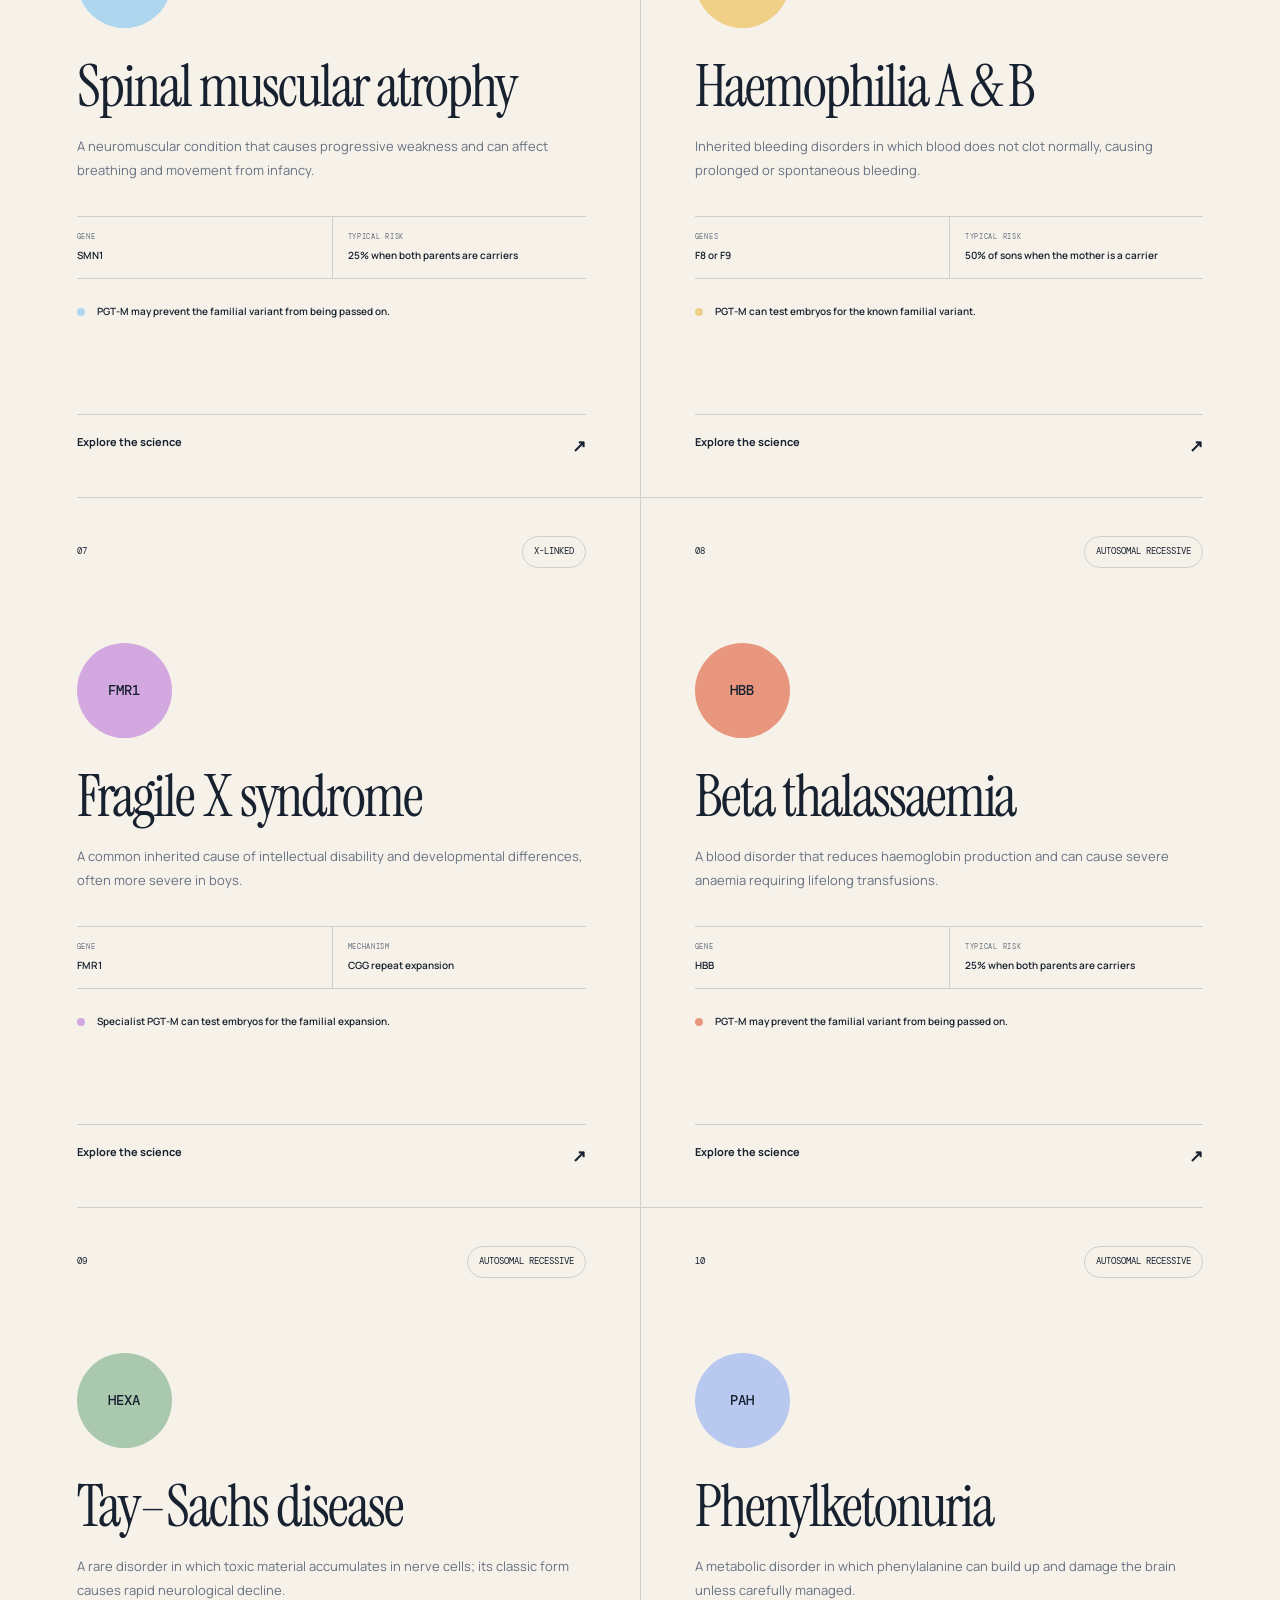
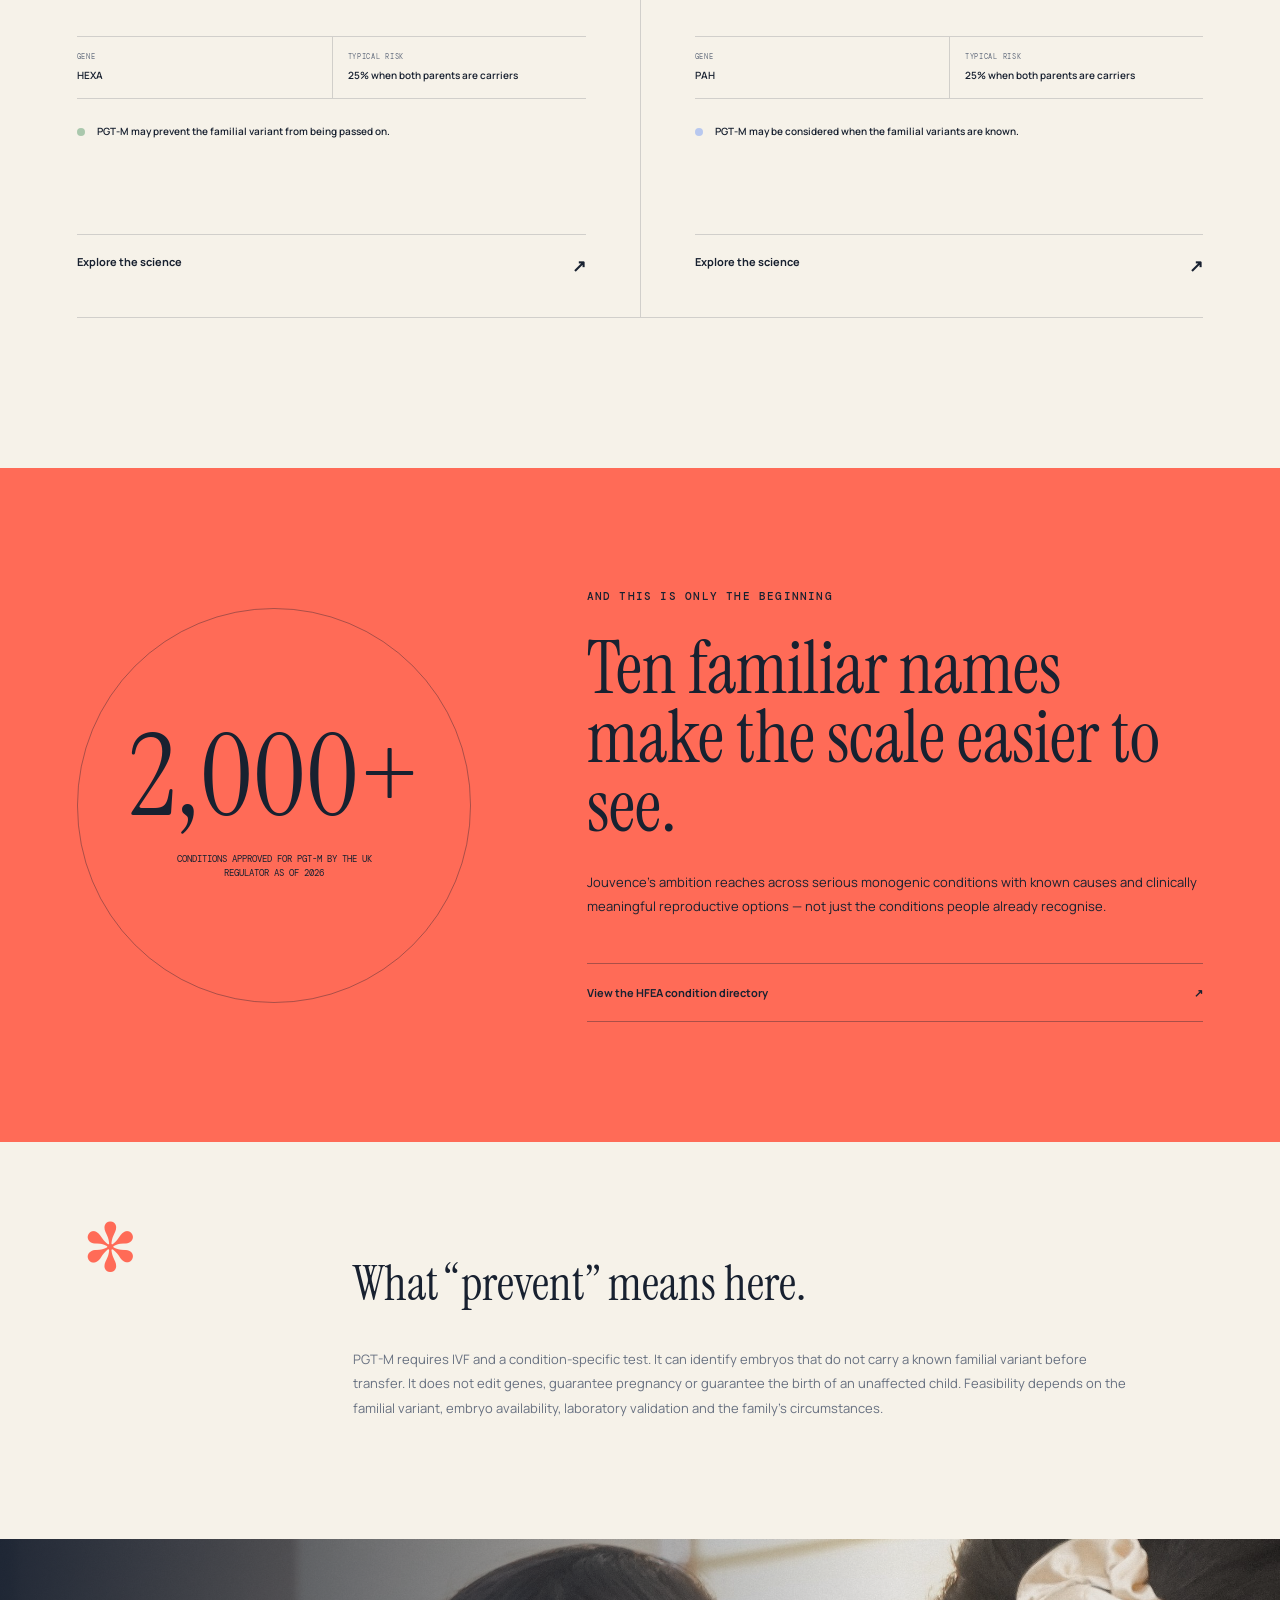
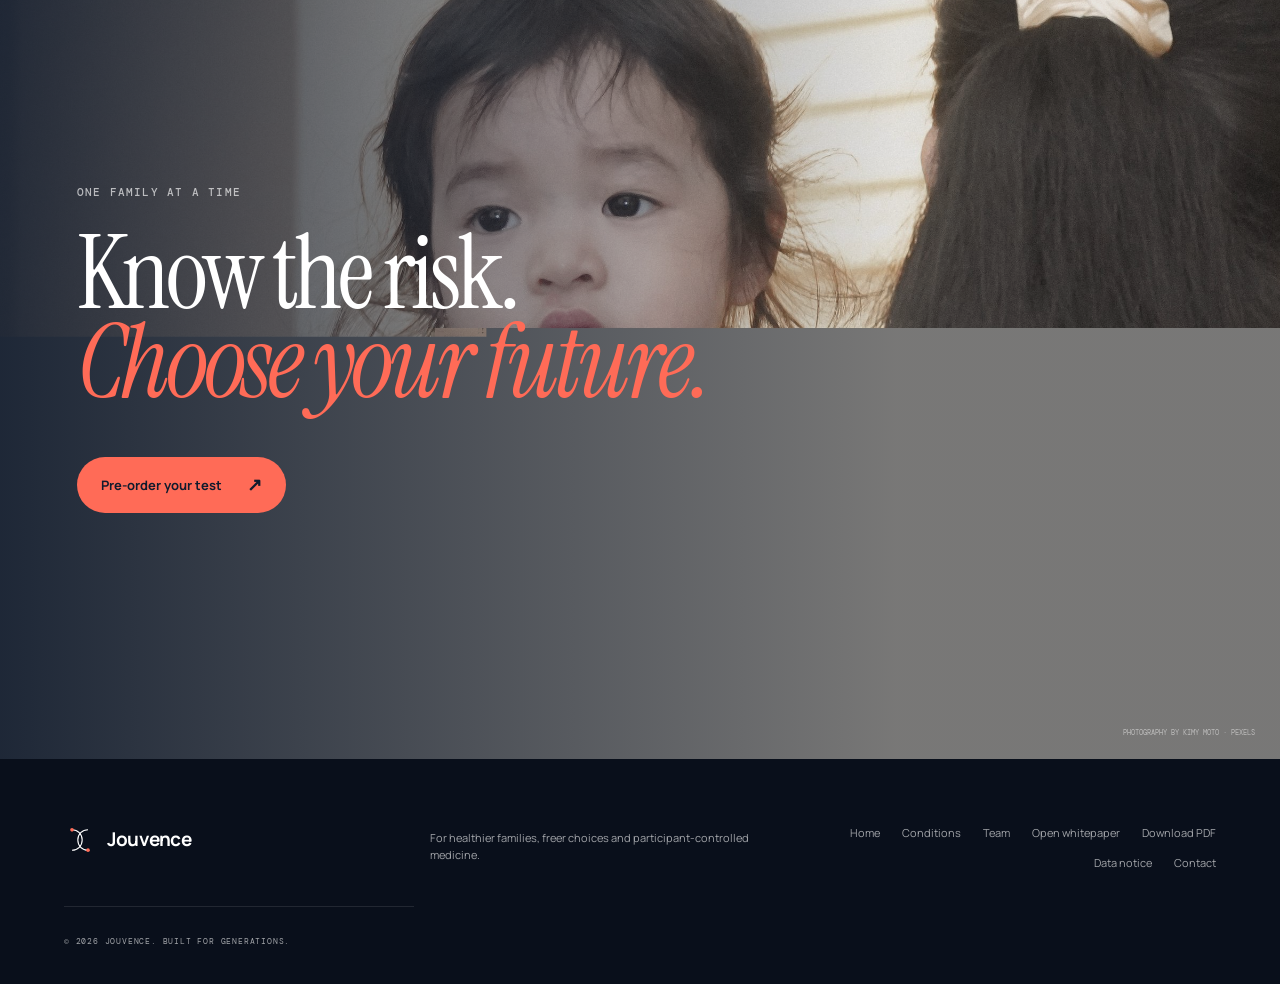
==== commit 91a72518: "Restore integrated preorder and team pages" ====
--- a/diseases.html
+++ b/diseases.html
@@ -36,9 +36,9 @@
         <a class="nav-current" href="#conditions">Conditions</a>
         <a href="assets/whitepaper/jouvence-whitepaper.pdf" target="_blank" rel="noopener">Whitepaper</a>
         <a href="index.html#journey">How it works</a>
-        <a href="index.html#control">Your data</a>
+        <a href="index.html#team">Team</a>
       </nav>
-      <a class="header-cta" href="index.html#join">Join the first families</a>
+      <a class="header-cta" href="preorder.html">Pre-order your test</a>
       <button class="menu-button" type="button" aria-label="Open menu" aria-expanded="false" data-menu-button>
         <span></span><span></span>
       </button>
@@ -50,7 +50,8 @@
       <a href="assets/whitepaper/jouvence-whitepaper.pdf" target="_blank" rel="noopener">Whitepaper</a>
       <a href="index.html#journey">How it works</a>
       <a href="index.html#control">Your data</a>
-      <a href="index.html#join">Join the first families</a>
+      <a href="index.html#team">Team</a>
+      <a href="preorder.html">Pre-order your test</a>
     </nav>
 
     <main id="conditions">
@@ -226,8 +227,8 @@
         <div class="conditions-closing-overlay"></div>
         <div class="conditions-closing-copy reveal">
           <p class="eyebrow eyebrow-light">One family at a time</p>
-          <h2>Know the risk.<br /><em>Choose the future.</em></h2>
-          <a class="button button-primary" href="index.html#join">Join the first families <span>↗</span></a>
+          <h2>Know the risk.<br /><em>Choose your future.</em></h2>
+          <a class="button button-primary" href="preorder.html">Pre-order your test <span>↗</span></a>
         </div>
         <small>Photography by Kimy Moto · Pexels</small>
       </section>
@@ -239,7 +240,7 @@
         <span>Jouvence</span>
       </a>
       <p>For healthier families, freer choices and participant-controlled medicine.</p>
-      <div class="footer-links"><a href="index.html">Home</a><a href="#conditions">Conditions</a><a href="assets/whitepaper/jouvence-whitepaper.pdf" target="_blank" rel="noopener">Whitepaper</a><a href="mailto:jkobject@gmail.com">Contact</a></div>
+      <div class="footer-links"><a href="index.html">Home</a><a href="#conditions">Conditions</a><a href="index.html#team">Team</a><a href="assets/whitepaper/jouvence-whitepaper.pdf" target="_blank" rel="noopener">Open whitepaper</a><a href="assets/whitepaper/jouvence-whitepaper.pdf" download>Download PDF</a><a href="preorder.html#data-notice">Data notice</a><a href="mailto:jkobject@gmail.com">Contact</a></div>
       <p class="copyright">© <span data-year></span> Jouvence. Built for generations.</p>
     </footer>
     <script src="script.js"></script>
--- a/styles.css
+++ b/styles.css
@@ -259,6 +259,22 @@
 .choice-options article { display: grid; grid-template-columns: 45px 1fr 1.25fr; gap: 20px; align-items: center; padding: 28px 0; border-bottom: 1px solid rgba(16,27,45,.35); }
 .choice-options span { font-family: var(--mono); font-size: 9px; }.choice-options h3 { margin: 0; font-family: var(--serif); font-size: 27px; font-weight: 400; }.choice-options p { margin: 0; font-size: 11px; line-height: 1.6; }
 
+.team { padding: 145px 6vw; }
+.team-heading { display: grid; grid-template-columns: .55fr 1.45fr; gap: 6vw; align-items: start; margin-bottom: 80px; }
+.team-heading h2 { max-width: 980px; margin: 0; font-family: var(--serif); font-size: clamp(55px, 6.4vw, 98px); line-height: .94; font-weight: 400; letter-spacing: -.04em; }
+.team-heading h2 em { color: var(--green); font-weight: 400; }
+.founder-card { display: grid; grid-template-columns: minmax(300px, .8fr) minmax(480px, 1.2fr); max-width: 1220px; margin-left: auto; border-top: 1px solid rgba(255,255,255,.16); }
+.founder-portrait { position: relative; min-height: 600px; margin: 0; overflow: hidden; background: var(--midnight-soft); }
+.founder-portrait img { width: 100%; height: 100%; object-fit: cover; filter: saturate(.72) contrast(1.04); }
+.founder-copy { padding: 34px 0 10px 6vw; }
+.founder-title { display: flex; justify-content: space-between; color: rgba(255,255,255,.55); font-family: var(--mono); font-size: 9px; text-transform: uppercase; letter-spacing: .08em; }
+.founder-copy h3 { margin: 105px 0 12px; font-family: var(--serif); font-size: clamp(54px, 6vw, 88px); line-height: .92; font-weight: 400; }
+.founder-role { color: var(--coral); font-family: var(--mono); font-size: 10px; text-transform: uppercase; letter-spacing: .08em; }
+.founder-copy > p:not(.founder-role) { max-width: 650px; margin: 32px 0 48px; color: rgba(255,255,255,.65); font-size: 14px; line-height: 1.85; }
+.founder-links { display: flex; flex-wrap: wrap; gap: 10px; }
+.founder-links a { padding: 10px 14px; border: 1px solid rgba(255,255,255,.2); border-radius: 999px; color: rgba(255,255,255,.82); font-size: 10px; font-weight: 700; transition: border-color .25s, color .25s, background .25s; }
+.founder-links a:hover { border-color: var(--green); background: var(--green); color: var(--midnight); }
+
 .join { padding: 145px 5vw; }
 .join-heading { max-width: 940px; margin-bottom: 75px; }
 .join-heading h2 { margin: 0; font-family: var(--serif); font-size: clamp(55px, 6vw, 94px); line-height: .95; font-weight: 400; }
@@ -275,8 +291,8 @@
 .closing-orbit { position: absolute; width: 820px; height: 820px; border: 1px solid rgba(255,255,255,.07); border-radius: 50%; }
 .closing-orbit::before, .closing-orbit::after { content: ""; position: absolute; inset: 16%; border: 1px dashed rgba(255,255,255,.08); border-radius: 50%; }.closing-orbit::after { inset: 34%; border-color: rgba(255,107,87,.25); animation: spin 25s linear infinite; }
 
-.site-footer { padding: 65px 5vw 32px; display: grid; grid-template-columns: 1fr 1fr 1fr; gap: 30px; align-items: start; background: #090f1b; color: rgba(255,255,255,.62); font-size: 11px; }
-.footer-brand { color: white; }.site-footer > p { margin: 5px 0; max-width: 350px; }.footer-links { justify-self: end; display: flex; gap: 25px; }.footer-links a:hover { color: white; }.copyright { grid-column: 1/-1; padding-top: 28px; border-top: 1px solid rgba(255,255,255,.1); font-family: var(--mono); font-size: 8px; text-transform: uppercase; letter-spacing: .1em; }
+.site-footer { padding: 65px 5vw 32px; display: grid; grid-template-columns: 1fr 1fr 1.25fr; gap: 30px; align-items: start; background: #090f1b; color: rgba(255,255,255,.62); font-size: 11px; }
+.footer-brand { color: white; }.site-footer > p { margin: 5px 0; max-width: 350px; }.footer-links { justify-self: end; display: flex; flex-wrap: wrap; justify-content: flex-end; gap: 13px 22px; }.footer-links a:hover { color: white; }.copyright { grid-column: 1/-1; padding-top: 28px; border-top: 1px solid rgba(255,255,255,.1); font-family: var(--mono); font-size: 8px; text-transform: uppercase; letter-spacing: .1em; }
 
 .reveal { opacity: 1; transform: none; }
 .js .reveal { opacity: 0; transform: translateY(25px); transition: opacity .8s ease, transform .8s ease; }
@@ -300,6 +316,7 @@
   .inheritance-card { padding-left: 20px; padding-right: 20px; }
   .lifelong { grid-template-columns: 1fr; }.lifelong-map { max-width: 800px; width: 100%; margin: 30px auto 0; }
   .choice { grid-template-columns: 1fr; }.choice-copy { margin-bottom: 20px; }
+  .team-heading { grid-template-columns: 1fr; }.founder-card { grid-template-columns: .9fr 1.1fr; }
 }
 
 @media (max-width: 760px) {
@@ -309,7 +326,7 @@
   .hero-intro { font-size: 16px; }.hero-actions { align-items: flex-start; flex-direction: column; gap: 24px; }
   .genome-stage { width: 118vw; margin-left: -14vw; margin-top: -10px; }.genome-label { display: none; }.genome-caption { bottom: 3%; }
   .hero-footnote { left: 22px; right: 22px; }.hero-footnote span:last-child { display: none; }
-  .manifesto, .science, .journey, .lifelong, .control, .choice, .join { padding: 95px 22px; }
+  .manifesto, .science, .journey, .lifelong, .control, .choice, .team, .join { padding: 95px 22px; }
   .editorial-break { height: 720px; min-height: 0; }.editorial-break img { object-position: 58% center; }.editorial-break figcaption { left: 22px; right: 22px; bottom: 38px; }.editorial-break figcaption small { position: static; margin-top: 25px; }.editorial-break figcaption strong { font-size: 55px; }
   .manifesto { display: block; }.manifesto-index { margin-bottom: 55px; }.manifesto-copy p { font-size: 45px; }.manifesto-aside { margin-top: 65px; }
   .section-heading { margin-bottom: 48px; }.section-heading h2 { font-size: 49px; }
@@ -323,9 +340,10 @@
   .control-promises { grid-template-columns: 1fr 1fr; }.control-promises article { min-height: 220px; padding: 20px 20px 20px 0; border-bottom: 1px solid rgba(255,255,255,.16); }.control-promises article:not(:first-child) { padding-left: 20px; }.control-promises article:nth-child(2) { border-right: 0; }.control-promises h3 { margin-top: 40px; }
   .choice-copy h2 { font-size: 70px; }.choice-options article { grid-template-columns: 30px 1fr; }.choice-options p { grid-column: 2; }
   .choice-photo { height: 460px; margin-top: 55px; }
+  .team-heading { gap: 20px; margin-bottom: 55px; }.team-heading h2 { font-size: 51px; }.founder-card { grid-template-columns: 1fr; }.founder-portrait { min-height: 0; aspect-ratio: 1; }.founder-copy { padding: 35px 0 0; }.founder-copy h3 { margin-top: 60px; font-size: 58px; }.founder-links { gap: 8px; }
   .join-heading h2 { font-size: 51px; }.join-grid { grid-template-columns: 1fr; }.join-card { min-height: 440px; }.join-card h3 { margin-top: 75px; }
   .closing { min-height: 700px; padding: 100px 22px; }.closing h2 { font-size: 52px; }
-  .site-footer { grid-template-columns: 1fr; padding: 55px 22px 30px; }.footer-links { justify-self: start; }.copyright { grid-column: 1; }
+  .site-footer { grid-template-columns: 1fr; padding: 55px 22px 30px; }.footer-links { justify-self: start; justify-content: flex-start; }.copyright { grid-column: 1; }
 }
 
 @media (max-width: 360px) {
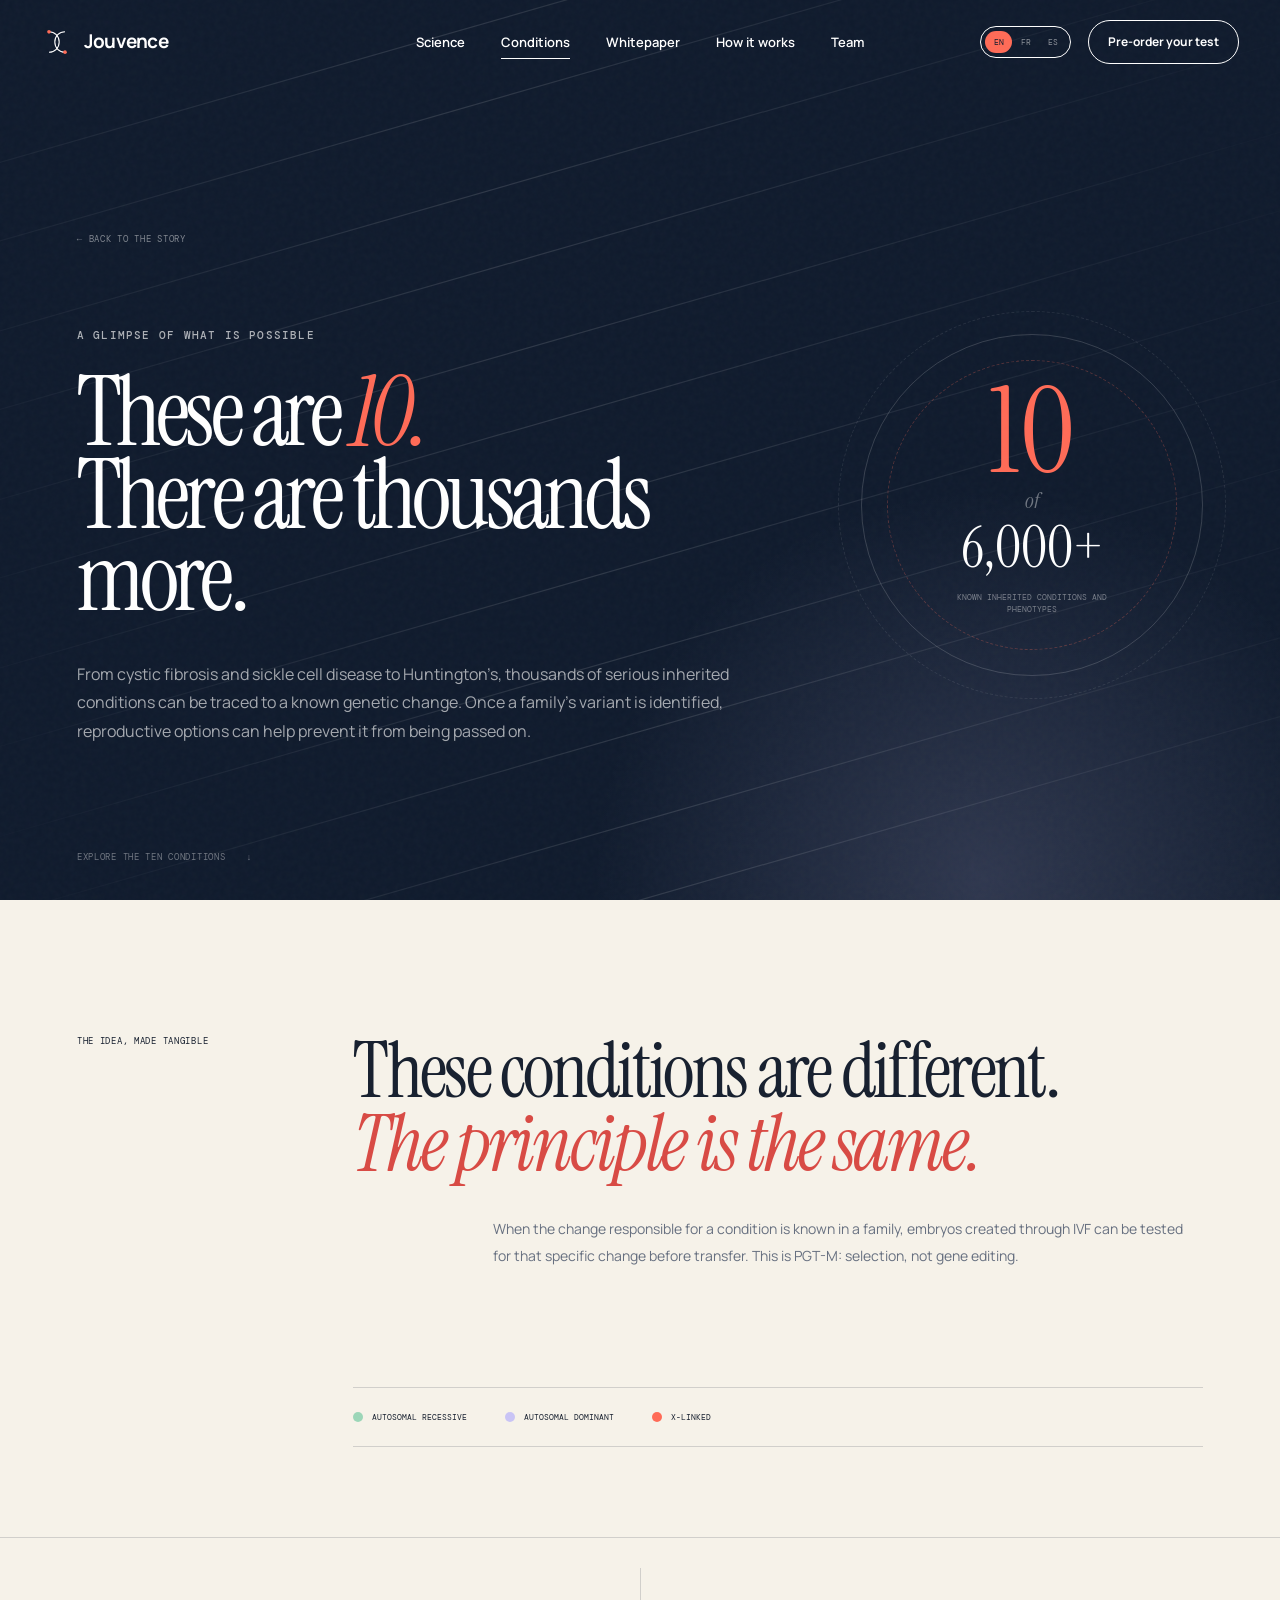
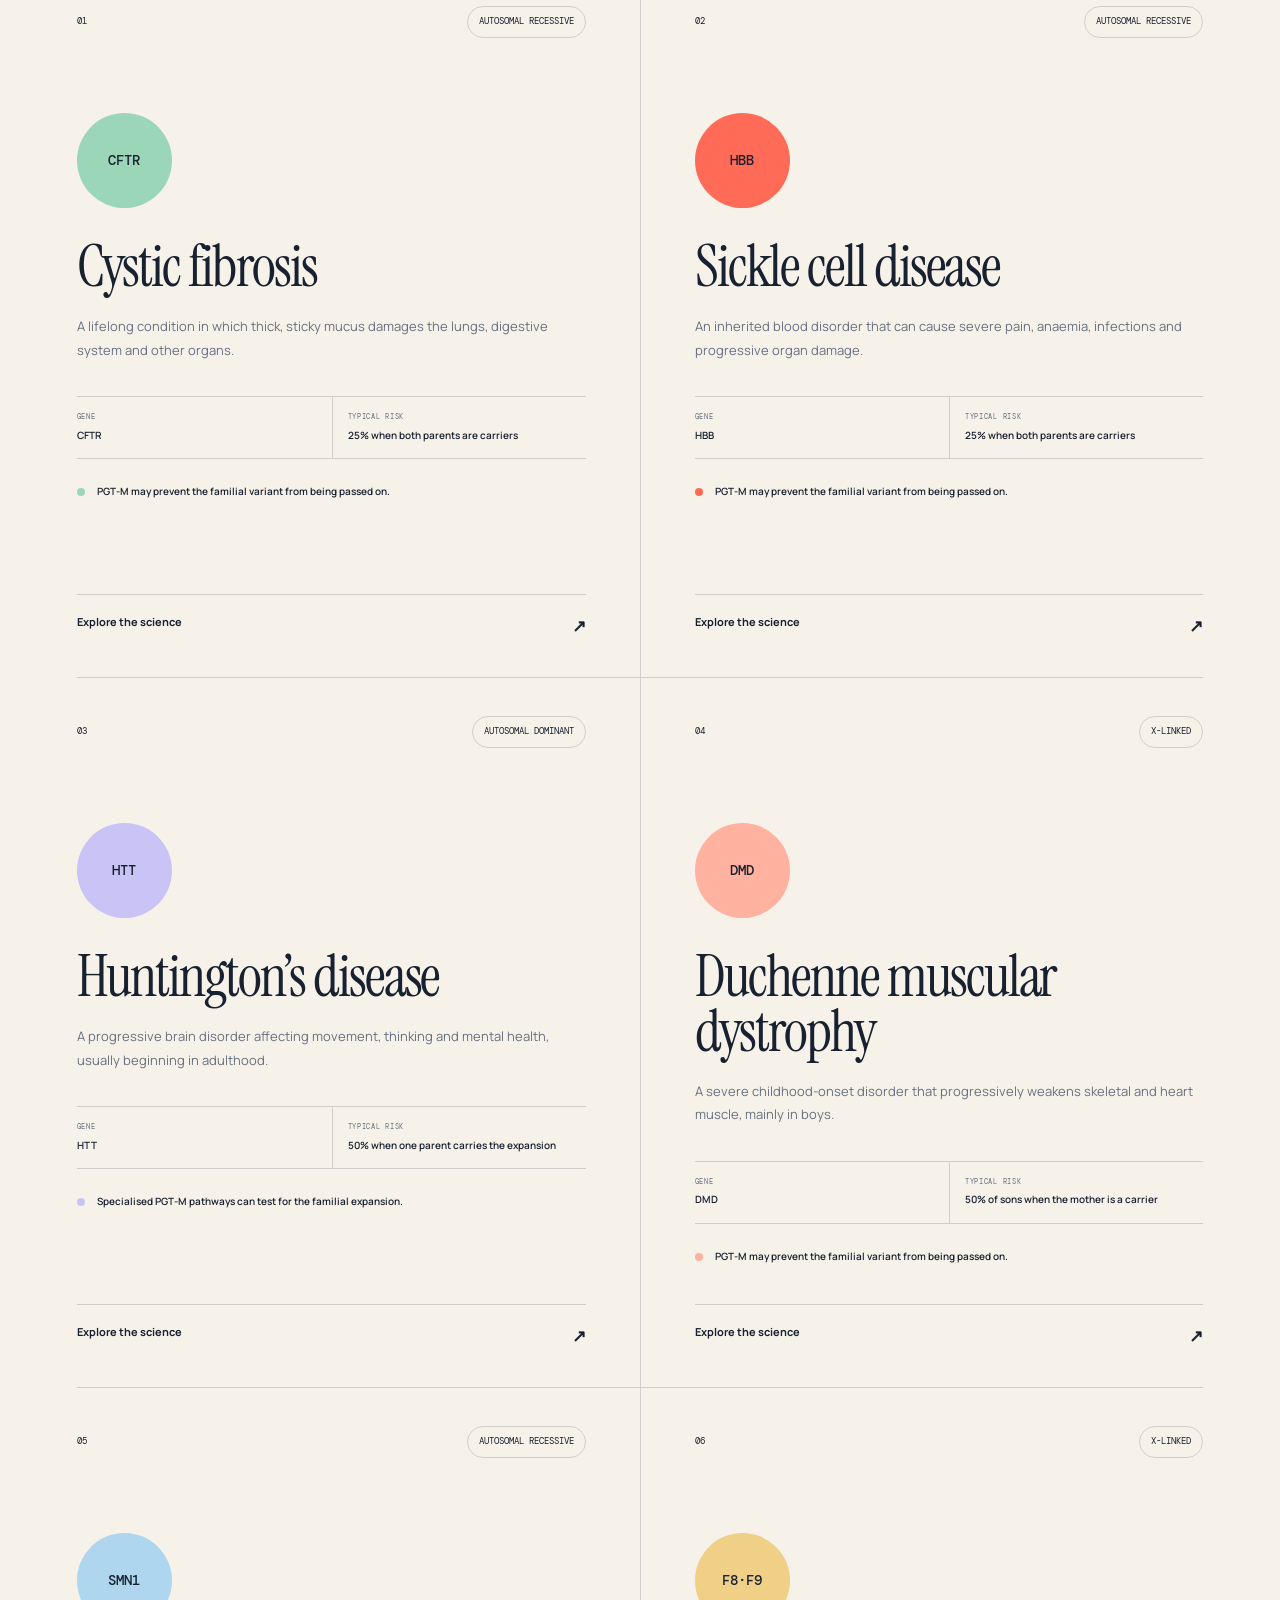
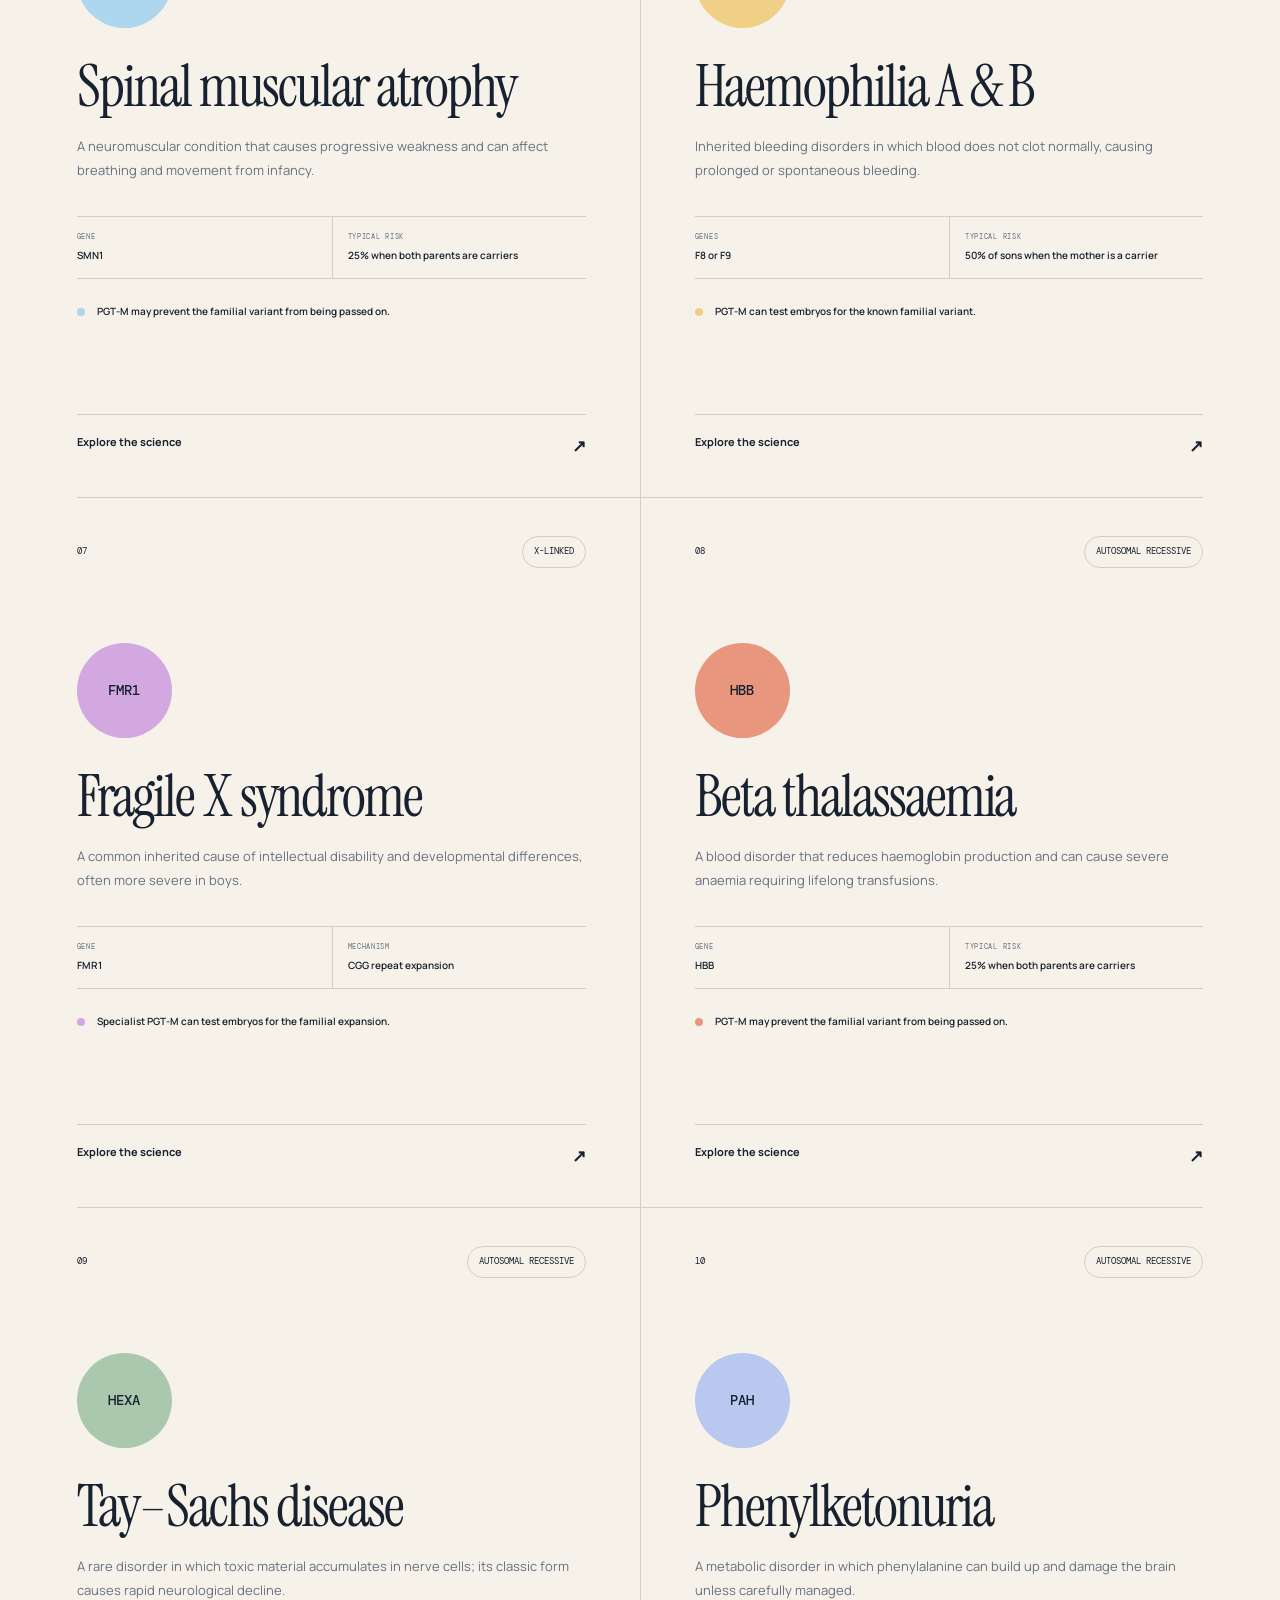
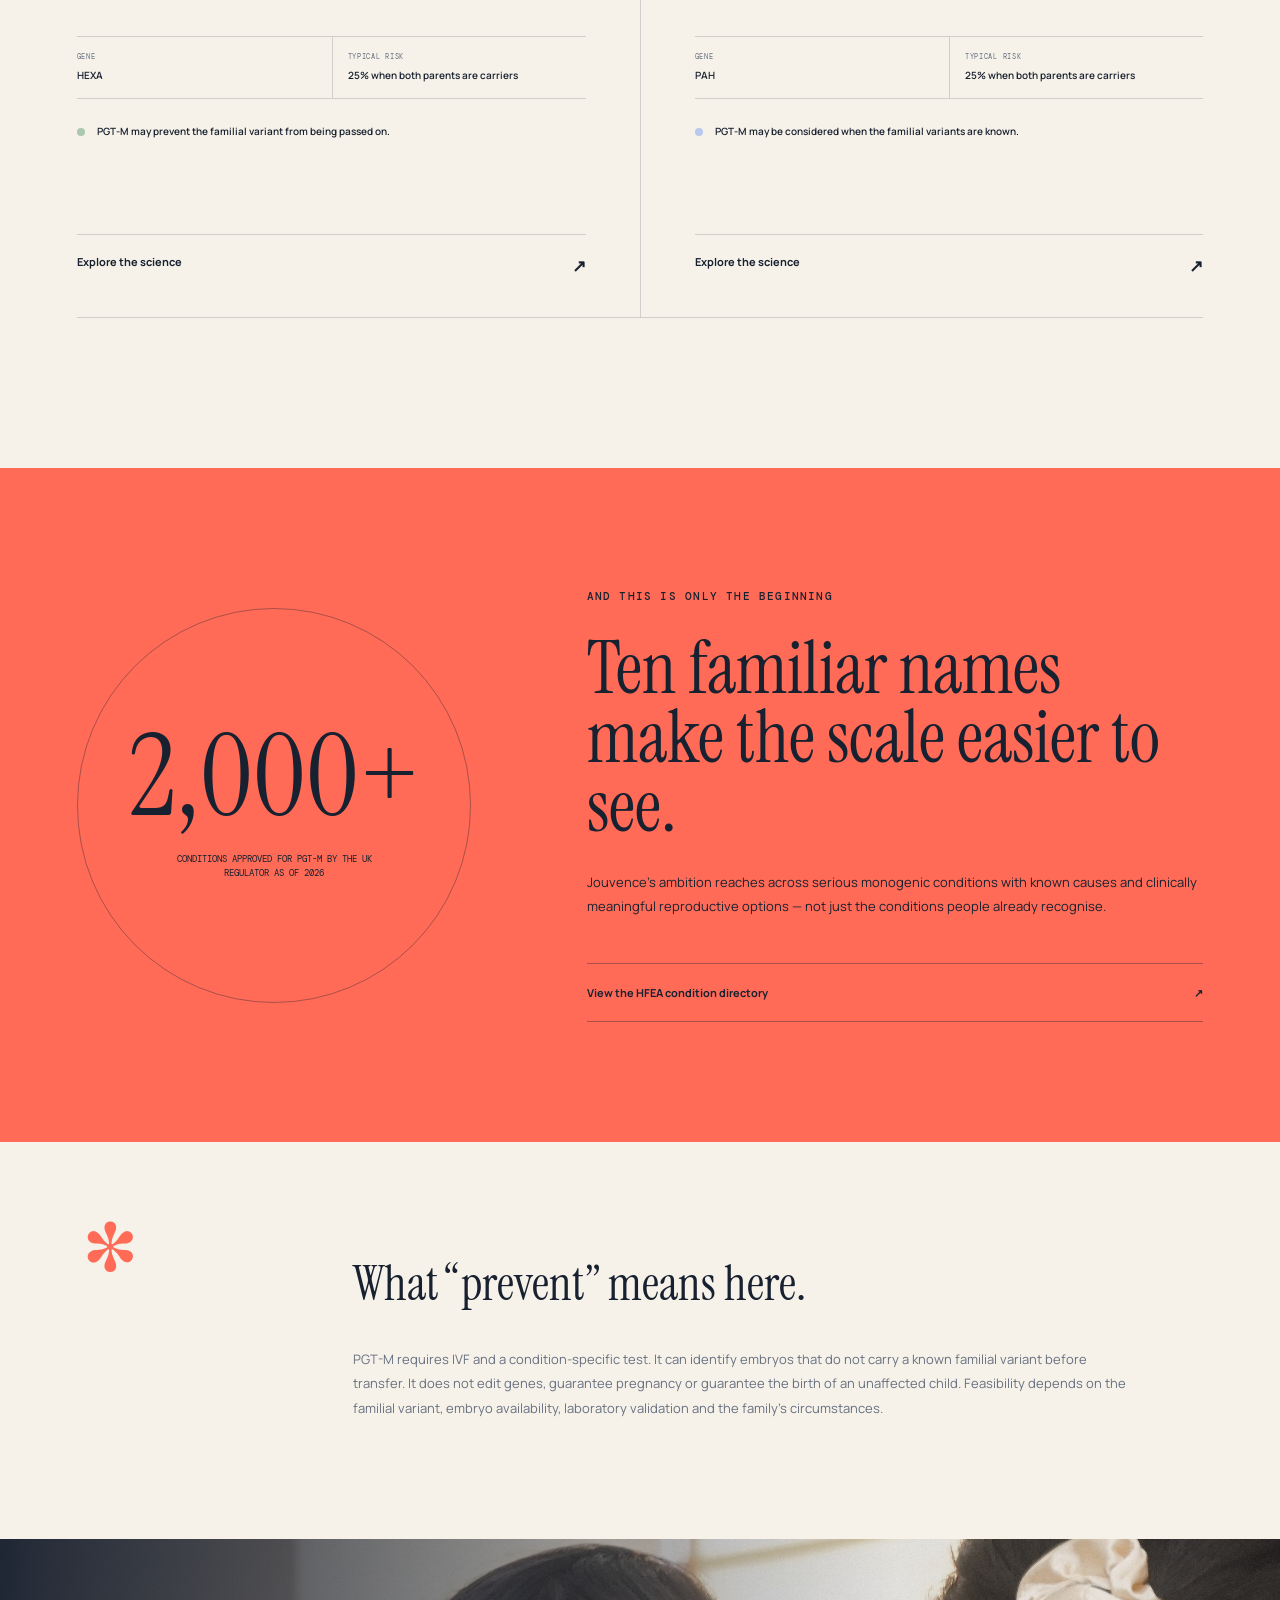
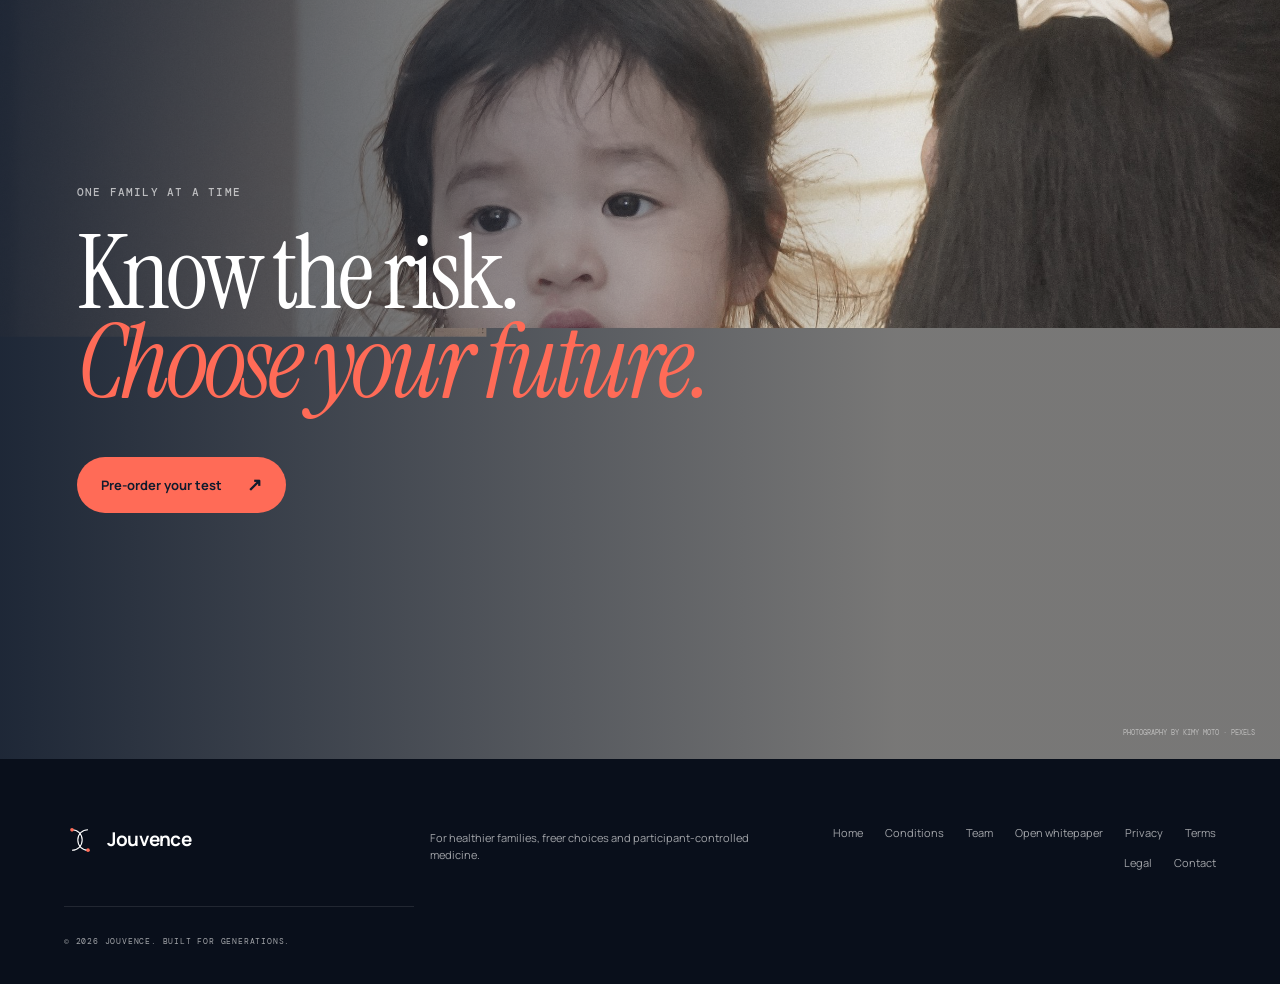
==== commit ebe053ef: "Restore French Spanish and legal pages" ====
--- a/diseases.html
+++ b/diseases.html
@@ -9,16 +9,10 @@
     />
     <title>10 of 6,000+ inherited conditions — Jouvence</title>
     <script>document.documentElement.classList.add("js");</script>
-    <link rel="preconnect" href="https://fonts.googleapis.com" />
-    <link rel="preconnect" href="https://fonts.gstatic.com" crossorigin />
-    <link
-      href="https://fonts.googleapis.com/css2?family=DM+Mono:wght@400;500&amp;family=Instrument+Serif:ital@0;1&amp;family=Manrope:wght@400;500;600;700&amp;display=swap"
-      rel="stylesheet"
-    />
     <link rel="stylesheet" href="styles.css" />
     <link rel="stylesheet" href="diseases.css" />
   </head>
-  <body class="disease-page">
+  <body class="disease-page" data-page="diseases">
     <div class="page-grain" aria-hidden="true"></div>
 
     <header class="site-header conditions-header" data-header>
@@ -38,13 +32,21 @@
         <a href="index.html#journey">How it works</a>
         <a href="index.html#team">Team</a>
       </nav>
-      <a class="header-cta" href="preorder.html">Pre-order your test</a>
+      <div class="header-actions">
+        <div class="language-switcher" aria-label="Language">
+          <a href="?lang=en" data-lang-option="en">EN</a><a href="?lang=fr" data-lang-option="fr">FR</a><a href="?lang=es" data-lang-option="es">ES</a>
+        </div>
+        <a class="header-cta" href="preorder.html">Pre-order your test</a>
+      </div>
       <button class="menu-button" type="button" aria-label="Open menu" aria-expanded="false" data-menu-button>
         <span></span><span></span>
       </button>
     </header>
 
     <nav class="mobile-nav" aria-label="Mobile navigation" aria-hidden="true" inert data-mobile-nav>
+      <div class="mobile-language-switcher language-switcher" aria-label="Language">
+        <a href="?lang=en" data-lang-option="en">EN</a><a href="?lang=fr" data-lang-option="fr">FR</a><a href="?lang=es" data-lang-option="es">ES</a>
+      </div>
       <a href="index.html#science">Science</a>
       <a href="#conditions">Conditions</a>
       <a href="assets/whitepaper/jouvence-whitepaper.pdf" target="_blank" rel="noopener">Whitepaper</a>
@@ -240,9 +242,10 @@
         <span>Jouvence</span>
       </a>
       <p>For healthier families, freer choices and participant-controlled medicine.</p>
-      <div class="footer-links"><a href="index.html">Home</a><a href="#conditions">Conditions</a><a href="index.html#team">Team</a><a href="assets/whitepaper/jouvence-whitepaper.pdf" target="_blank" rel="noopener">Open whitepaper</a><a href="assets/whitepaper/jouvence-whitepaper.pdf" download>Download PDF</a><a href="preorder.html#data-notice">Data notice</a><a href="mailto:jkobject@gmail.com">Contact</a></div>
+      <div class="footer-links"><a href="index.html">Home</a><a href="#conditions">Conditions</a><a href="index.html#team">Team</a><a href="assets/whitepaper/jouvence-whitepaper.pdf" target="_blank" rel="noopener">Open whitepaper</a><a href="privacy.html">Privacy</a><a href="terms.html">Terms</a><a href="legal.html">Legal</a><a href="mailto:jkobject@gmail.com">Contact</a></div>
       <p class="copyright">© <span data-year></span> Jouvence. Built for generations.</p>
     </footer>
+    <script src="i18n.js"></script>
     <script src="script.js"></script>
   </body>
 </html>
--- a/styles.css
+++ b/styles.css
@@ -1,3 +1,11 @@
+@font-face { font-family: "Instrument Serif"; src: url("assets/fonts/InstrumentSerif-Regular.ttf") format("truetype"); font-style: normal; font-weight: 400; font-display: swap; }
+@font-face { font-family: "Instrument Serif"; src: url("assets/fonts/InstrumentSerif-Italic.ttf") format("truetype"); font-style: italic; font-weight: 400; font-display: swap; }
+@font-face { font-family: "Manrope"; src: url("assets/fonts/Manrope-Regular.ttf") format("truetype"); font-style: normal; font-weight: 400; font-display: swap; }
+@font-face { font-family: "Manrope"; src: url("assets/fonts/Manrope-SemiBold.ttf") format("truetype"); font-style: normal; font-weight: 600; font-display: swap; }
+@font-face { font-family: "Manrope"; src: url("assets/fonts/Manrope-Bold.ttf") format("truetype"); font-style: normal; font-weight: 700; font-display: swap; }
+@font-face { font-family: "DM Mono"; src: url("assets/fonts/DMMono-Regular.ttf") format("truetype"); font-style: normal; font-weight: 400; font-display: swap; }
+@font-face { font-family: "DM Mono"; src: url("assets/fonts/DMMono-Medium.ttf") format("truetype"); font-style: normal; font-weight: 500; font-display: swap; }
+
 :root {
   --midnight: #101b2d;
   --midnight-soft: #18263a;
@@ -70,6 +78,13 @@
 .desktop-nav a:hover::after { right: 0; }
 .header-cta { justify-self: end; padding: 12px 19px; border: 1px solid currentColor; border-radius: 999px; font-size: 12px; font-weight: 700; transition: background .25s, color .25s; }
 .header-cta:hover { background: var(--coral); border-color: var(--coral); color: #fff; }
+.header-actions { justify-self: end; display: flex; align-items: center; gap: 17px; }
+.language-switcher { display: inline-flex; align-items: center; padding: 4px; border: 1px solid currentColor; border-radius: 999px; font-family: var(--mono); font-size: 8px; line-height: 1; }
+.language-switcher a { min-width: 27px; padding: 7px 6px; border-radius: 999px; text-align: center; opacity: .52; transition: opacity .2s, color .2s, background .2s; }
+.language-switcher a:hover { opacity: 1; }
+.language-switcher a.is-active { color: var(--midnight); background: var(--coral); opacity: 1; }
+.site-header.is-scrolled .language-switcher a.is-active, .site-header.menu-open .language-switcher a.is-active { color: white; background: var(--midnight); }
+.mobile-language-switcher { align-self: flex-start; margin-bottom: 22px; font-family: var(--mono); font-size: 10px; }
 .menu-button, .mobile-nav { display: none; }
 
 .section-dark { background: var(--midnight); color: white; }
@@ -305,7 +320,7 @@
 @keyframes floatTwo { 50% { transform: translate(-12px,10px); } }
 
 @media (max-width: 1050px) {
-  .desktop-nav, .header-cta { display: none; }
+  .desktop-nav, .header-actions { display: none; }
   .site-header { grid-template-columns: 1fr auto; }
   .menu-button { display: block; position: relative; width: 42px; height: 42px; padding: 0; border: 1px solid currentColor; border-radius: 50%; background: transparent; color: inherit; }
   .menu-button span { position: absolute; left: 12px; right: 12px; height: 1px; background: currentColor; transition: transform .25s, top .25s; }.menu-button span:first-child { top: 16px; }.menu-button span:last-child { top: 23px; }.menu-button[aria-expanded="true"] span:first-child { top: 20px; transform: rotate(45deg); }.menu-button[aria-expanded="true"] span:last-child { top: 20px; transform: rotate(-45deg); }
@@ -321,7 +336,7 @@
 
 @media (max-width: 760px) {
   .site-header { height: 70px; padding: 0 20px; }
-  .hero { min-height: 930px; padding: 125px 22px 70px; align-content: start; }
+  .hero { min-height: 930px; grid-template-columns: minmax(0, 1fr); padding: 125px 22px 70px; align-content: start; }
   .hero-copy { min-width: 0; }.hero h1 { font-size: clamp(46px, 12vw, 68px); line-height: .9; }
   .hero-intro { font-size: 16px; }.hero-actions { align-items: flex-start; flex-direction: column; gap: 24px; }
   .genome-stage { width: 118vw; margin-left: -14vw; margin-top: -10px; }.genome-label { display: none; }.genome-caption { bottom: 3%; }
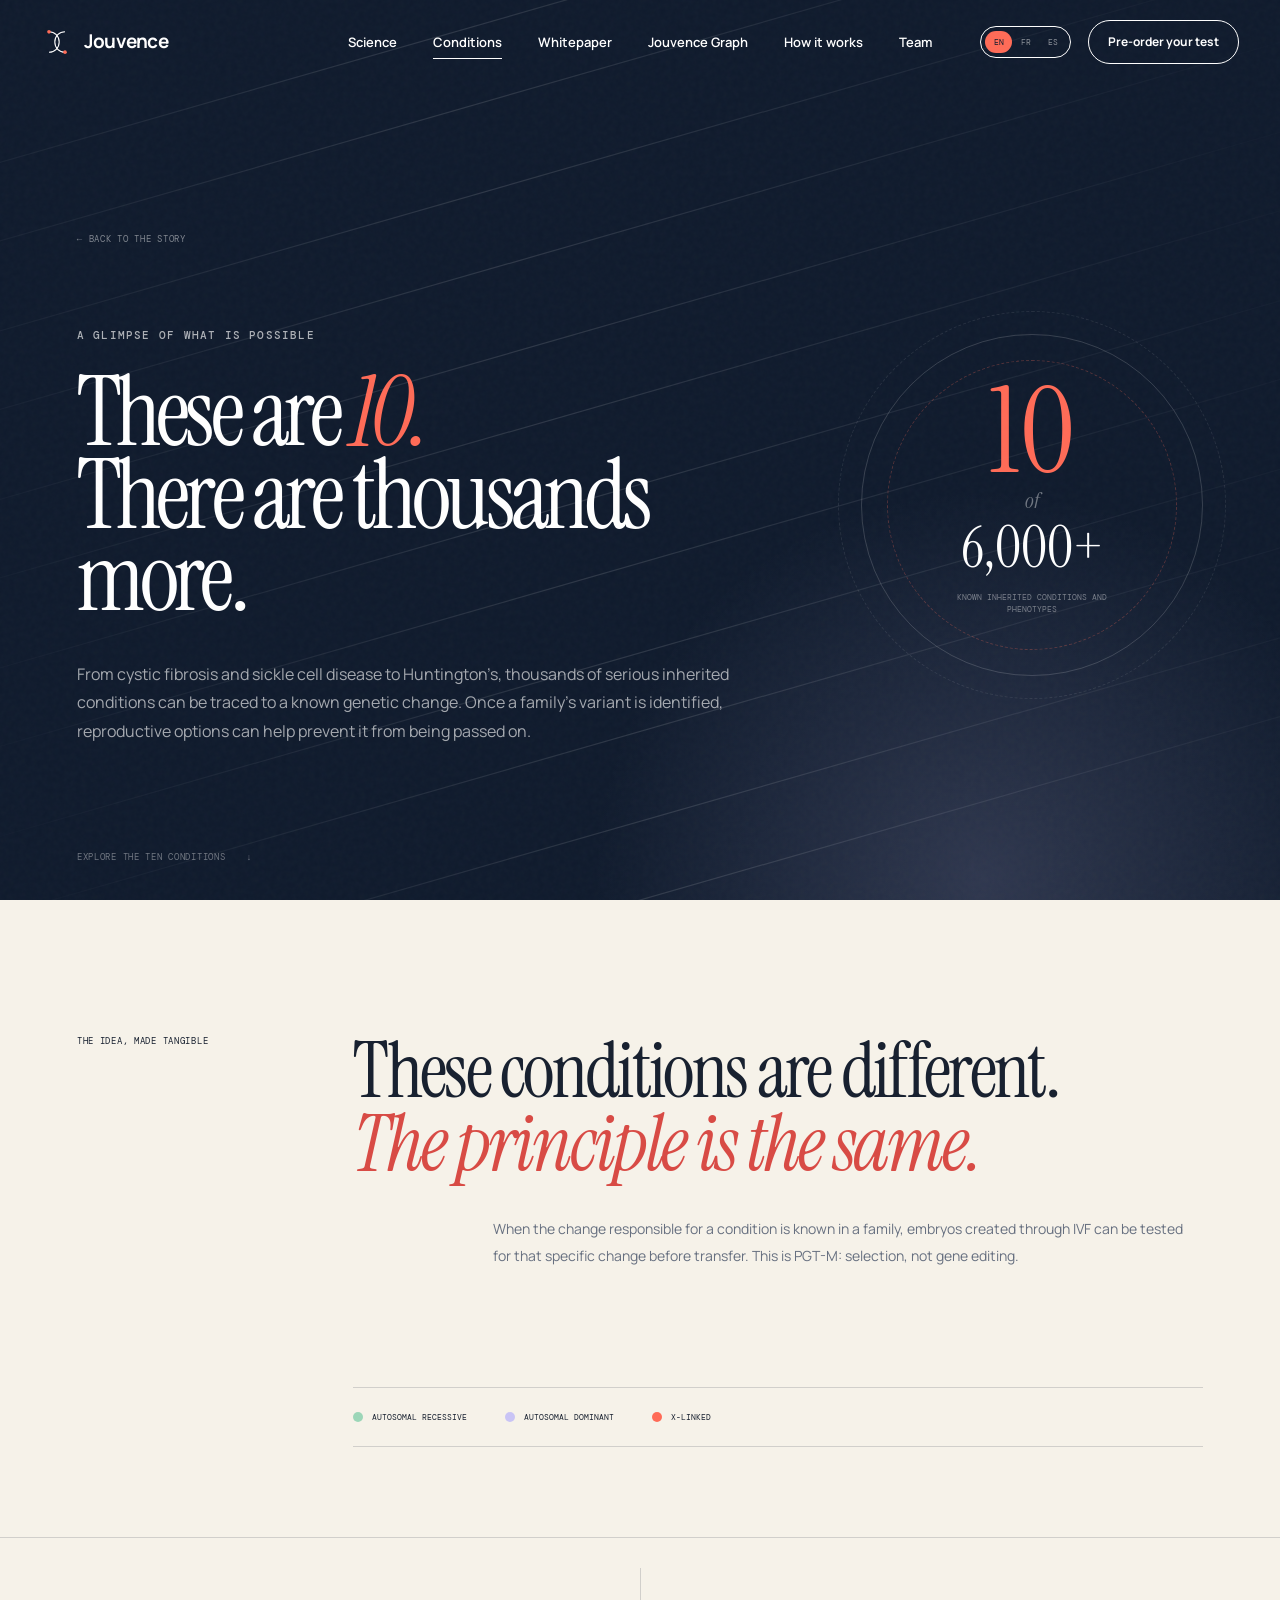
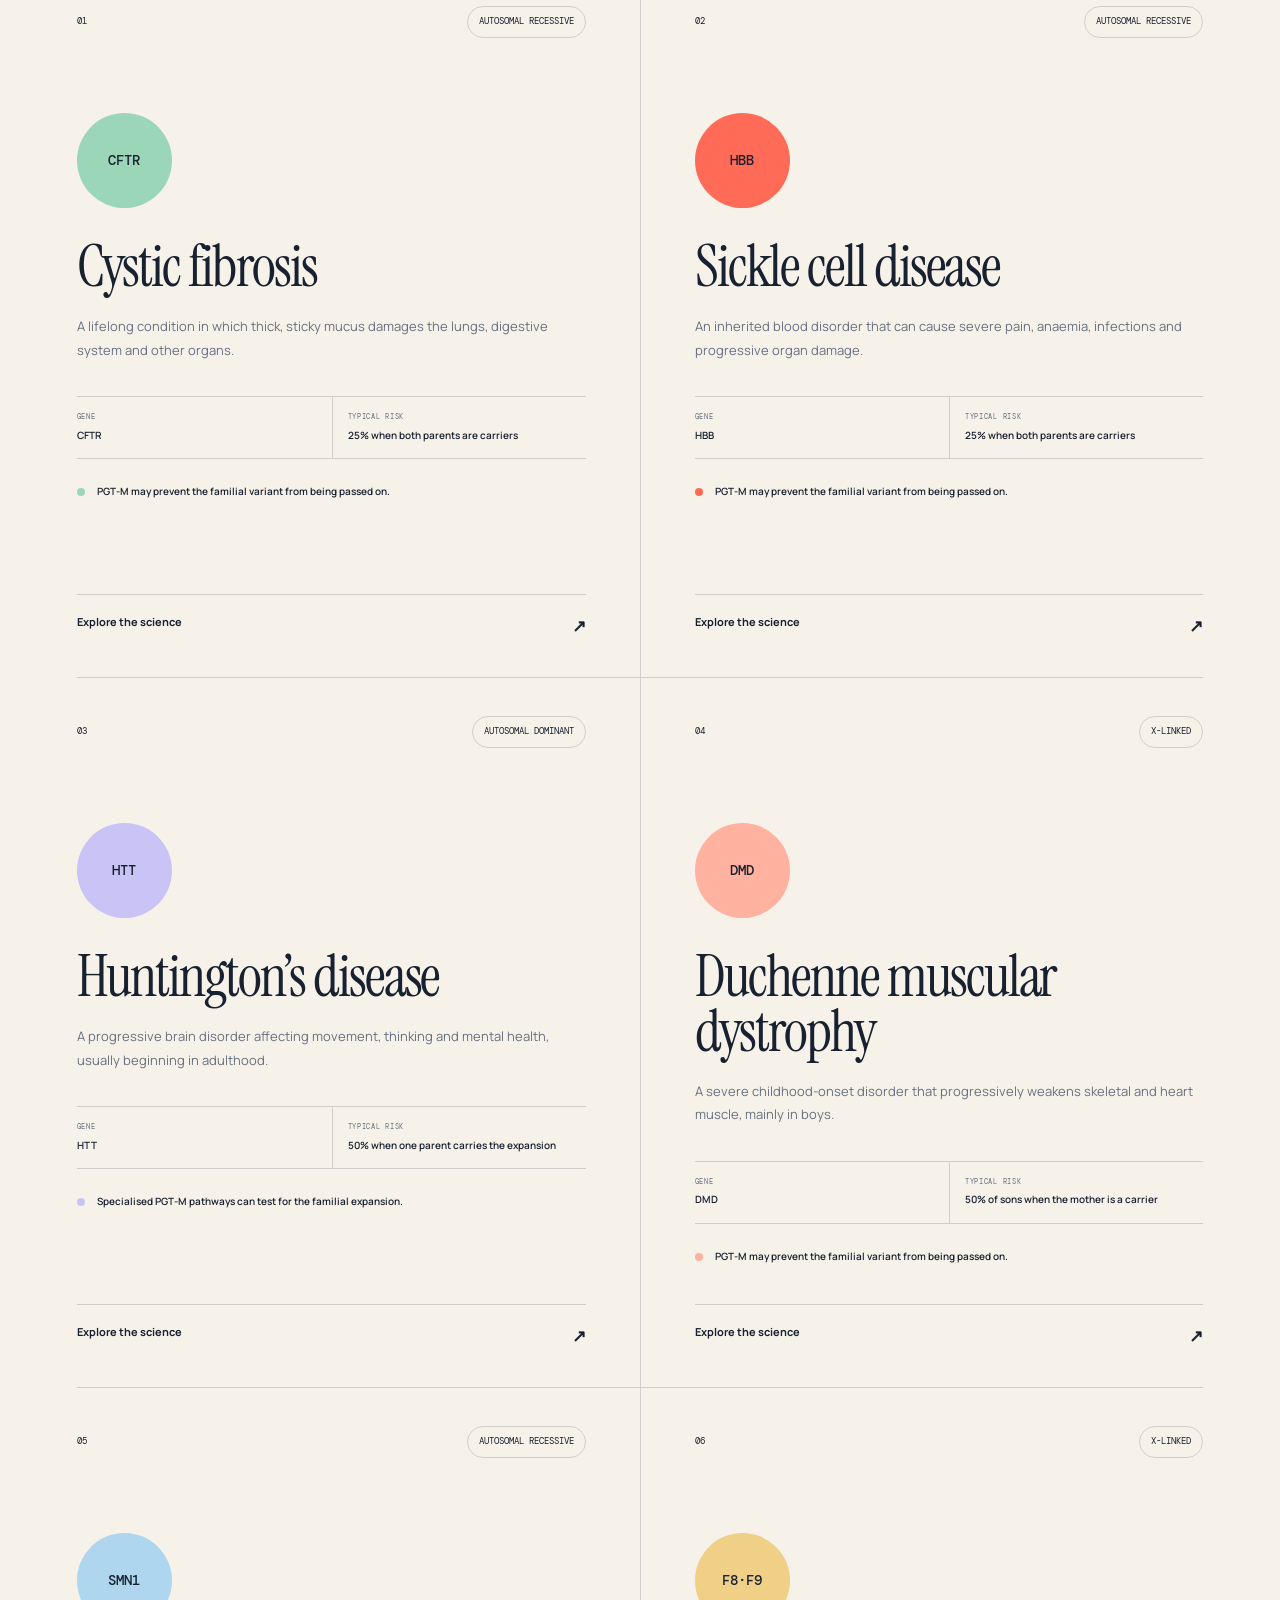
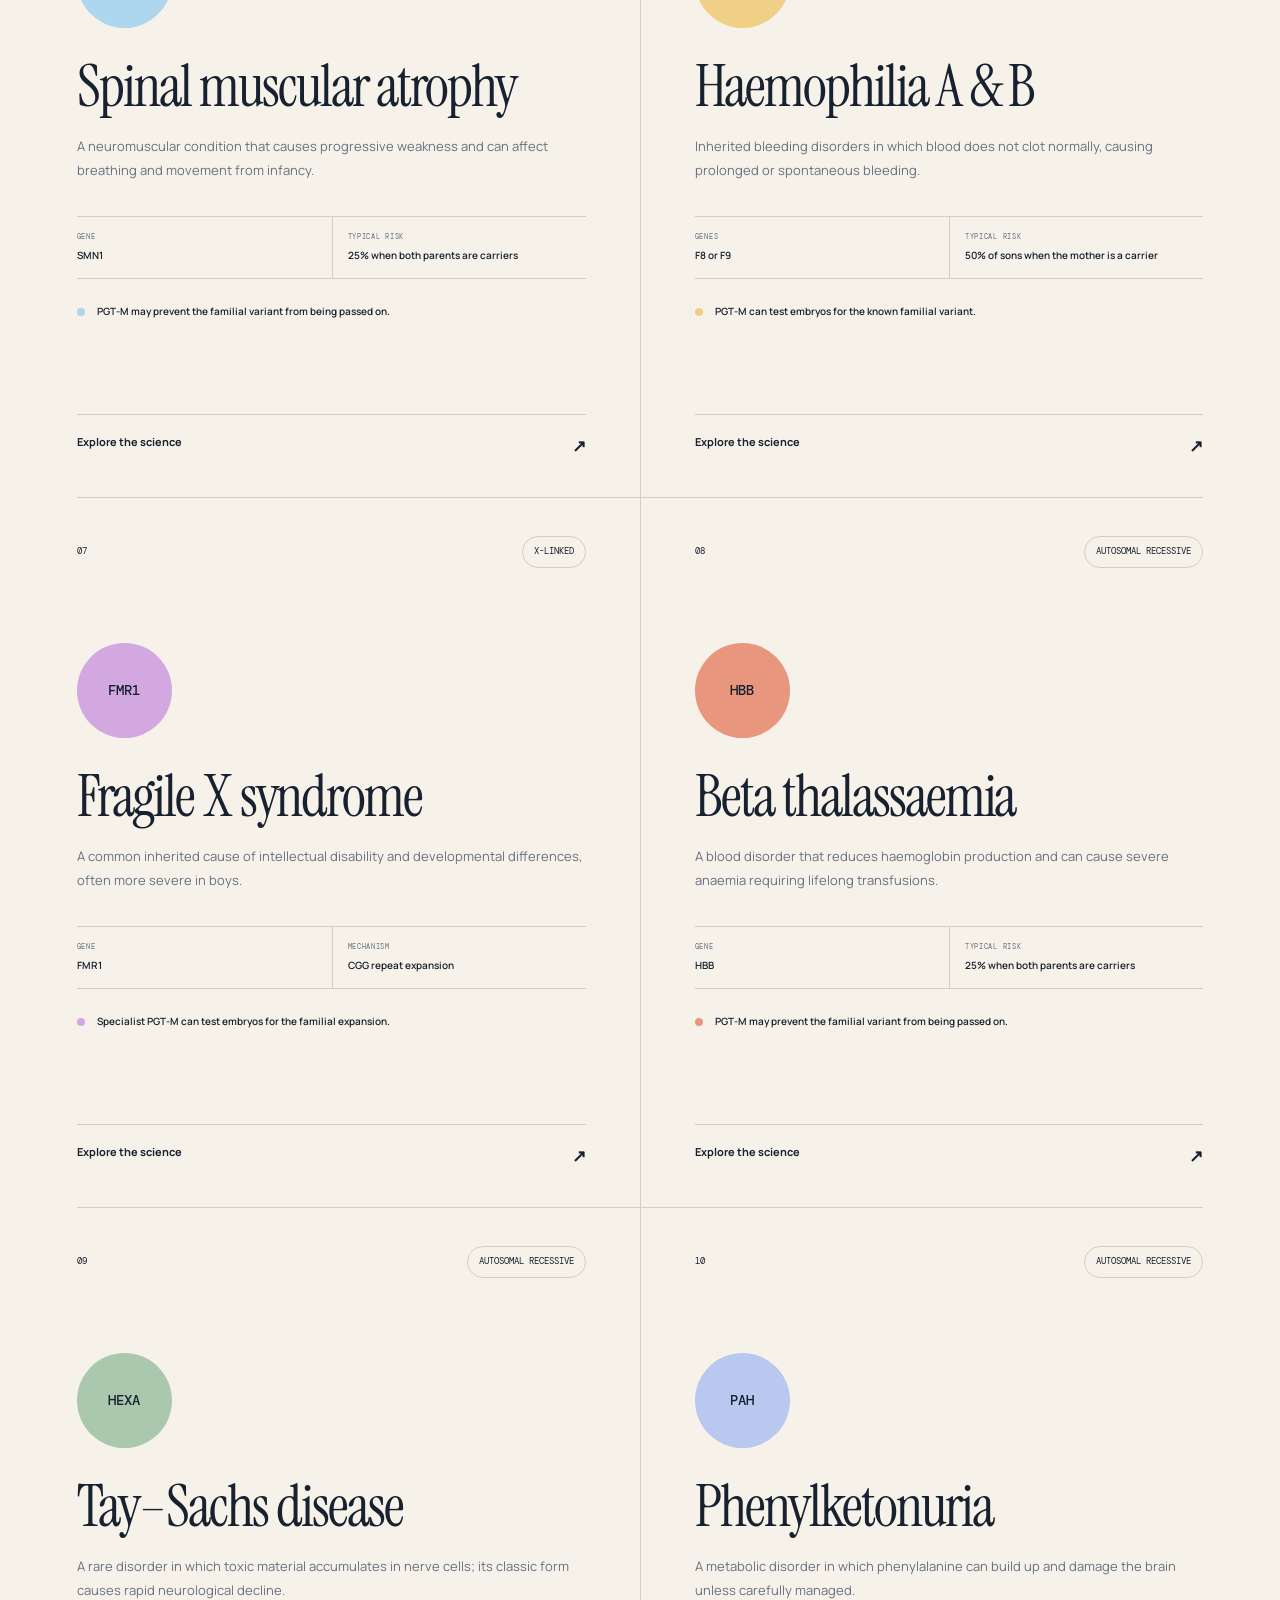
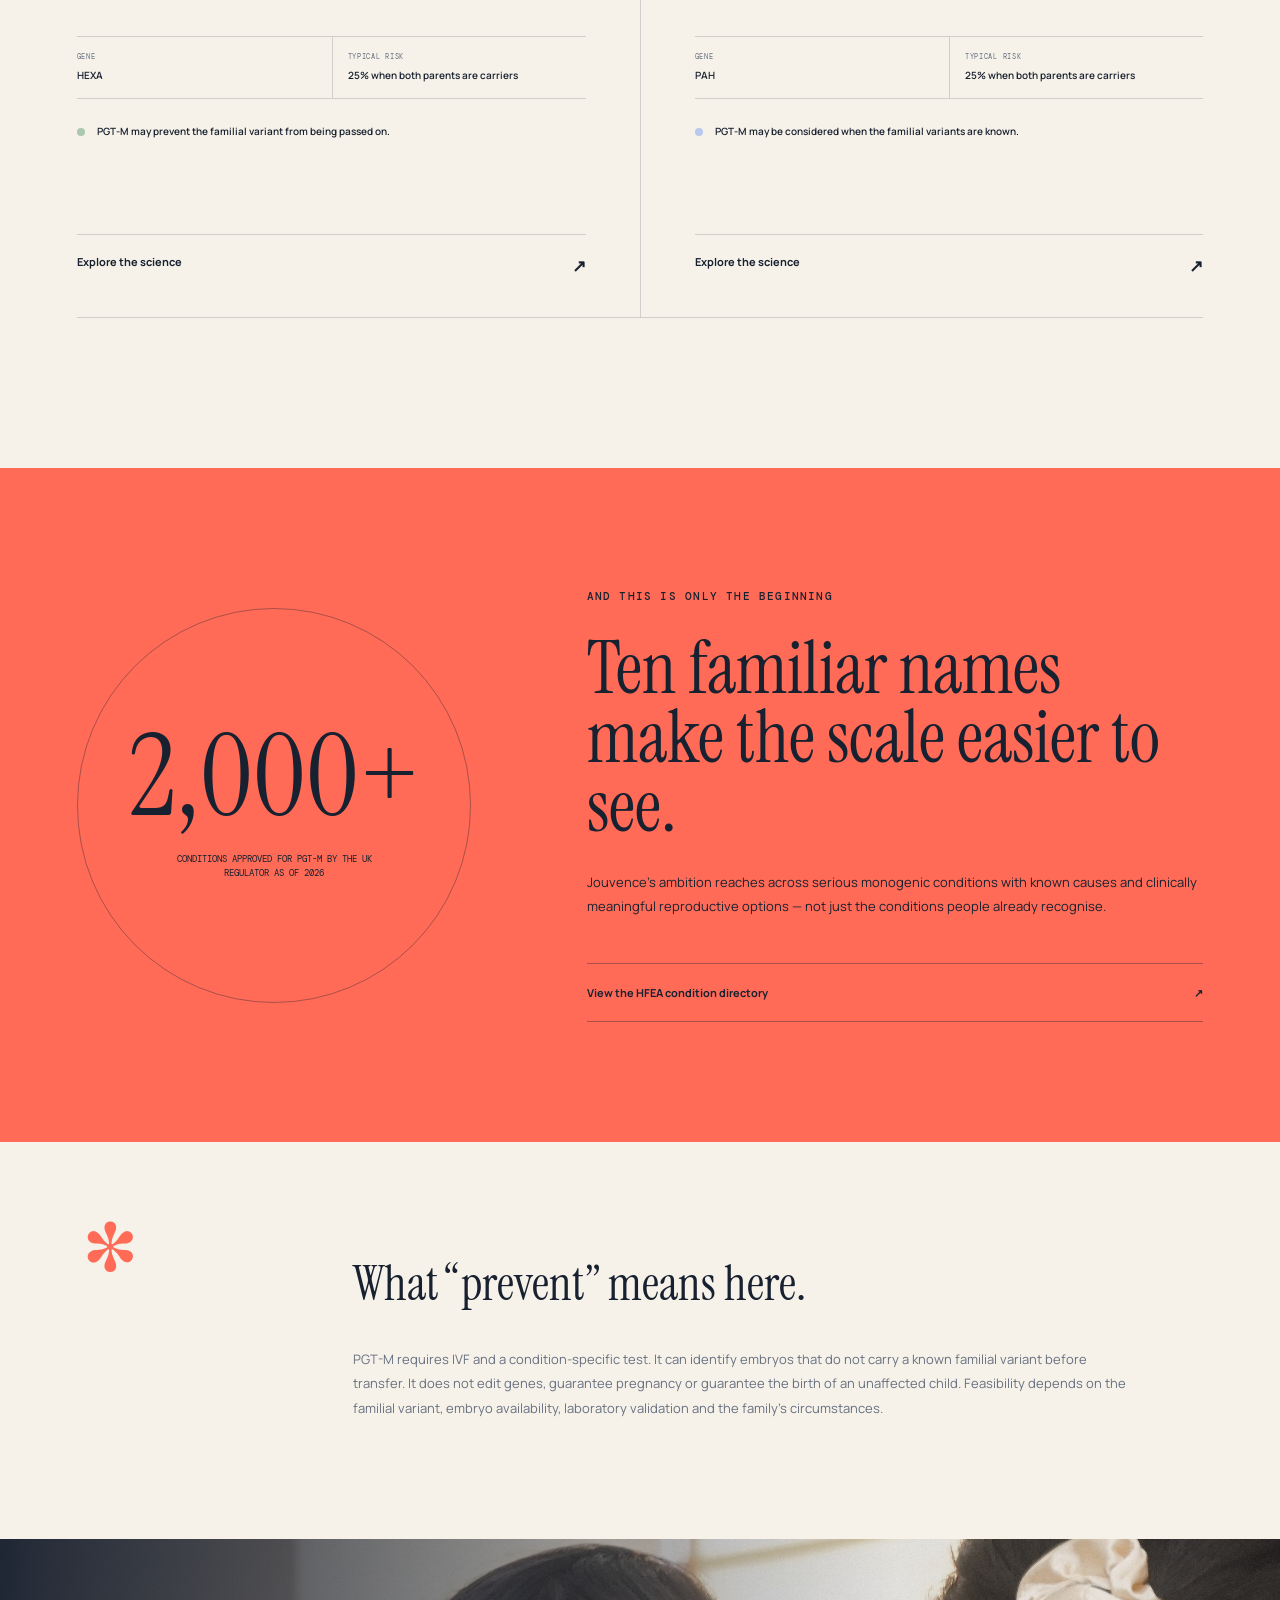
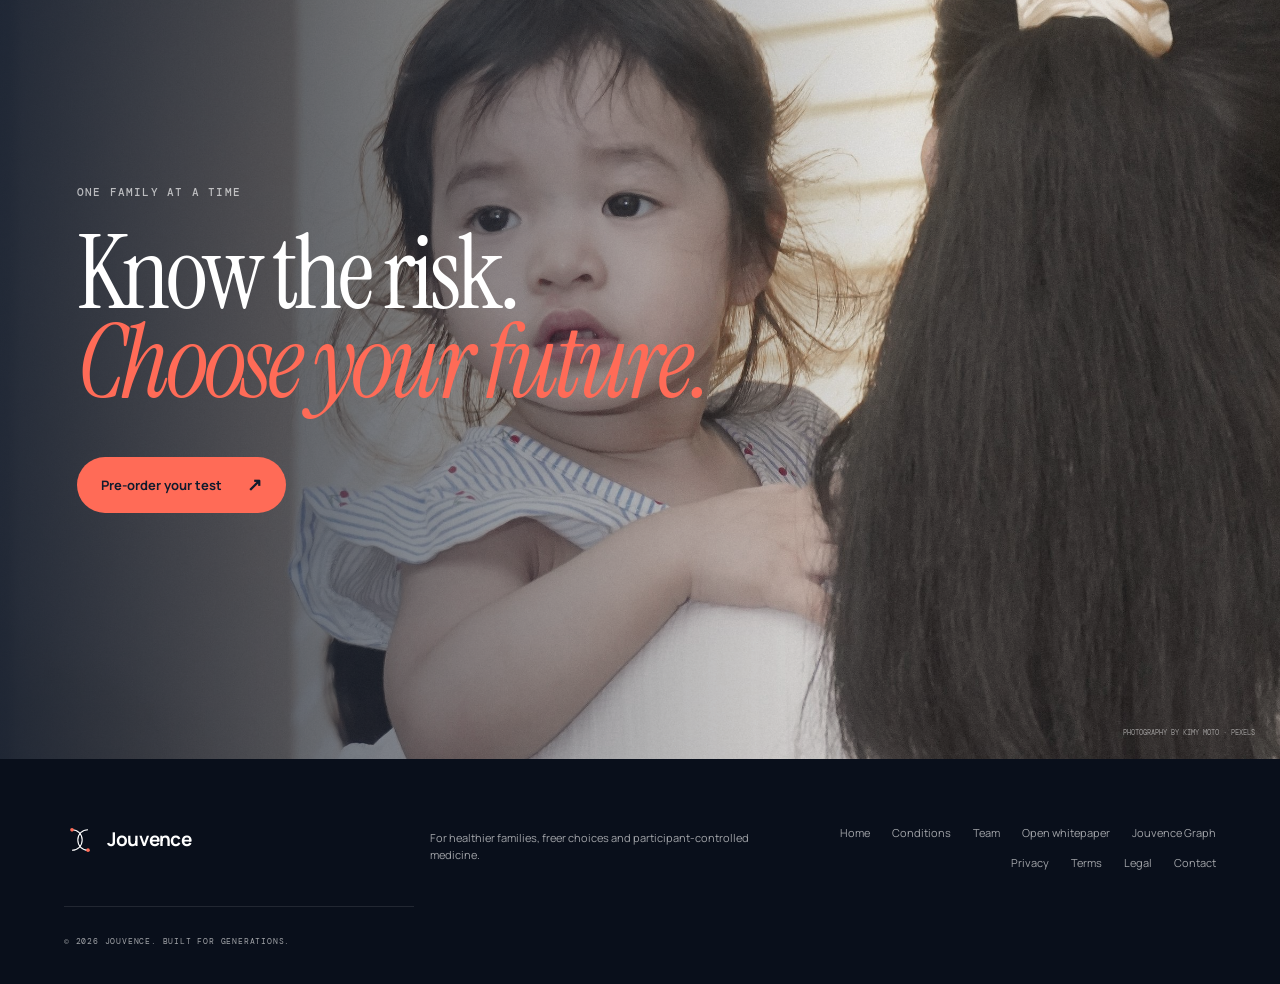
==== commit afd8ee19: "Link Jouvence Graph from the site" ====
--- a/diseases.html
+++ b/diseases.html
@@ -7,6 +7,19 @@
       name="description"
       content="Explore ten well-known inherited conditions whose transmission risk families may be able to reduce with genetic testing and reproductive options."
     />
+    <meta name="theme-color" content="#101b2d" />
+    <meta property="og:type" content="website" />
+    <meta property="og:site_name" content="Jouvence" />
+    <meta property="og:url" content="https://jouvence.tech/diseases.html" />
+    <meta property="og:title" content="Inherited conditions — Jouvence" />
+    <meta property="og:description" content="Explore inherited conditions whose transmission risk families may be able to reduce." />
+    <meta property="og:image" content="https://jouvence.tech/assets/social/jouvence-social-card.png" />
+    <meta name="twitter:card" content="summary_large_image" />
+    <meta name="twitter:image" content="https://jouvence.tech/assets/social/jouvence-social-card.png" />
+    <link rel="canonical" href="https://jouvence.tech/diseases.html" />
+    <link rel="icon" href="favicon.svg" type="image/svg+xml" />
+    <link rel="apple-touch-icon" href="apple-touch-icon.png" />
+    <link rel="manifest" href="site.webmanifest" />
     <title>10 of 6,000+ inherited conditions — Jouvence</title>
     <script>document.documentElement.classList.add("js");</script>
     <link rel="stylesheet" href="styles.css" />
@@ -29,6 +42,7 @@
         <a href="index.html#science">Science</a>
         <a class="nav-current" href="#conditions">Conditions</a>
         <a href="assets/whitepaper/jouvence-whitepaper.pdf" target="_blank" rel="noopener">Whitepaper</a>
+        <a href="https://www.jkobject.com/jouvence-graph/" target="_blank" rel="noopener">Jouvence Graph</a>
         <a href="index.html#journey">How it works</a>
         <a href="index.html#team">Team</a>
       </nav>
@@ -50,6 +64,7 @@
       <a href="index.html#science">Science</a>
       <a href="#conditions">Conditions</a>
       <a href="assets/whitepaper/jouvence-whitepaper.pdf" target="_blank" rel="noopener">Whitepaper</a>
+      <a href="https://www.jkobject.com/jouvence-graph/" target="_blank" rel="noopener">Jouvence Graph</a>
       <a href="index.html#journey">How it works</a>
       <a href="index.html#control">Your data</a>
       <a href="index.html#team">Team</a>
@@ -242,7 +257,7 @@
         <span>Jouvence</span>
       </a>
       <p>For healthier families, freer choices and participant-controlled medicine.</p>
-      <div class="footer-links"><a href="index.html">Home</a><a href="#conditions">Conditions</a><a href="index.html#team">Team</a><a href="assets/whitepaper/jouvence-whitepaper.pdf" target="_blank" rel="noopener">Open whitepaper</a><a href="privacy.html">Privacy</a><a href="terms.html">Terms</a><a href="legal.html">Legal</a><a href="mailto:jkobject@gmail.com">Contact</a></div>
+      <div class="footer-links"><a href="index.html">Home</a><a href="#conditions">Conditions</a><a href="index.html#team">Team</a><a href="assets/whitepaper/jouvence-whitepaper.pdf" target="_blank" rel="noopener">Open whitepaper</a><a href="https://www.jkobject.com/jouvence-graph/" target="_blank" rel="noopener">Jouvence Graph</a><a href="privacy.html">Privacy</a><a href="terms.html">Terms</a><a href="legal.html">Legal</a><a href="mailto:jkobject@gmail.com">Contact</a></div>
       <p class="copyright">© <span data-year></span> Jouvence. Built for generations.</p>
     </footer>
     <script src="i18n.js"></script>
--- a/styles.css
+++ b/styles.css
@@ -194,6 +194,27 @@
 .disease-page-link strong { display: flex; align-items: center; gap: 30px; font-family: var(--serif); font-size: 32px; font-weight: 400; }
 .disease-page-link i { font-family: var(--sans); font-size: 18px; font-style: normal; }
 
+.coverage { padding: 135px 6vw 115px; }
+.coverage-heading { display: grid; grid-template-columns: 1.45fr .55fr; gap: 8vw; align-items: end; }
+.coverage-heading h2 { max-width: 980px; margin: 0; font-family: var(--serif); font-size: clamp(58px, 6vw, 96px); font-weight: 400; line-height: .94; letter-spacing: -.045em; }
+.coverage-heading h2 em { color: var(--green); font-weight: 400; }
+.coverage-heading > p { margin: 0; color: rgba(255,255,255,.62); font-size: 14px; line-height: 1.85; }
+.coverage-stats { display: grid; grid-template-columns: repeat(3, 1fr); margin-top: 90px; border-top: 1px solid rgba(255,255,255,.18); border-bottom: 1px solid rgba(255,255,255,.18); }
+.coverage-stats article { min-height: 230px; padding: 33px 30px 28px 0; display: flex; flex-direction: column; justify-content: space-between; border-right: 1px solid rgba(255,255,255,.18); }
+.coverage-stats article:not(:first-child) { padding-left: 30px; }
+.coverage-stats article:last-child { border-right: 0; }
+.coverage-stats strong { color: var(--coral); font-family: var(--serif); font-size: clamp(58px, 6vw, 92px); font-weight: 400; line-height: .9; letter-spacing: -.04em; }
+.coverage-stats span { max-width: 280px; color: rgba(255,255,255,.66); font-family: var(--mono); font-size: 9px; line-height: 1.6; text-transform: uppercase; letter-spacing: .05em; }
+.coverage-callout { margin-top: 75px; padding: 42px; display: grid; grid-template-columns: .55fr 1.3fr auto; gap: 4vw; align-items: center; color: var(--ink); background: var(--green); }
+.coverage-callout-number { font-family: var(--serif); font-size: clamp(74px, 8vw, 128px); line-height: .8; letter-spacing: -.06em; }
+.coverage-callout .eyebrow { margin-bottom: 13px; }
+.coverage-callout h3 { max-width: 680px; margin: 0 0 16px; font-family: var(--serif); font-size: clamp(29px, 3vw, 46px); font-weight: 400; line-height: 1.02; }
+.coverage-callout p:last-child { max-width: 680px; margin: 0; font-size: 12px; line-height: 1.75; }
+.button-dark { min-width: 205px; color: white; background: var(--midnight); }
+.button-dark:hover { background: var(--coral-deep); }
+.evidence-note { margin: 28px 0 0; color: rgba(255,255,255,.48); font-family: var(--mono); font-size: 8px; line-height: 1.75; }
+.evidence-note a { color: rgba(255,255,255,.8); text-decoration: underline; text-decoration-color: rgba(255,255,255,.3); text-underline-offset: 3px; }
+
 .journey { padding: 145px 6vw 170px; }
 .split-heading { max-width: none; display: grid; grid-template-columns: 1.25fr .55fr; gap: 10vw; align-items: end; }
 .split-heading h2 { font-size: clamp(55px, 6vw, 96px); }
@@ -274,12 +295,36 @@
 .choice-options article { display: grid; grid-template-columns: 45px 1fr 1.25fr; gap: 20px; align-items: center; padding: 28px 0; border-bottom: 1px solid rgba(16,27,45,.35); }
 .choice-options span { font-family: var(--mono); font-size: 9px; }.choice-options h3 { margin: 0; font-family: var(--serif); font-size: 27px; font-weight: 400; }.choice-options p { margin: 0; font-size: 11px; line-height: 1.6; }
 
+.ivf-evidence { padding: 140px 6vw 120px; }
+.ivf-heading { display: grid; grid-template-columns: .35fr 1fr .65fr; gap: 4vw; align-items: start; }
+.ivf-heading h2 { margin: 0; font-family: var(--serif); font-size: clamp(56px, 6vw, 94px); font-weight: 400; line-height: .92; letter-spacing: -.04em; }
+.ivf-heading h2 em { color: var(--coral-deep); font-weight: 400; }
+.ivf-heading > p:last-child { margin: 0; padding-top: 9px; color: var(--muted); font-size: 13px; line-height: 1.85; }
+.myth-grid { display: grid; grid-template-columns: repeat(3, 1fr); margin-top: 85px; border-top: 1px solid var(--line); border-bottom: 1px solid var(--line); }
+.myth-card { min-height: 390px; padding: 27px 32px 32px 0; border-right: 1px solid var(--line); }
+.myth-card:not(:first-child) { padding-left: 32px; }
+.myth-card:last-child { border-right: 0; }
+.myth-card > span { color: var(--coral-deep); font-family: var(--mono); font-size: 9px; text-transform: uppercase; }
+.myth-card h3 { margin: 90px 0 23px; font-family: var(--serif); font-size: clamp(31px, 3vw, 44px); font-weight: 400; line-height: 1; }
+.myth-card p { max-width: 420px; margin: 0; color: var(--muted); font-size: 12px; line-height: 1.8; }
+.conception-compare { margin-top: 85px; border-top: 1px solid rgba(16,27,45,.4); }
+.compare-label, .compare-row { display: grid; grid-template-columns: .42fr 1fr 1fr; gap: 3vw; border-bottom: 1px solid var(--line); }
+.compare-label { padding: 22px 0; align-items: end; }
+.compare-label span, .compare-row > span { font-family: var(--mono); font-size: 9px; text-transform: uppercase; letter-spacing: .06em; }
+.compare-label strong { font-family: var(--serif); font-size: 34px; font-weight: 400; }
+.compare-row { padding: 25px 0; }
+.compare-row p { max-width: 450px; margin: 0; font-size: 12px; line-height: 1.7; }
+.compare-accent { padding: 32px 0; border-bottom-color: rgba(16,27,45,.4); }
+.compare-accent p { font-family: var(--serif); font-size: clamp(22px, 2.1vw, 31px); line-height: 1.08; letter-spacing: -.02em; }
+.ivf-sources { color: var(--muted); }
+.ivf-sources a { color: var(--ink); text-decoration-color: rgba(16,27,45,.3); }
+
 .team { padding: 145px 6vw; }
 .team-heading { display: grid; grid-template-columns: .55fr 1.45fr; gap: 6vw; align-items: start; margin-bottom: 80px; }
 .team-heading h2 { max-width: 980px; margin: 0; font-family: var(--serif); font-size: clamp(55px, 6.4vw, 98px); line-height: .94; font-weight: 400; letter-spacing: -.04em; }
 .team-heading h2 em { color: var(--green); font-weight: 400; }
 .founder-card { display: grid; grid-template-columns: minmax(300px, .8fr) minmax(480px, 1.2fr); max-width: 1220px; margin-left: auto; border-top: 1px solid rgba(255,255,255,.16); }
-.founder-portrait { position: relative; min-height: 600px; margin: 0; overflow: hidden; background: var(--midnight-soft); }
+.founder-portrait { position: relative; min-height: 0; aspect-ratio: 1; align-self: start; margin: 0; overflow: hidden; border: 1px solid rgba(255,255,255,.22); border-radius: 50%; background: var(--midnight-soft); }
 .founder-portrait img { width: 100%; height: 100%; object-fit: cover; filter: saturate(.72) contrast(1.04); }
 .founder-copy { padding: 34px 0 10px 6vw; }
 .founder-title { display: flex; justify-content: space-between; color: rgba(255,255,255,.55); font-family: var(--mono); font-size: 9px; text-transform: uppercase; letter-spacing: .08em; }
@@ -341,12 +386,13 @@
   .hero-intro { font-size: 16px; }.hero-actions { align-items: flex-start; flex-direction: column; gap: 24px; }
   .genome-stage { width: 118vw; margin-left: -14vw; margin-top: -10px; }.genome-label { display: none; }.genome-caption { bottom: 3%; }
   .hero-footnote { left: 22px; right: 22px; }.hero-footnote span:last-child { display: none; }
-  .manifesto, .science, .journey, .lifelong, .control, .choice, .team, .join { padding: 95px 22px; }
+  .manifesto, .science, .coverage, .journey, .lifelong, .control, .choice, .ivf-evidence, .team, .join { padding: 95px 22px; }
   .editorial-break { height: 720px; min-height: 0; }.editorial-break img { object-position: 58% center; }.editorial-break figcaption { left: 22px; right: 22px; bottom: 38px; }.editorial-break figcaption small { position: static; margin-top: 25px; }.editorial-break figcaption strong { font-size: 55px; }
   .manifesto { display: block; }.manifesto-index { margin-bottom: 55px; }.manifesto-copy p { font-size: 45px; }.manifesto-aside { margin-top: 65px; }
   .section-heading { margin-bottom: 48px; }.section-heading h2 { font-size: 49px; }
   .inheritance-grid { grid-template-columns: 1fr; }.inheritance-card { min-height: 540px; border-right: 0; border-bottom: 1px solid rgba(16,27,45,.35); }.inheritance-card:last-child { border-bottom: 0; }
   .disease-page-link { align-items: flex-start; flex-direction: column; gap: 12px; }.disease-page-link strong { font-size: 29px; }
+  .coverage-heading { grid-template-columns: 1fr; gap: 35px; }.coverage-stats { grid-template-columns: 1fr; margin-top: 60px; }.coverage-stats article { min-height: 170px; padding: 25px 0; border-right: 0; border-bottom: 1px solid rgba(255,255,255,.18); }.coverage-stats article:not(:first-child) { padding-left: 0; }.coverage-stats article:last-child { border-bottom: 0; }.coverage-callout { padding: 30px 24px; grid-template-columns: 1fr; gap: 30px; }.coverage-callout-number { font-size: 92px; }.coverage-callout .button { justify-self: start; }
   .split-heading { grid-template-columns: 1fr; gap: 40px; }.split-heading h2 { font-size: 54px; }
   .journey-track { grid-template-columns: 1fr; gap: 48px; }.journey-track::before { top: 20px; bottom: 50px; left: 25px; right: auto; width: 1px; height: auto; }.journey-step { display: grid; grid-template-columns: 50px 1fr; gap: 24px; }.step-orb { width: 50px; height: 50px; }.step-copy { padding: 0; }.step-copy h3 { margin-top: 5px; }
   .lifelong-intro h2 { font-size: 52px; }.lifelong-map { min-height: 680px; }.lifelong-map svg { display: none; }.map-center { width: 130px; height: 130px; }.map-item { width: 145px; }.map-item-one { left: 0; top: 20px; }.map-item-two { right: 0; top: 20px; text-align: right; }.map-item-three { left: 0; bottom: 20px; }.map-item-four { right: 0; bottom: 20px; text-align: right; }.lifelong-tagline { font-size: 45px; }
@@ -355,6 +401,7 @@
   .control-promises { grid-template-columns: 1fr 1fr; }.control-promises article { min-height: 220px; padding: 20px 20px 20px 0; border-bottom: 1px solid rgba(255,255,255,.16); }.control-promises article:not(:first-child) { padding-left: 20px; }.control-promises article:nth-child(2) { border-right: 0; }.control-promises h3 { margin-top: 40px; }
   .choice-copy h2 { font-size: 70px; }.choice-options article { grid-template-columns: 30px 1fr; }.choice-options p { grid-column: 2; }
   .choice-photo { height: 460px; margin-top: 55px; }
+  .ivf-heading { grid-template-columns: 1fr; gap: 25px; }.myth-grid { grid-template-columns: 1fr; margin-top: 60px; }.myth-card { min-height: 0; padding: 28px 0 38px; border-right: 0; border-bottom: 1px solid var(--line); }.myth-card:not(:first-child) { padding-left: 0; }.myth-card:last-child { border-bottom: 0; }.myth-card h3 { margin-top: 45px; }.conception-compare { margin-top: 60px; }.compare-label, .compare-row { grid-template-columns: 1fr; gap: 12px; }.compare-label strong:last-child { margin-top: 8px; color: var(--coral-deep); }.compare-row { padding: 25px 0 30px; }.compare-row p:last-child { padding-left: 18px; border-left: 3px solid var(--coral); }.compare-accent { padding: 30px 0 34px; }.compare-accent p { font-size: 27px; }
   .team-heading { gap: 20px; margin-bottom: 55px; }.team-heading h2 { font-size: 51px; }.founder-card { grid-template-columns: 1fr; }.founder-portrait { min-height: 0; aspect-ratio: 1; }.founder-copy { padding: 35px 0 0; }.founder-copy h3 { margin-top: 60px; font-size: 58px; }.founder-links { gap: 8px; }
   .join-heading h2 { font-size: 51px; }.join-grid { grid-template-columns: 1fr; }.join-card { min-height: 440px; }.join-card h3 { margin-top: 75px; }
   .closing { min-height: 700px; padding: 100px 22px; }.closing h2 { font-size: 52px; }
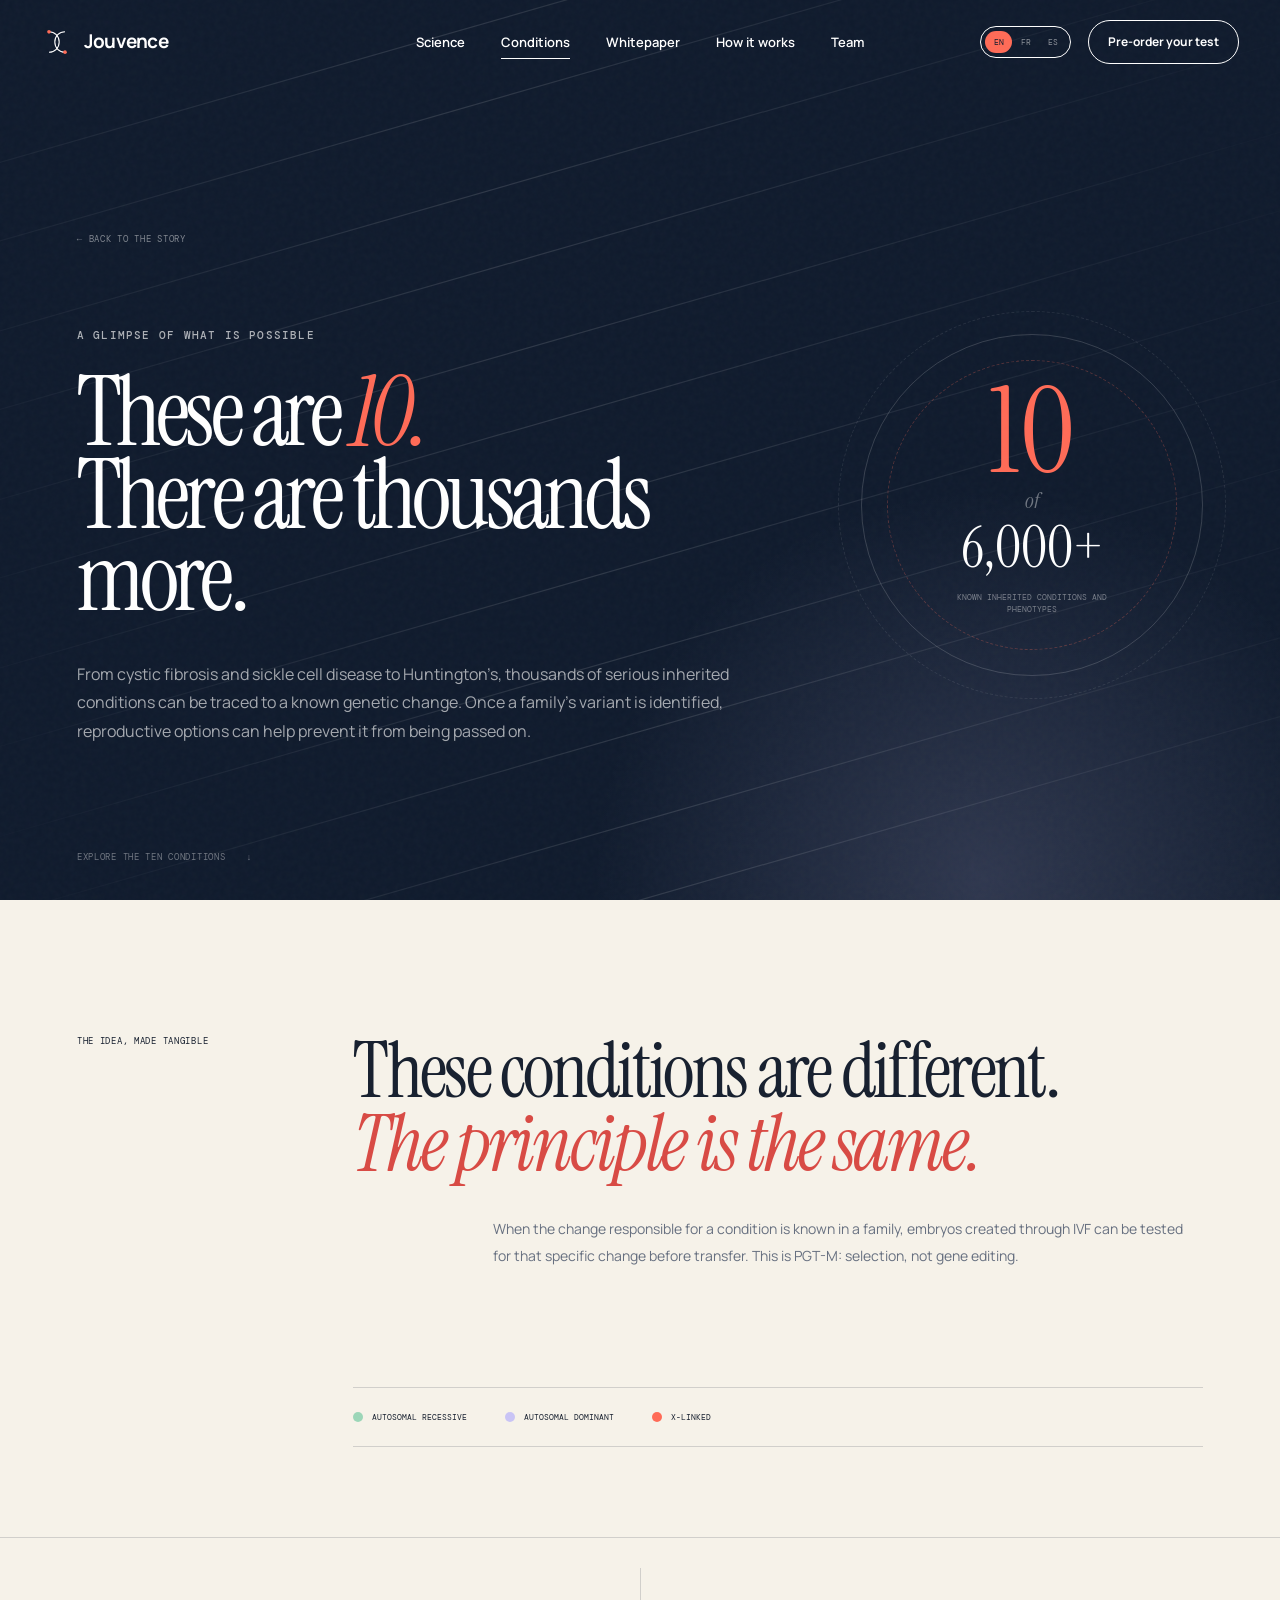
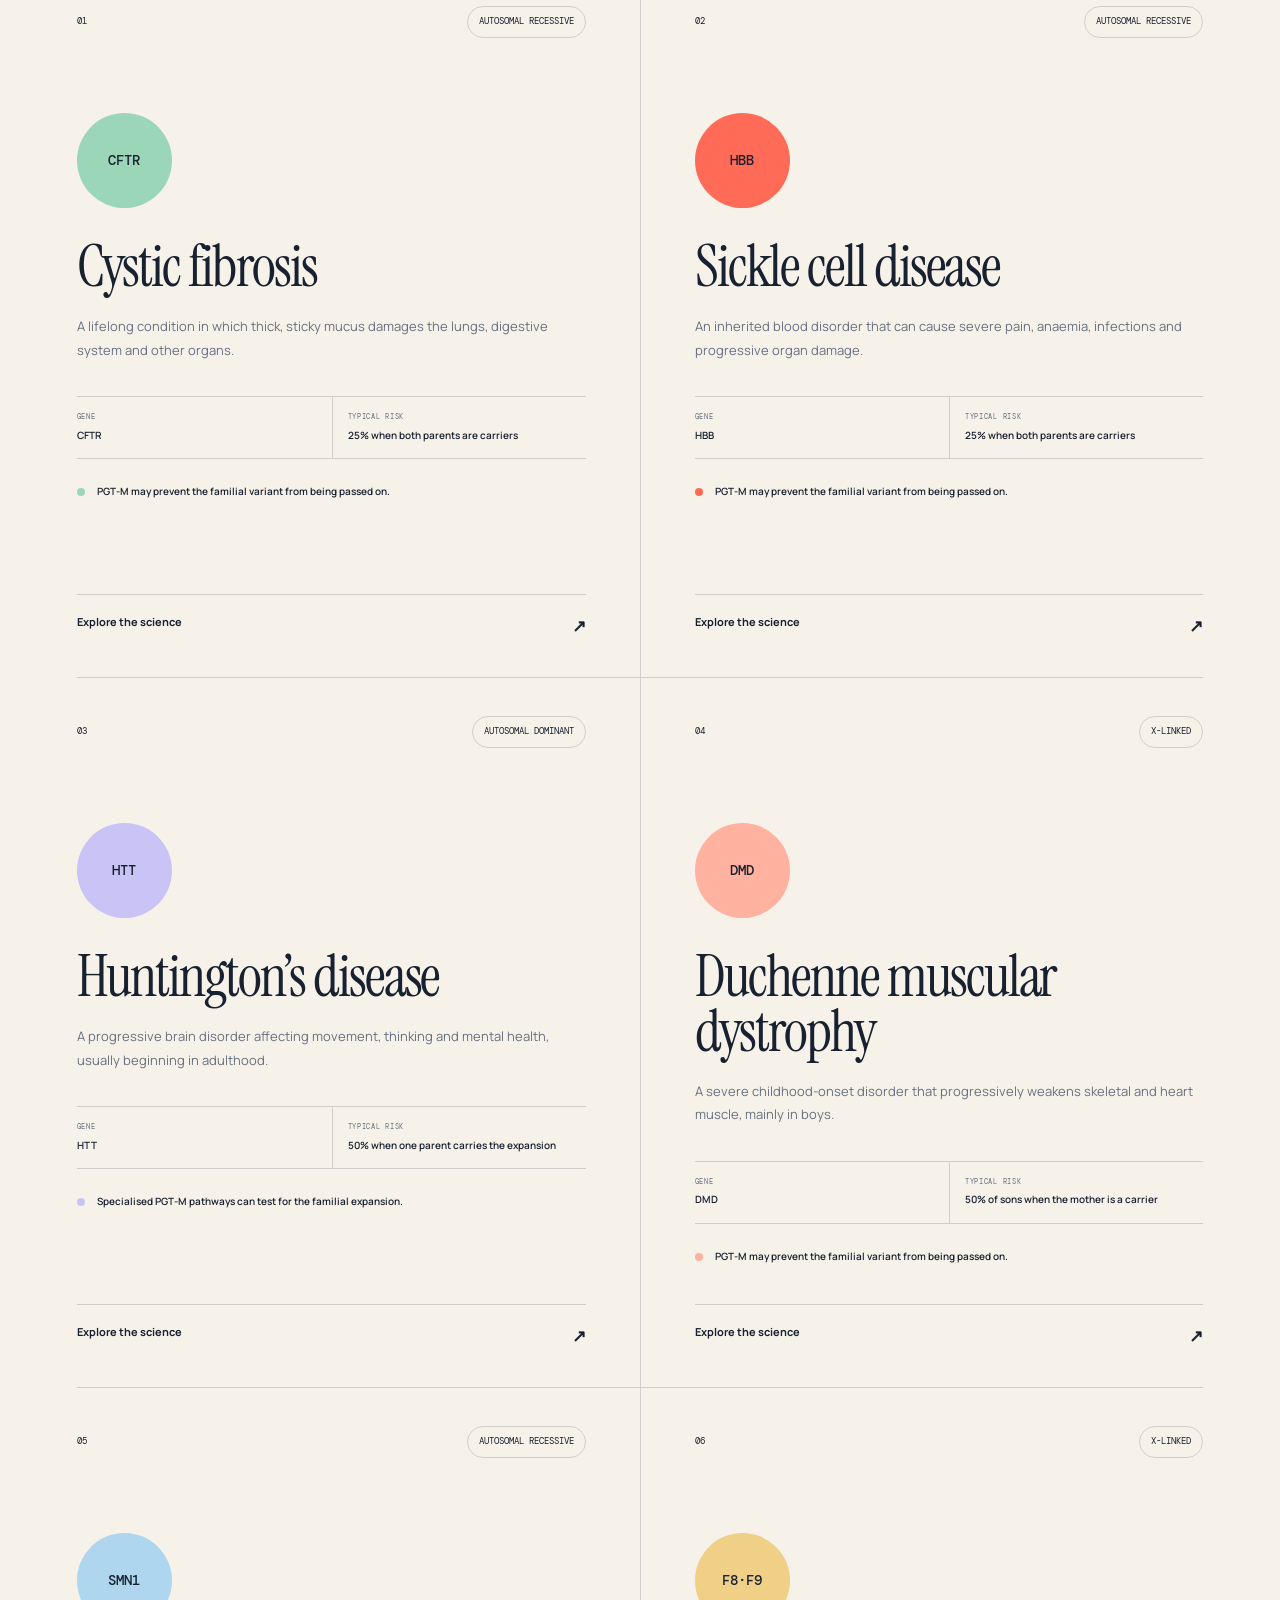
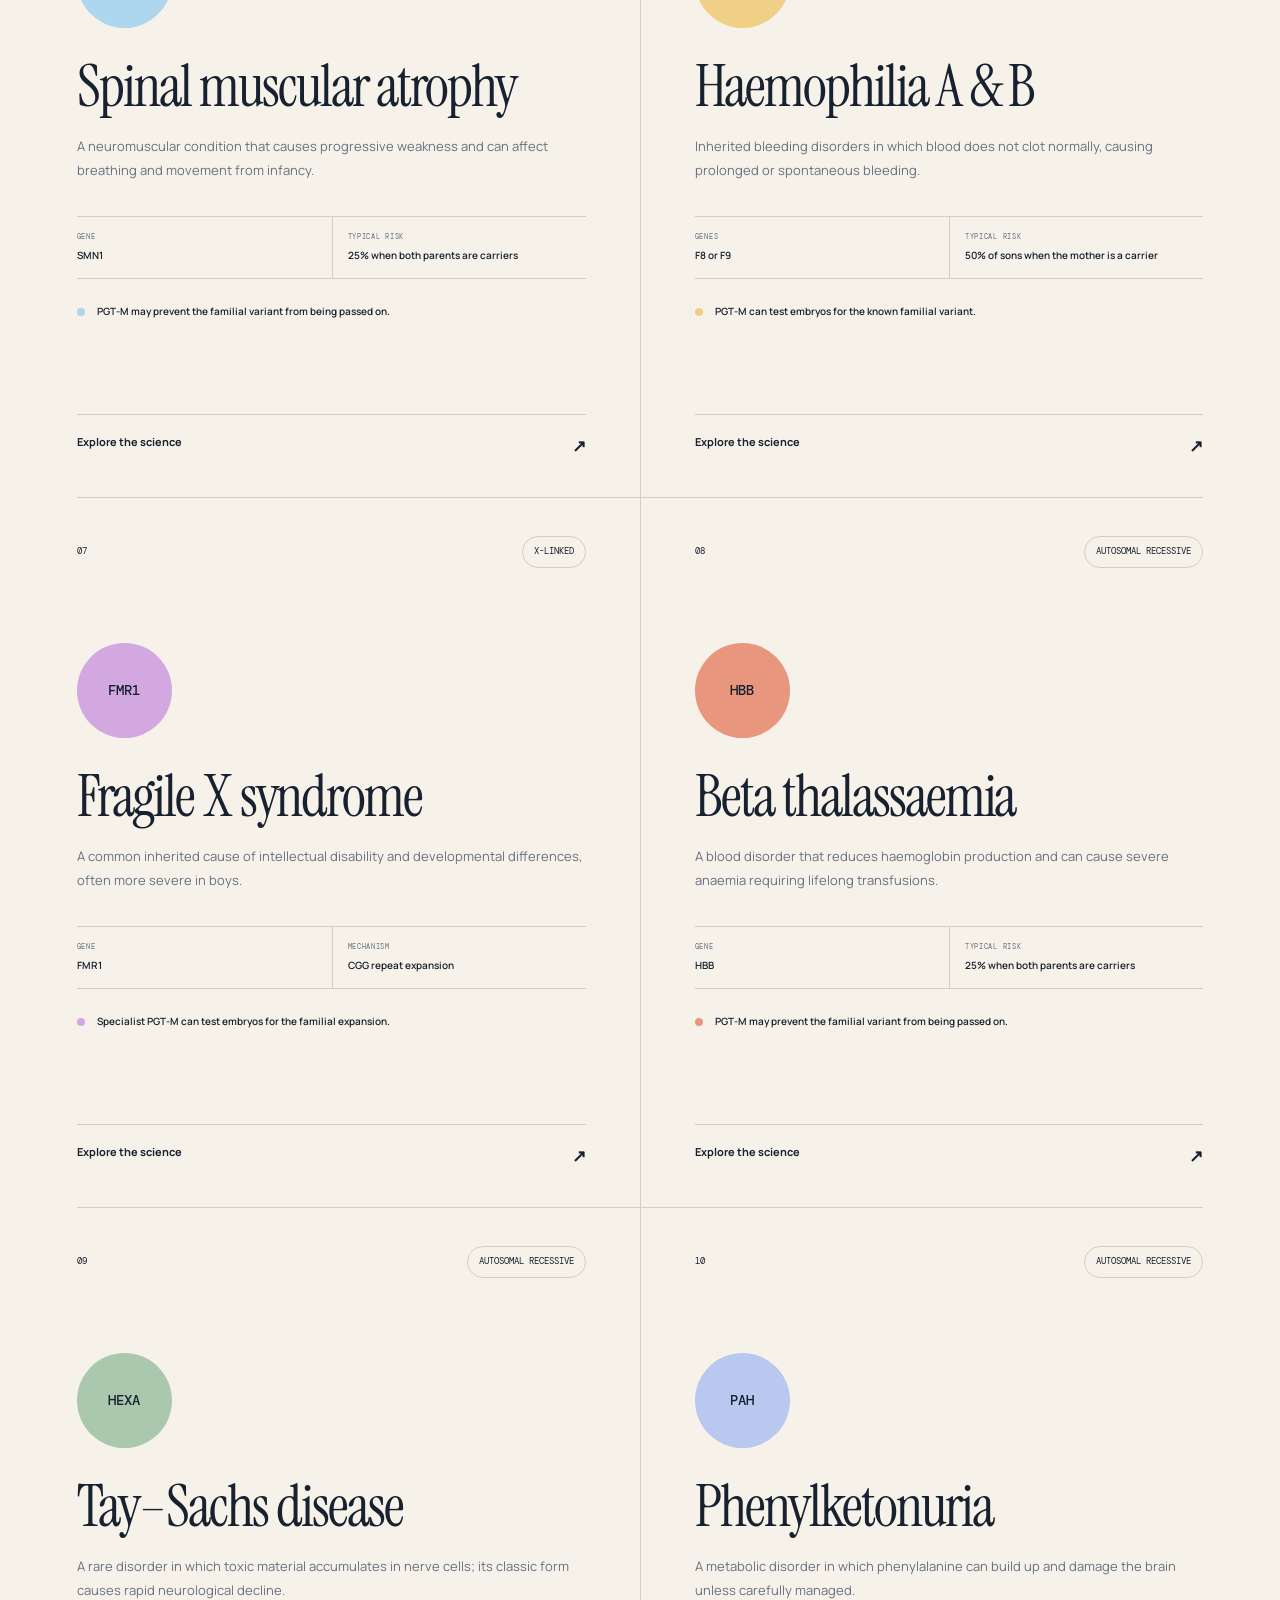
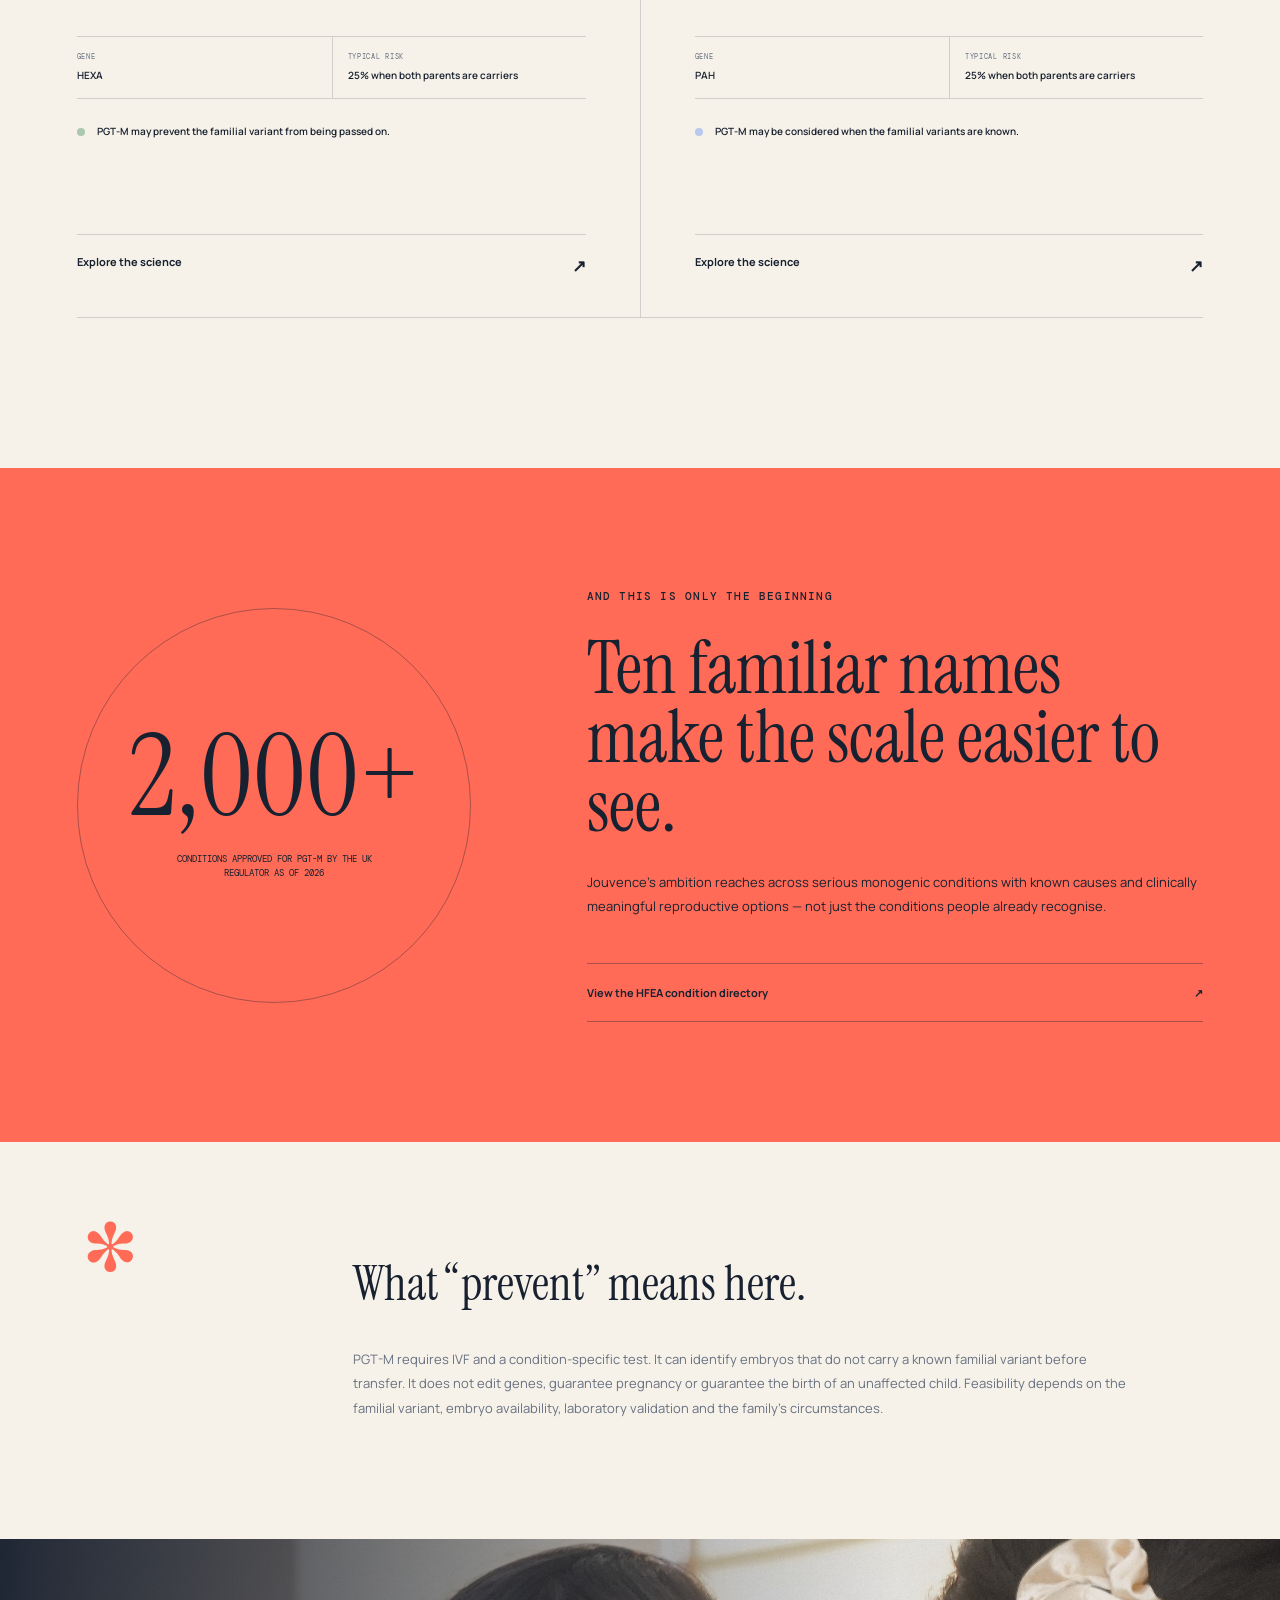
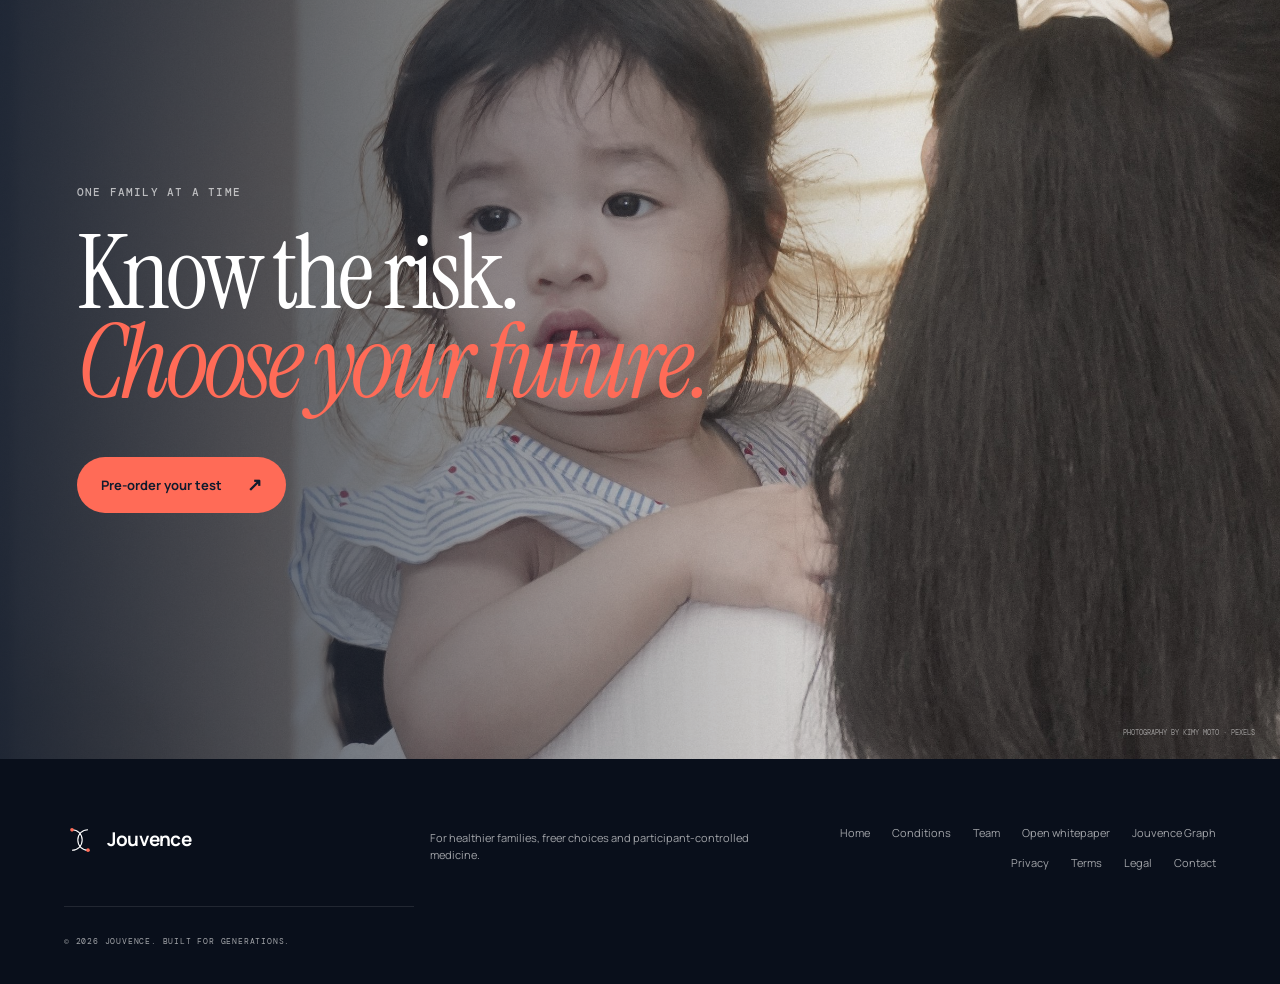
==== commit e09cd98a: "Refine Jouvence Graph navigation" ====
--- a/diseases.html
+++ b/diseases.html
@@ -42,7 +42,6 @@
         <a href="index.html#science">Science</a>
         <a class="nav-current" href="#conditions">Conditions</a>
         <a href="assets/whitepaper/jouvence-whitepaper.pdf" target="_blank" rel="noopener">Whitepaper</a>
-        <a href="https://www.jkobject.com/jouvence-graph/" target="_blank" rel="noopener">Jouvence Graph</a>
         <a href="index.html#journey">How it works</a>
         <a href="index.html#team">Team</a>
       </nav>
--- a/styles.css
+++ b/styles.css
@@ -193,6 +193,7 @@
 .disease-page-link span { font-size: 13px; font-weight: 700; }
 .disease-page-link strong { display: flex; align-items: center; gap: 30px; font-family: var(--serif); font-size: 32px; font-weight: 400; }
 .disease-page-link i { font-family: var(--sans); font-size: 18px; font-style: normal; }
+.graph-page-link { margin-top: -1px; border-top: 0; }
 
 .coverage { padding: 135px 6vw 115px; }
 .coverage-heading { display: grid; grid-template-columns: 1.45fr .55fr; gap: 8vw; align-items: end; }
@@ -369,7 +370,7 @@
   .site-header { grid-template-columns: 1fr auto; }
   .menu-button { display: block; position: relative; width: 42px; height: 42px; padding: 0; border: 1px solid currentColor; border-radius: 50%; background: transparent; color: inherit; }
   .menu-button span { position: absolute; left: 12px; right: 12px; height: 1px; background: currentColor; transition: transform .25s, top .25s; }.menu-button span:first-child { top: 16px; }.menu-button span:last-child { top: 23px; }.menu-button[aria-expanded="true"] span:first-child { top: 20px; transform: rotate(45deg); }.menu-button[aria-expanded="true"] span:last-child { top: 20px; transform: rotate(-45deg); }
-  .mobile-nav { position: fixed; z-index: 45; inset: 0; padding: 120px 6vw 45px; display: flex; flex-direction: column; gap: 25px; background: var(--ivory); color: var(--ink); font-family: var(--serif); font-size: 37px; visibility: hidden; transform: translateY(-100%); transition: transform .45s cubic-bezier(.76,0,.24,1), visibility 0s .45s; }.mobile-nav.is-open { visibility: visible; transform: translateY(0); transition-delay: 0s; }
+  .mobile-nav { position: fixed; z-index: 45; inset: 0; padding: 120px 6vw max(45px, env(safe-area-inset-bottom)); display: flex; flex-direction: column; gap: clamp(18px, 3vh, 25px); overflow-y: auto; overscroll-behavior: contain; scrollbar-width: thin; background: var(--ivory); color: var(--ink); font-family: var(--serif); font-size: 37px; visibility: hidden; transform: translateY(-100%); transition: transform .45s cubic-bezier(.76,0,.24,1), visibility 0s .45s; }.mobile-nav.is-open { visibility: visible; transform: translateY(0); transition-delay: 0s; }
   .hero { min-height: 1000px; height: auto; grid-template-columns: 1fr; padding-top: 155px; }
   .hero-copy { max-width: 800px; }.genome-stage { width: min(680px, 85vw); margin-top: -10px; }
   .manifesto { grid-template-columns: 100px 1fr; }.manifesto-aside { grid-column: 2; max-width: 550px; }
